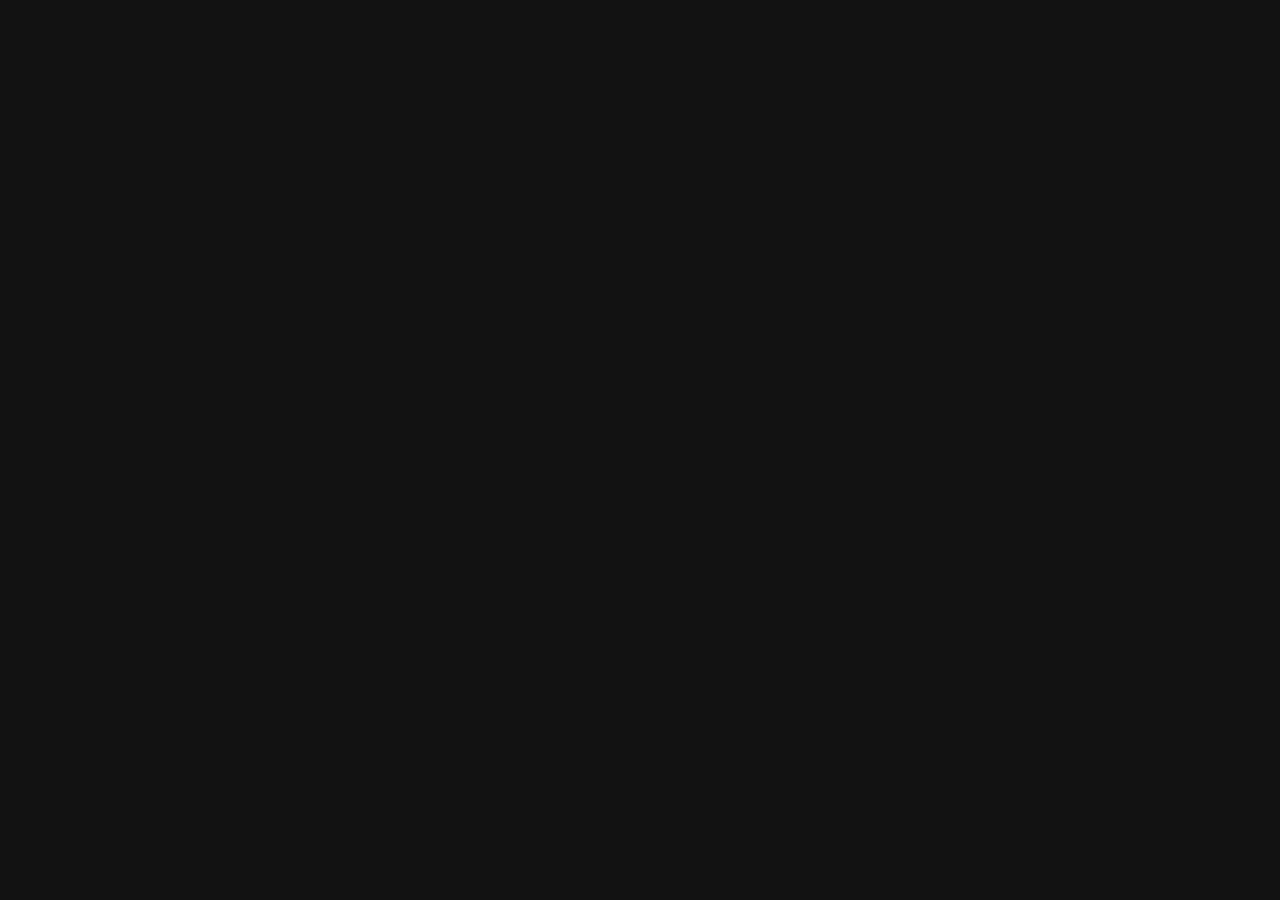
==== index.html @ 19b52271 "Publish Candlelight & Wine proposal website" ====
<!doctype html>
<html lang="en">
  <head>
    <meta charset="UTF-8" />
    <meta name="viewport" content="width=device-width, initial-scale=1, viewport-fit=cover" />
    <meta name="theme-color" content="#161010" />
    <meta name="color-scheme" content="dark" />
    <meta name="robots" content="noindex, nofollow" />
    <meta name="apple-mobile-web-app-capable" content="yes" />
    <meta name="apple-mobile-web-app-status-bar-style" content="black-translucent" />
    <meta
      name="description"
      content="A candlelit love story for Weyni, from April 18, 2023 to forever."
    />
    <meta property="og:type" content="website" />
    <meta property="og:title" content="Mihretab ♥ Weyni — Candlelight & Wine" />
    <meta
      property="og:description"
      content="Every love story is beautiful. Tonight, ours becomes forever."
    />
    <meta property="og:url" content="https://mihretab01.github.io/Wushimay/" />
    <meta
      property="og:image"
      content="https://mihretab01.github.io/Wushimay/og.jpg"
    />
    <meta name="twitter:card" content="summary_large_image" />
    <meta name="twitter:title" content="Mihretab ♥ Weyni — Candlelight & Wine" />
    <meta
      name="twitter:description"
      content="Every love story is beautiful. Tonight, ours becomes forever."
    />
    <meta
      name="twitter:image"
      content="https://mihretab01.github.io/Wushimay/og.jpg"
    />
    <title>Mihretab ♥ Weyni — Candlelight & Wine</title>
    <script type="module" crossorigin src="./assets/index-CdrzxD-j.js"></script>
    <link rel="stylesheet" crossorigin href="./assets/index-Owj97lXI.css">
  </head>
  <body>
    <div id="root"></div>
  </body>
</html>
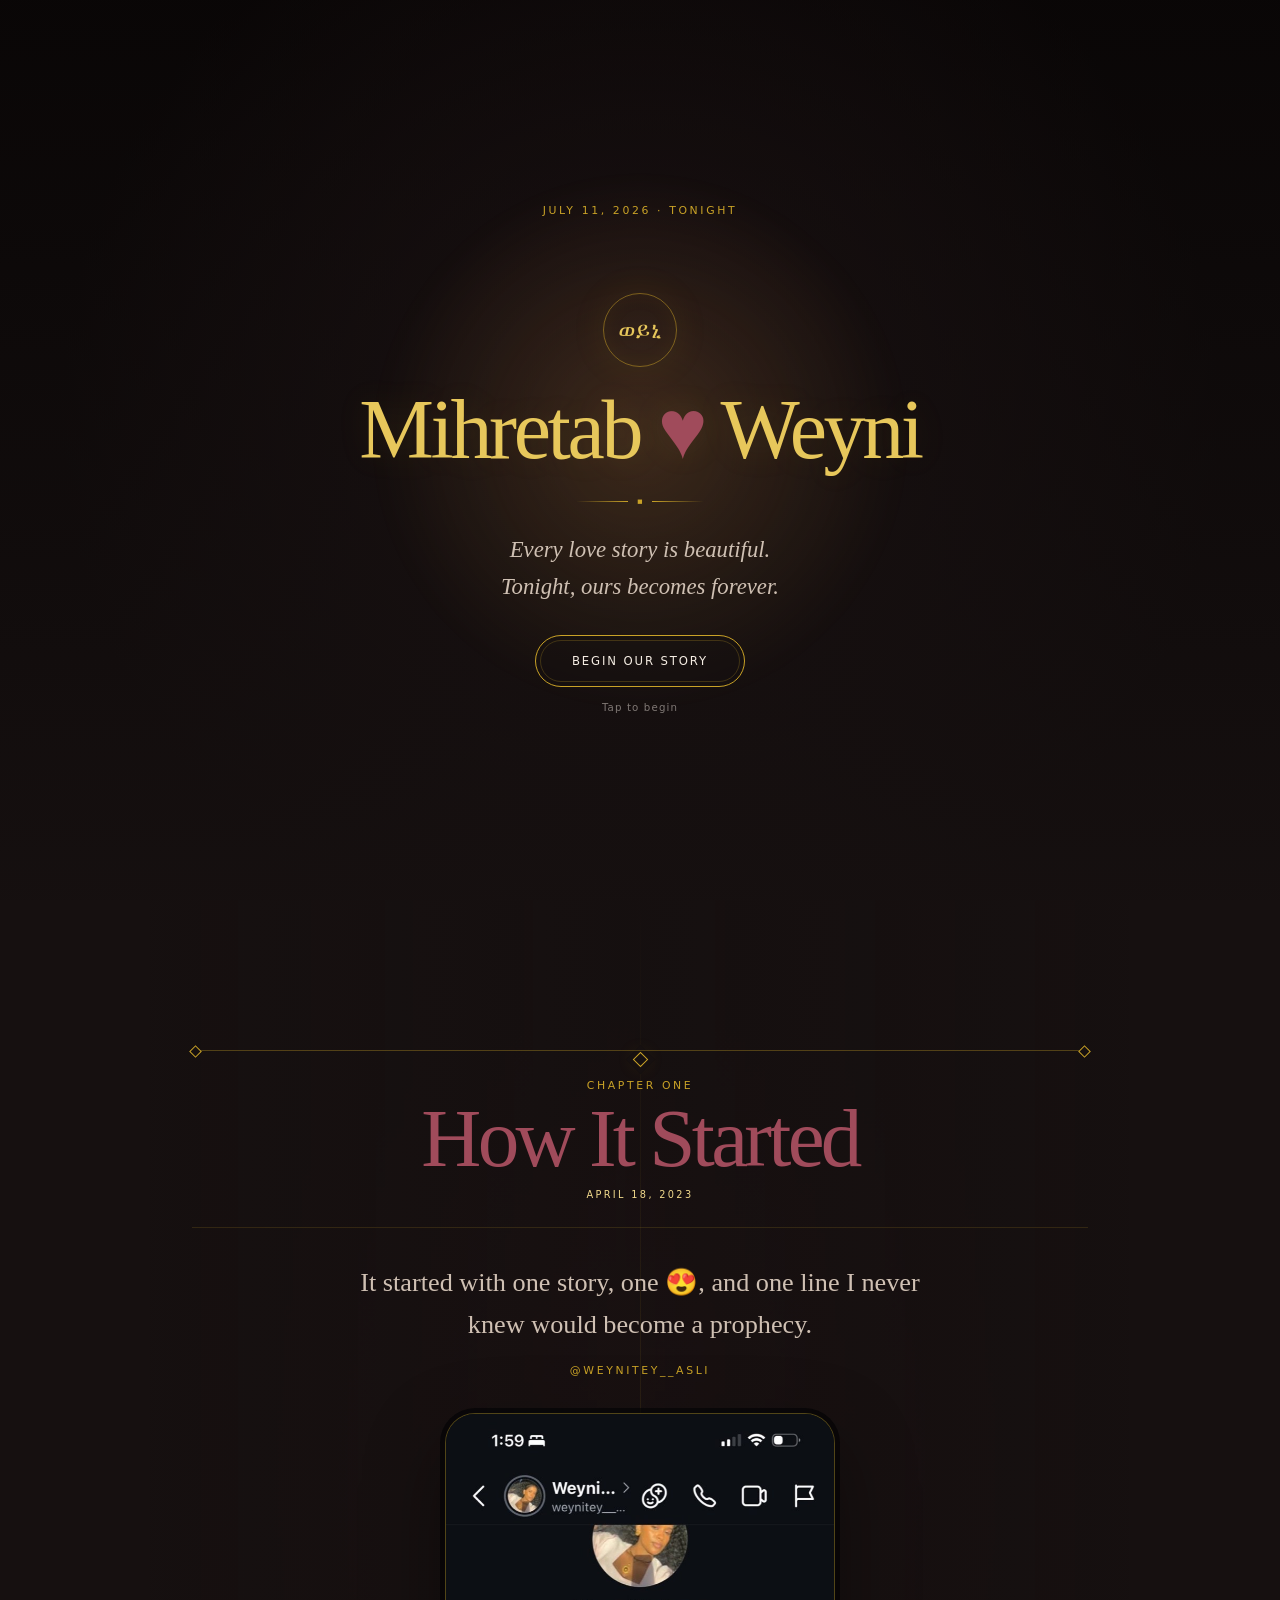
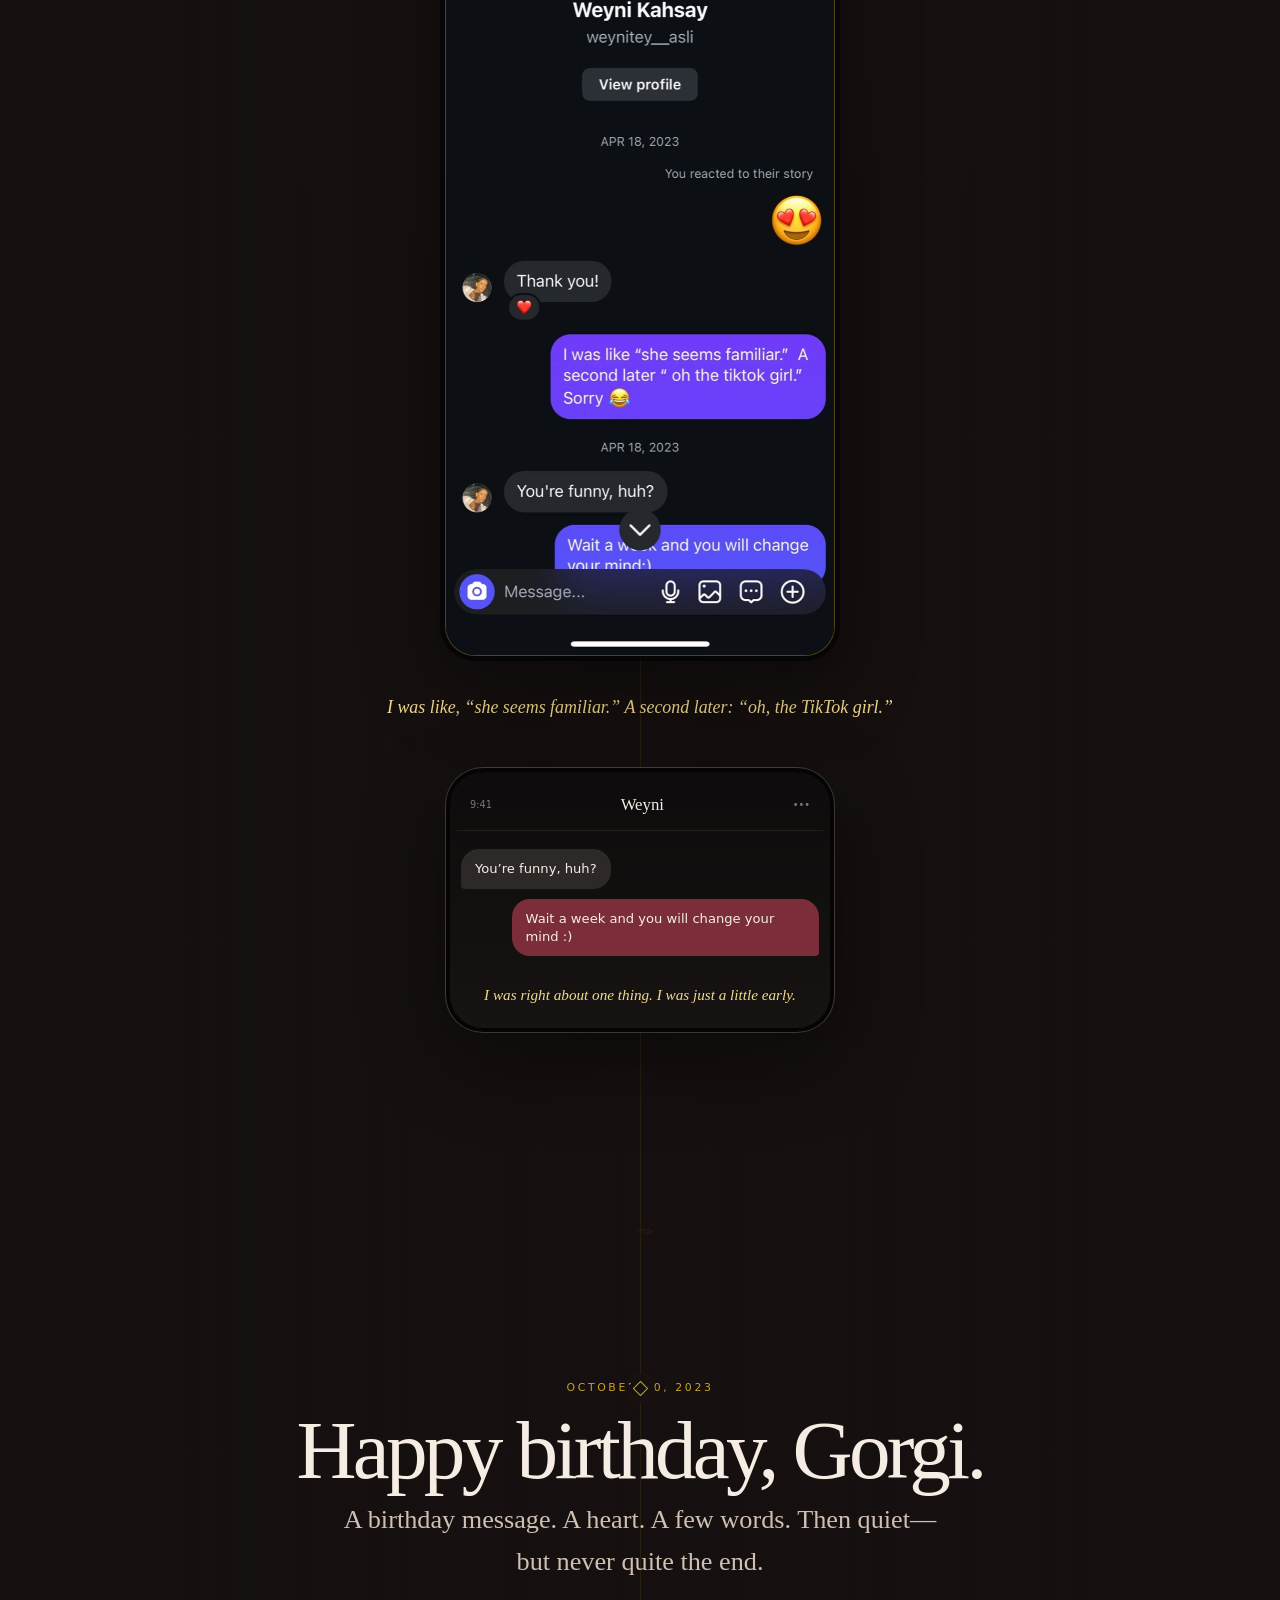
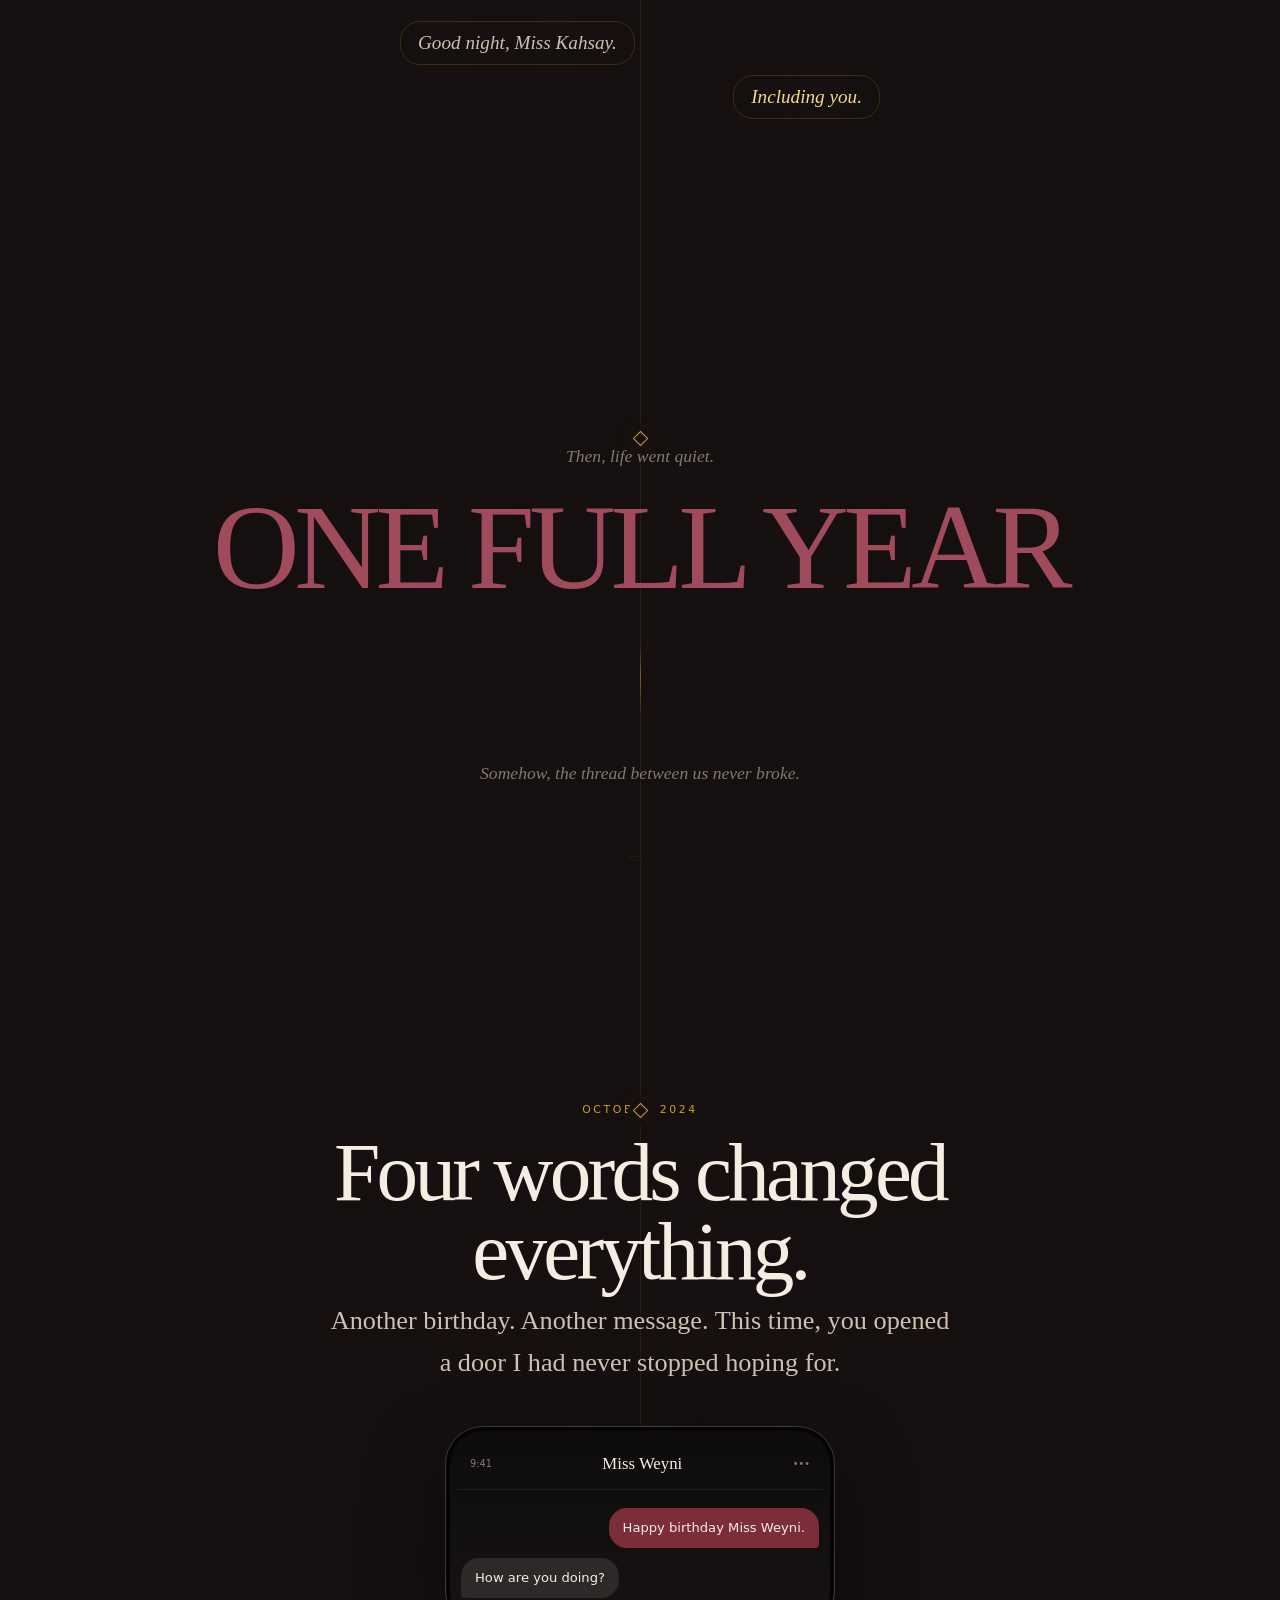
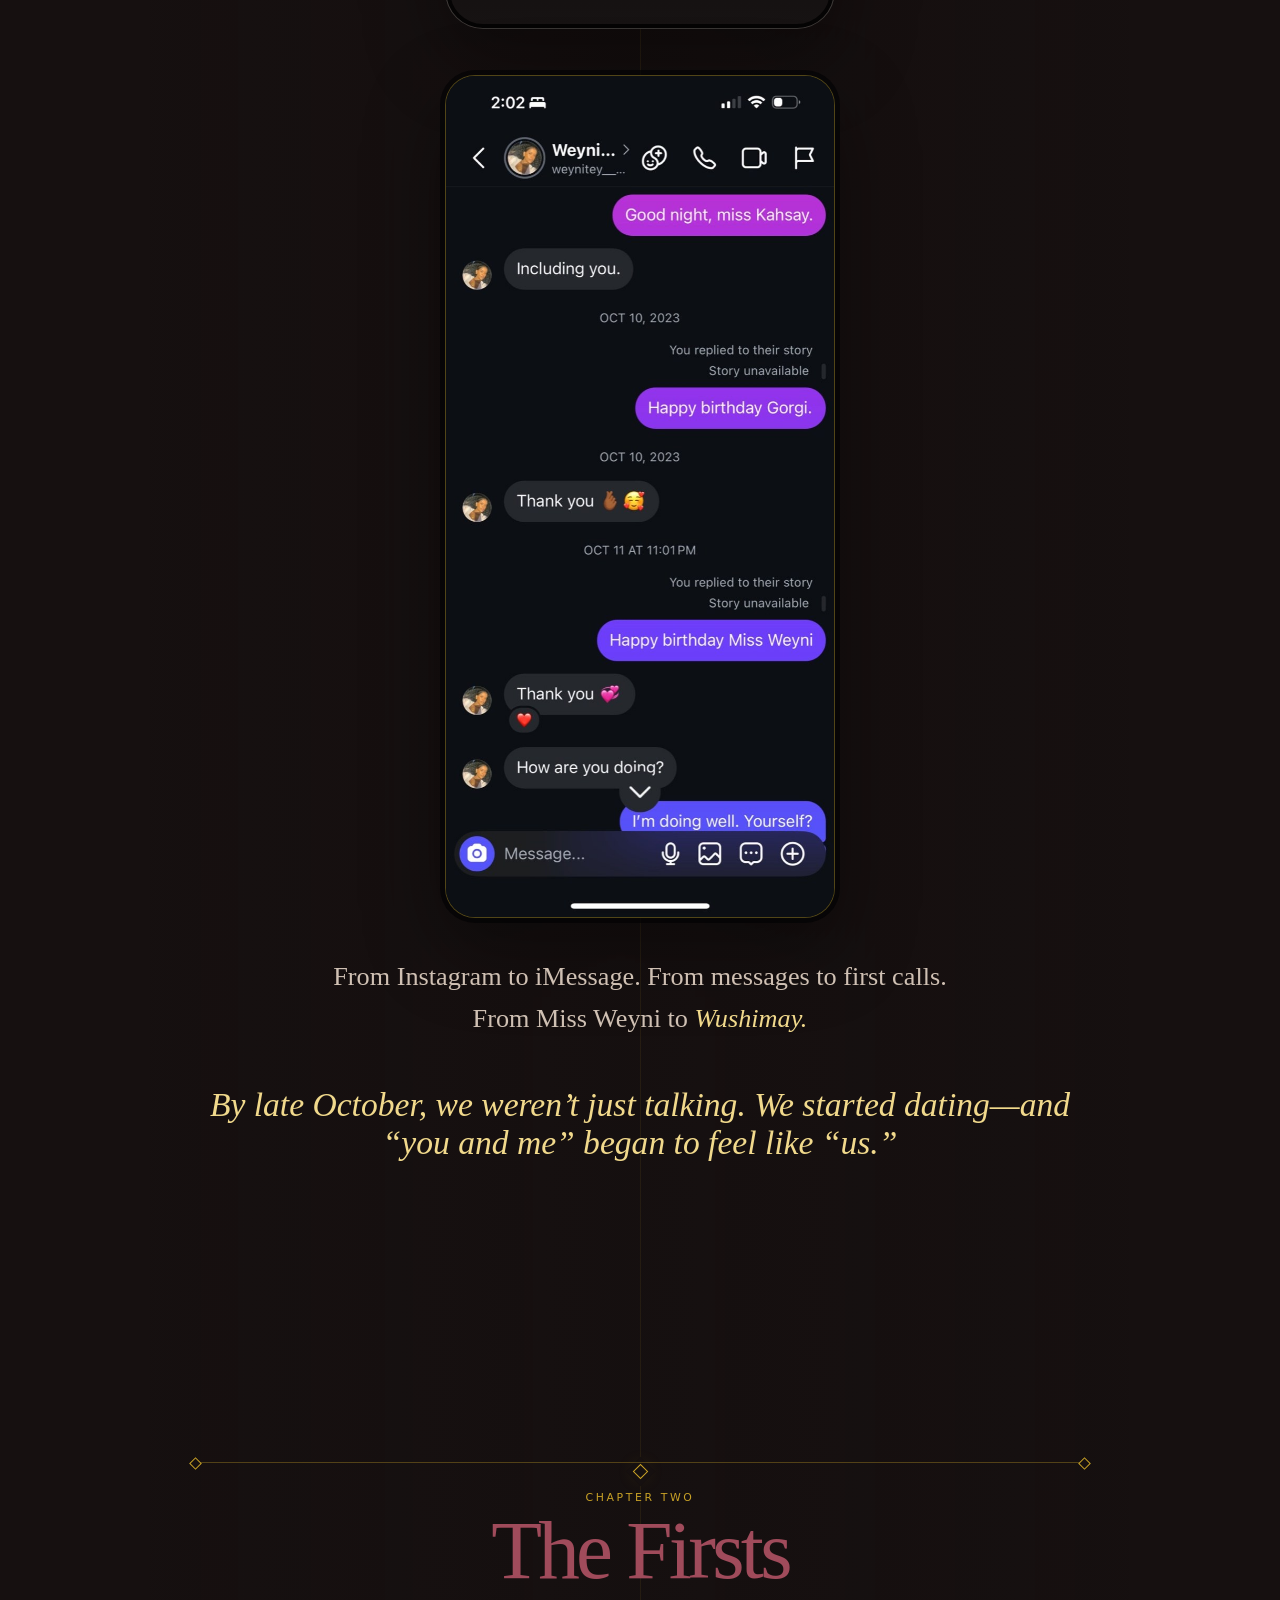
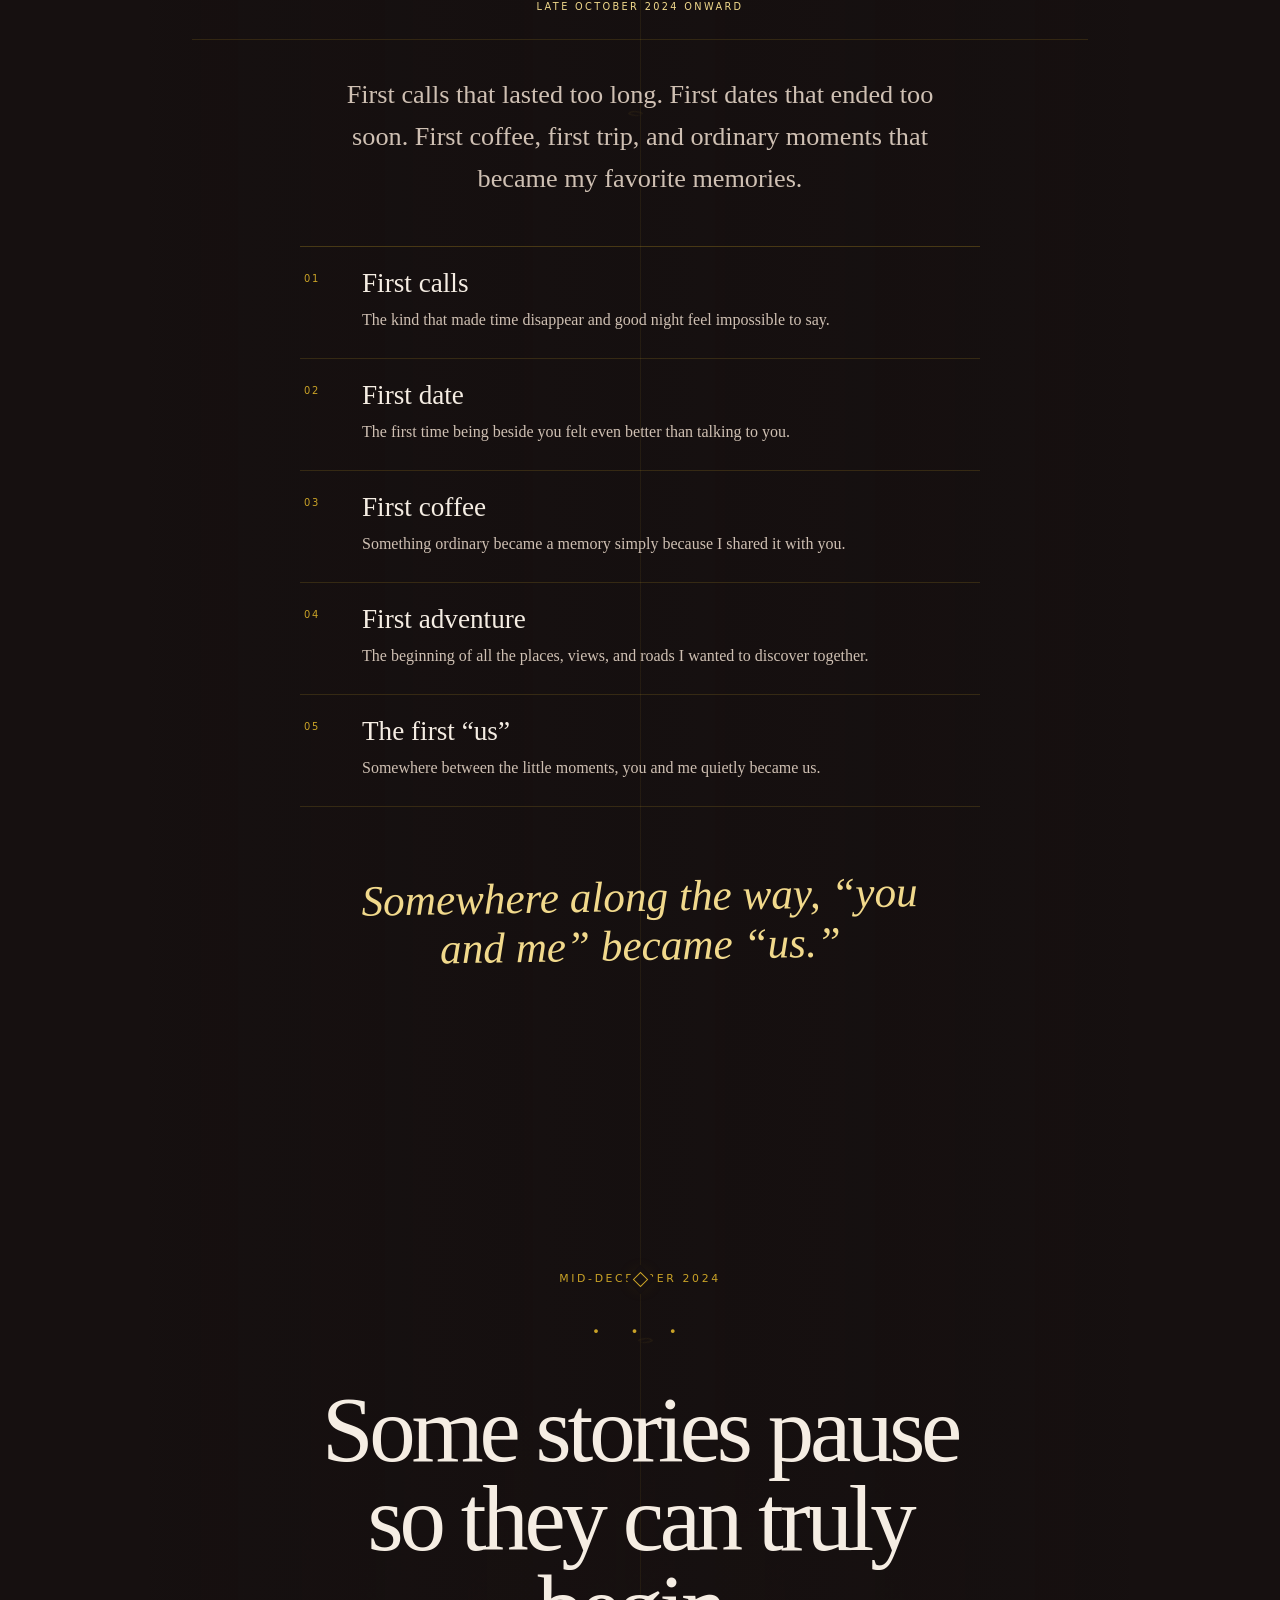
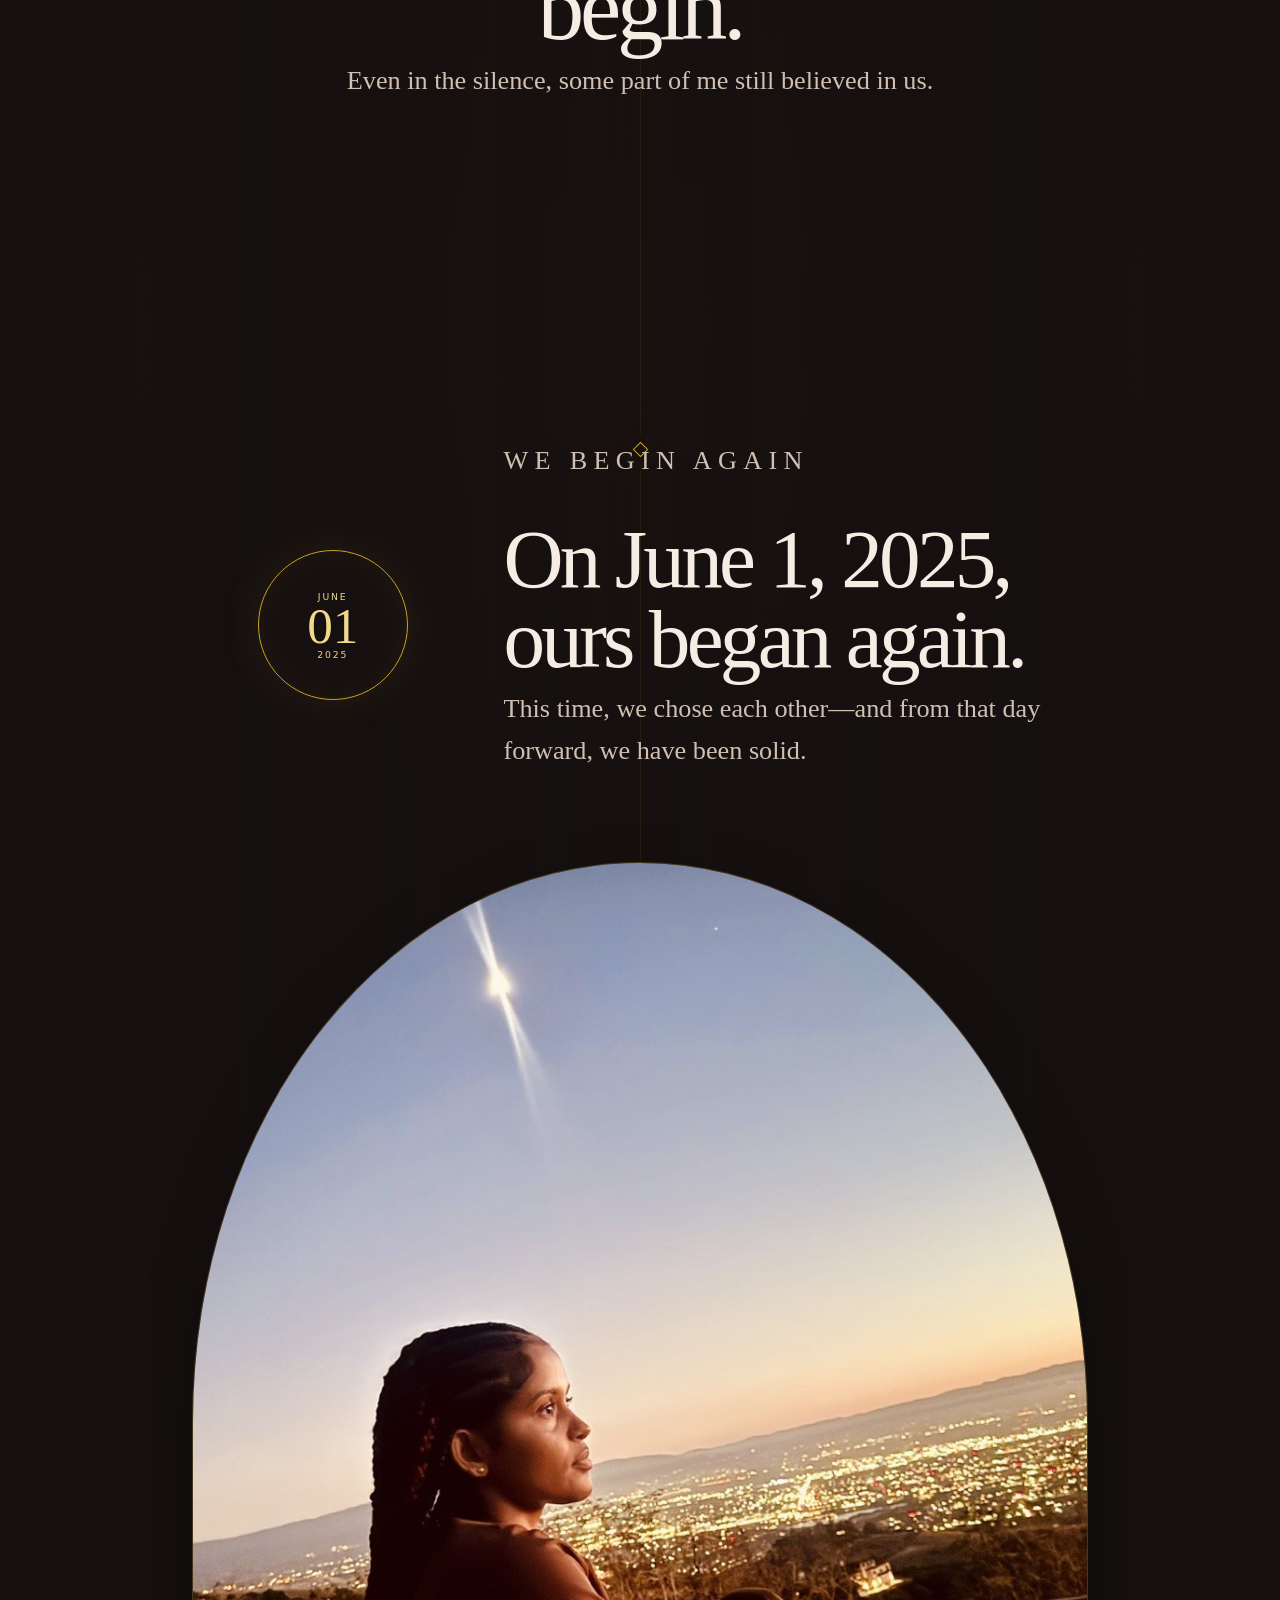
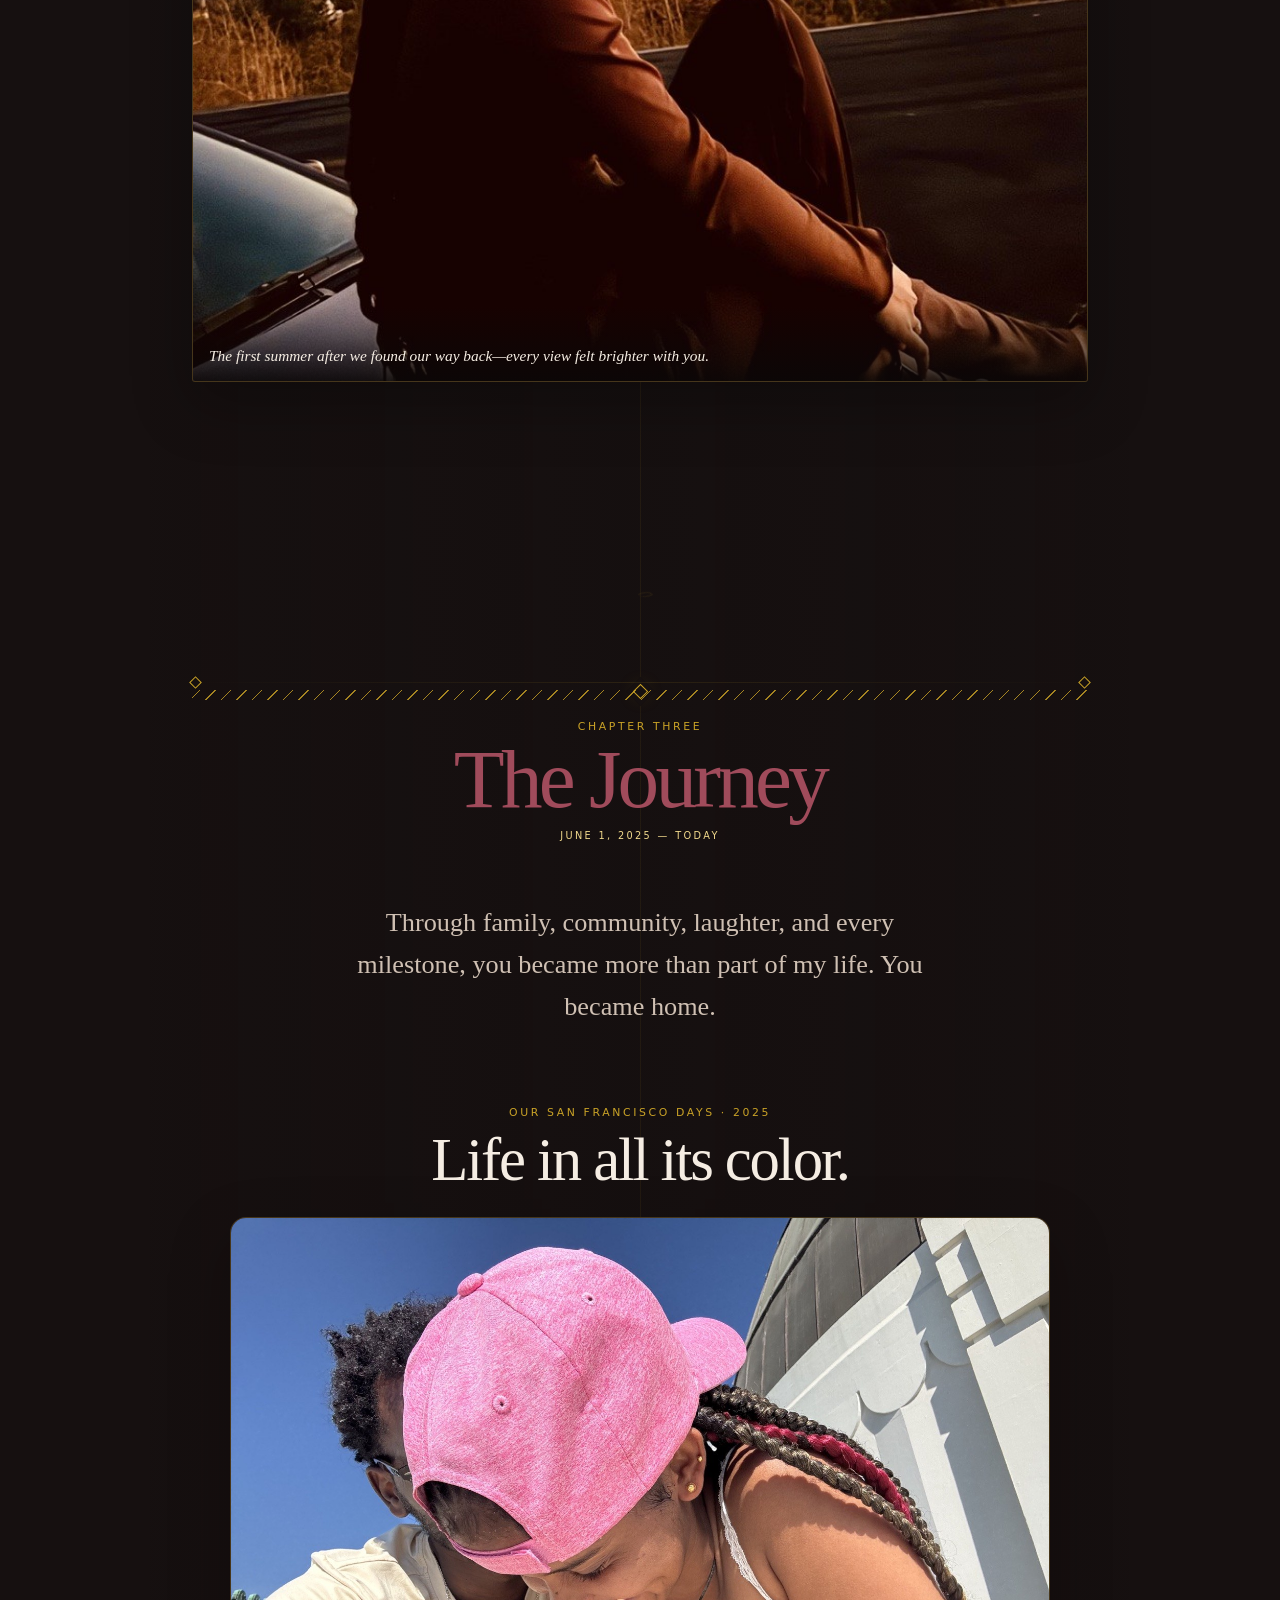
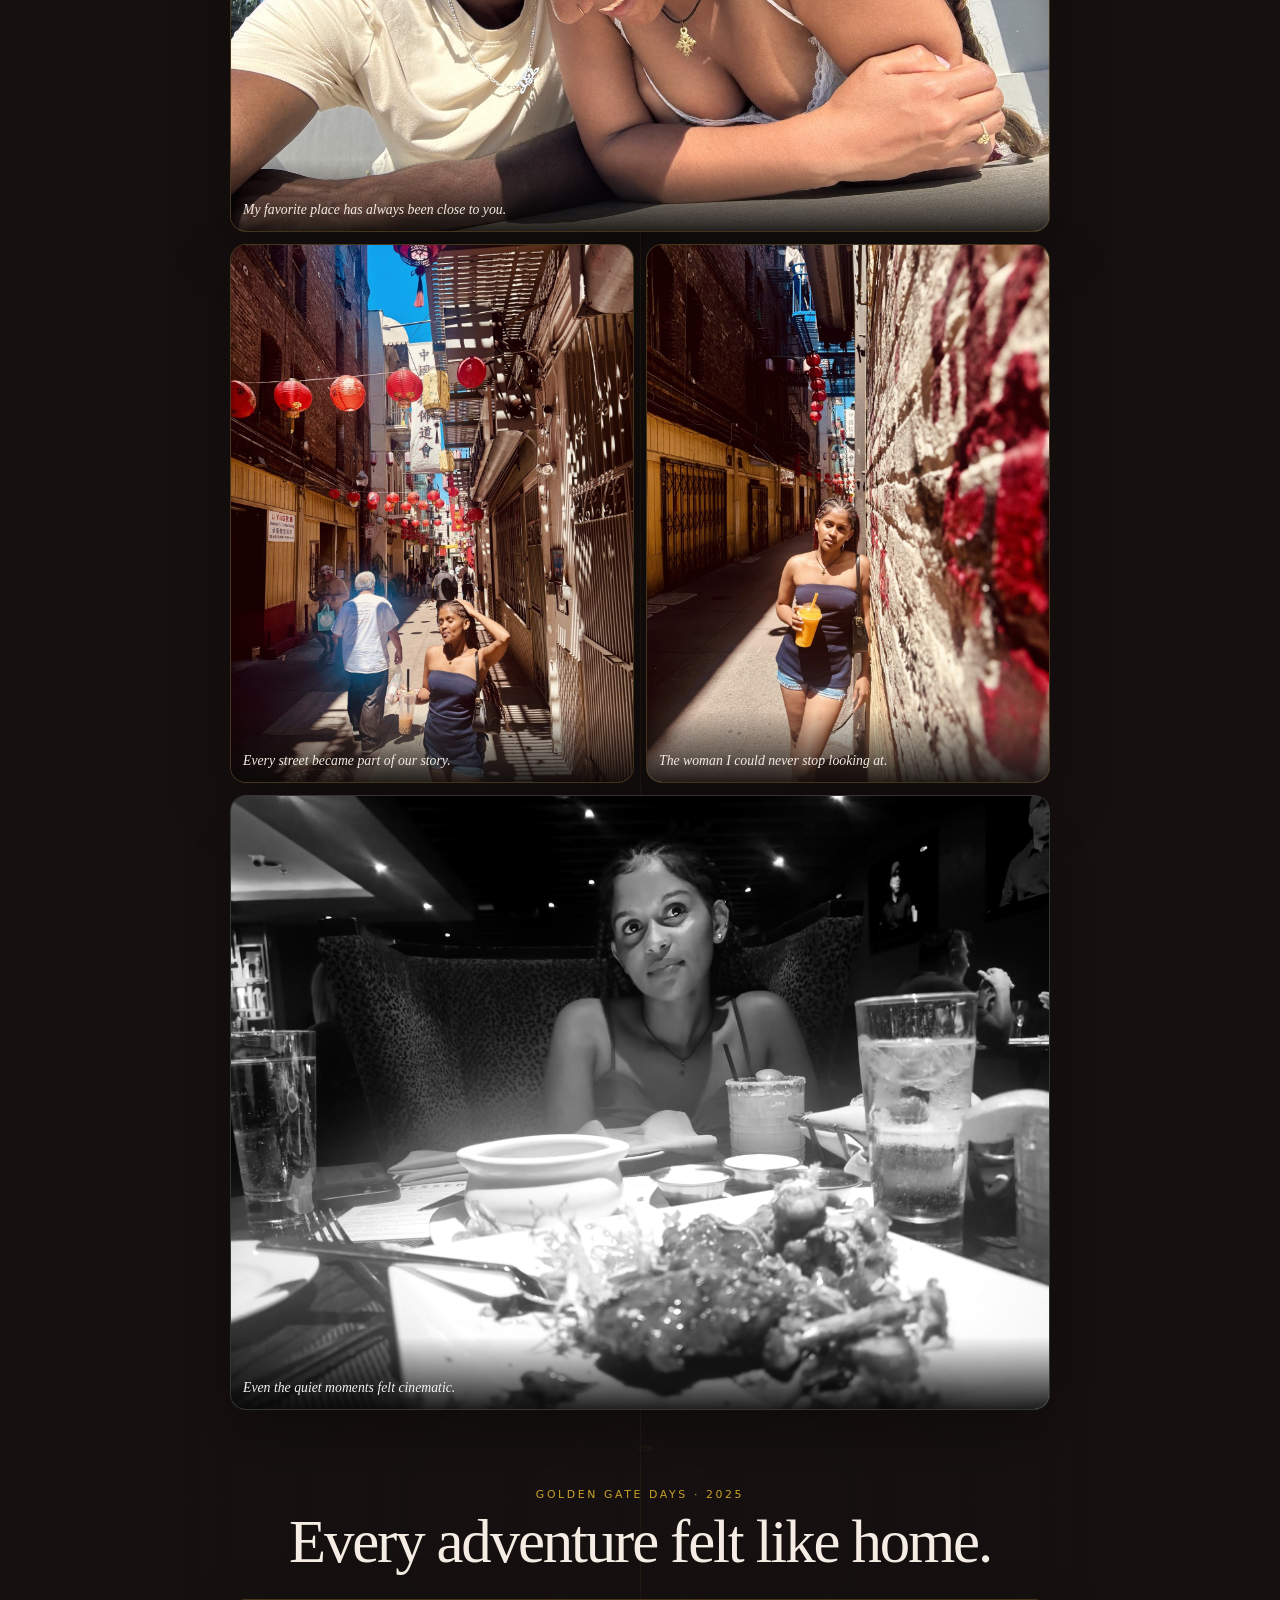
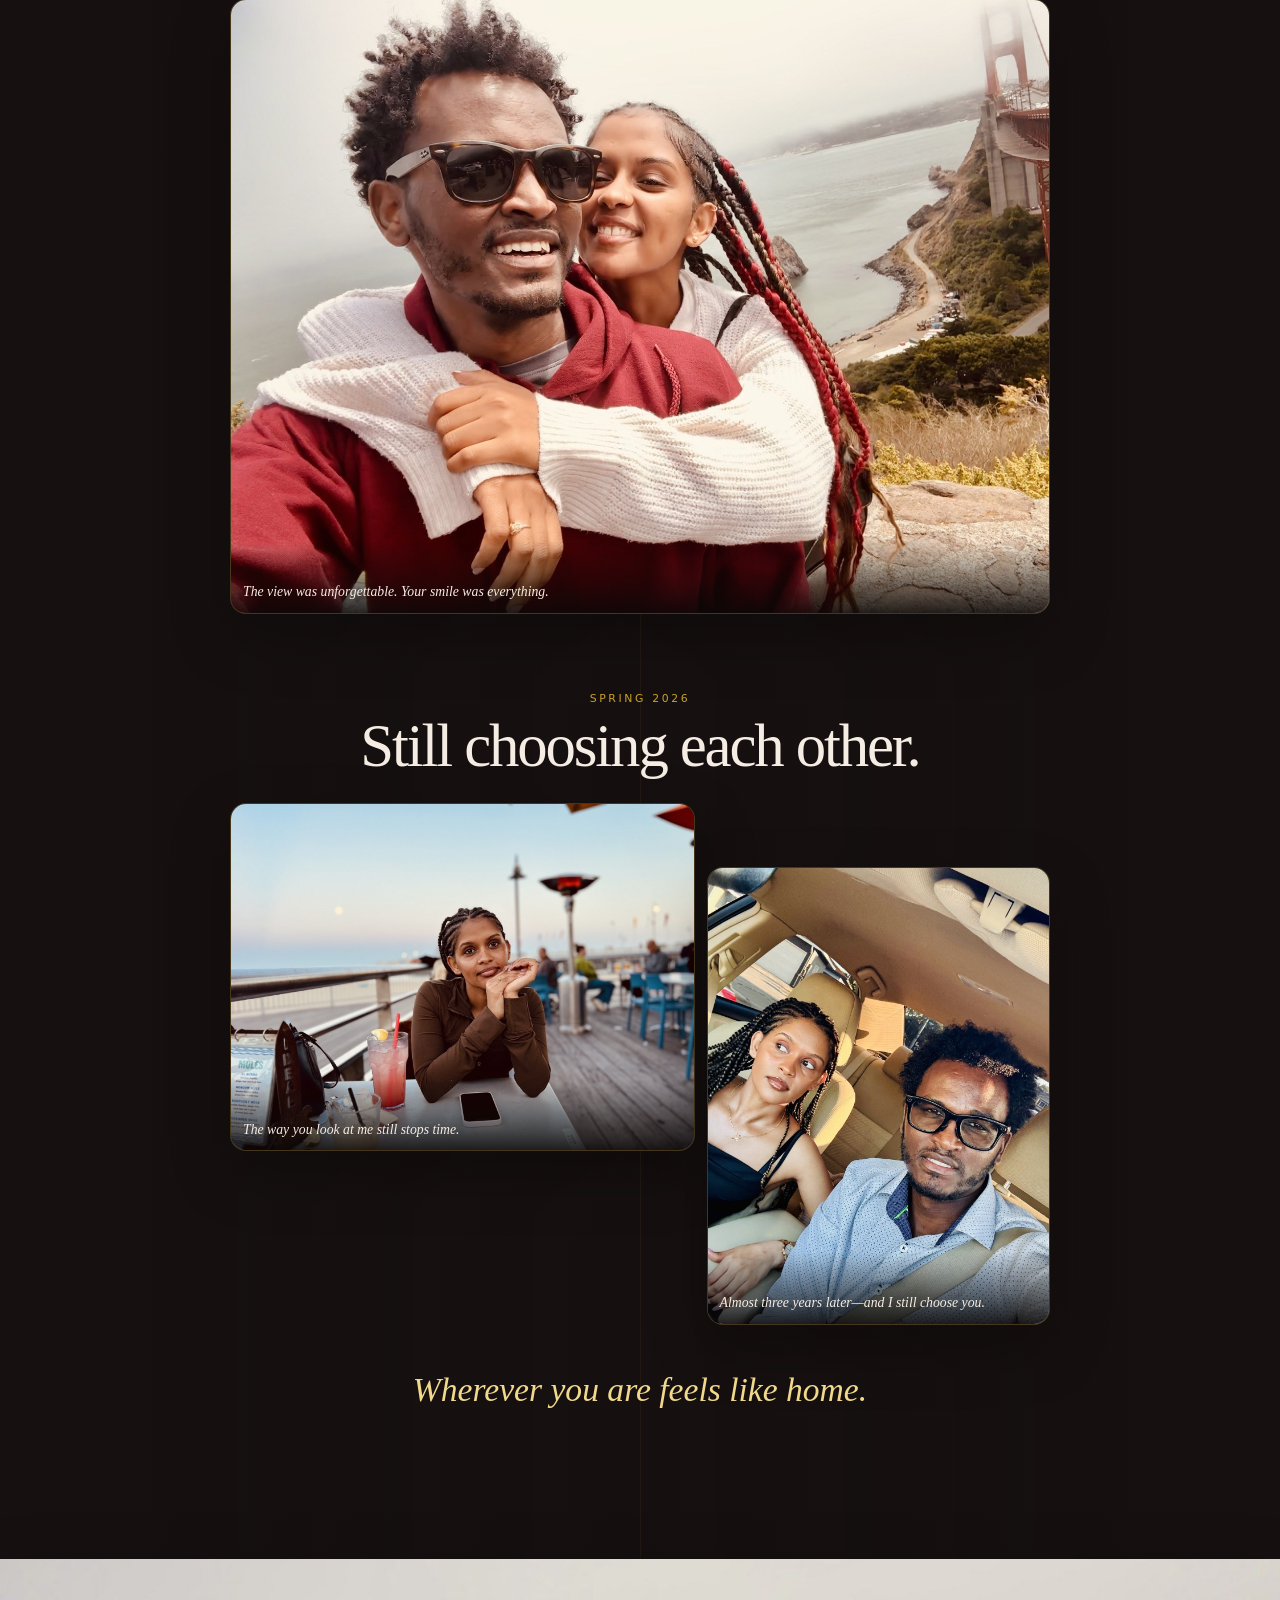
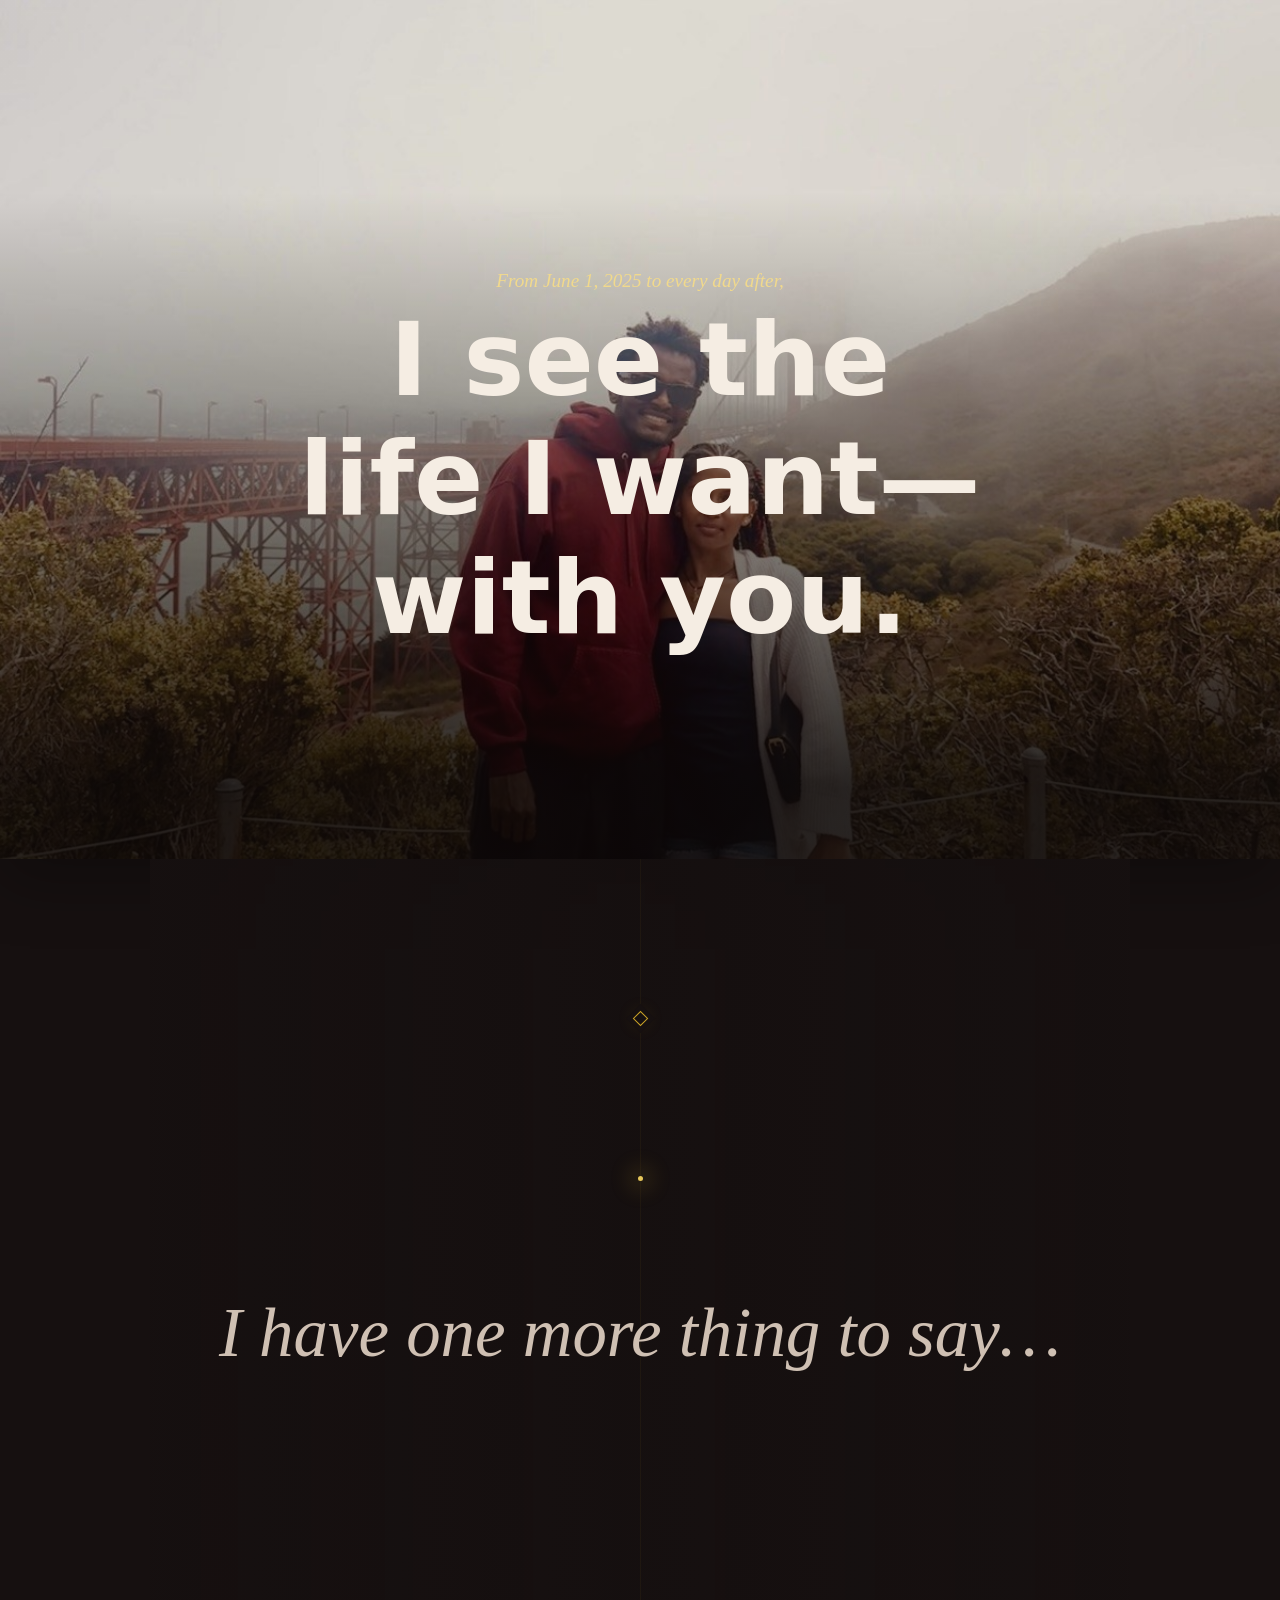
==== commit 78893c24: "Fix proposal page asset references" ====
--- a/index.html
+++ b/index.html
@@ -34,8 +34,8 @@
       content="https://mihretab01.github.io/Wushimay/og.jpg"
     />
     <title>Mihretab ♥ Weyni — Candlelight & Wine</title>
-    <script type="module" crossorigin src="./assets/index-CdrzxD-j.js"></script>
-    <link rel="stylesheet" crossorigin href="./assets/index-Owj97lXI.css">
+    <script type="module" crossorigin src="./assets/index-DMXhHcTO.js"></script>
+    <link rel="stylesheet" crossorigin href="./assets/index-CEvRREK6.css">
   </head>
   <body>
     <div id="root"></div>
--- a/assets/index-CEvRREK6.css
+++ b/assets/index-CEvRREK6.css
@@ -0,0 +1 @@
+:root{--espresso:#161010;--espresso-soft:#211617;--wine:#7b2d3a;--wine-light:#a04b5b;--gold:#c9a227;--gold-bright:#e7c75b;--gold-pale:#f1d98c;--ivory:#f5ede3;--ivory-muted:#cfc0b3;--ink:#090707;--serif:var(--font-cormorant,"Iowan Old Style"), "Palatino Linotype", Georgia, serif;--sans:var(--font-inter,Inter), ui-sans-serif, system-ui, -apple-system, BlinkMacSystemFont, sans-serif}*{box-sizing:border-box}html{background:var(--espresso);color:var(--ivory);scroll-behavior:smooth;scrollbar-color:var(--wine) var(--espresso)}body{background:radial-gradient(circle at 50% 8%, #7b2d3a29, transparent 29rem), radial-gradient(circle at 50% 45%, #c9a2270b, transparent 34rem), var(--espresso);min-width:320px;color:var(--ivory);font-family:var(--sans);text-rendering:optimizelegibility;-webkit-font-smoothing:antialiased;margin:0;font-weight:300;overflow-x:hidden}body.story-locked{overflow:hidden}button,video{font:inherit}button{-webkit-tap-highlight-color:transparent}button:focus-visible,[tabindex="-1"]:focus-visible,video:focus-visible{outline:2px solid var(--gold-bright);outline-offset:5px}.story{isolation:isolate;min-height:100vh;position:relative;overflow:hidden}.story:before{z-index:-3;content:"";opacity:.28;pointer-events:none;background-color:#0000;background-image:linear-gradient(#ffffff03 1px,#0000 1px),linear-gradient(90deg,#ffffff02 1px,#0000 1px);background-position:0 0,0 0;background-repeat:repeat,repeat;background-size:5px 5px;background-attachment:scroll,scroll;background-origin:padding-box,padding-box;background-clip:border-box,border-box;position:fixed;inset:0}.embers{z-index:-1;pointer-events:none;position:fixed;inset:0;overflow:hidden}.embers span{left:var(--x);top:var(--y);width:var(--size);height:var(--size);background:var(--gold-bright);opacity:0;animation:ember-float var(--duration) var(--delay) linear infinite;border-radius:999px;position:absolute;box-shadow:0 0 12px 3px #c9a22752}@keyframes ember-float{0%{opacity:0;transform:translateY(20px)scale(.5)}18%{opacity:.42}70%{opacity:.12}to{opacity:0;transform:translate(18px,-120px)scale(1.2)}}.cover{z-index:100;touch-action:pan-y;overscroll-behavior:contain;background:linear-gradient(#05030373,#161010eb),radial-gradient(circle at 50% 46%,#43242a 0,#1e1415 30%,#0d0909 72%);place-items:center;min-height:100dvh;transition:opacity .9s,visibility .9s;display:grid;position:fixed;inset:0;overflow:hidden auto}.cover:before,.cover:after{content:"";border:1px solid #c9a22724;border-radius:50%;width:56vw;max-width:470px;height:56vw;max-height:470px;position:absolute}.cover:before{top:-36vw;right:-24vw}.cover:after{bottom:-40vw;left:-28vw}.cover--leaving{visibility:hidden;opacity:0}.cover-glow{filter:blur(8px);background:radial-gradient(circle,#e8ae4326,#0000 68%);border-radius:50%;width:min(84vw,560px);height:min(84vw,560px);animation:5s ease-in-out infinite candle-breathe;position:absolute;top:49%;left:50%;transform:translate(-50%,-50%)}@keyframes candle-breathe{50%{opacity:.64;transform:translate(-50%,-50%)scale(1.08)}}.cover-content{z-index:1;width:min(88vw,620px);padding:max(32px, calc(env(safe-area-inset-top,0px) + 14px)) 8px max(28px, calc(env(safe-area-inset-bottom,0px) + 14px));text-align:center;animation:1.6s cubic-bezier(.22,1,.36,1) both cover-arrive;position:relative}@keyframes cover-arrive{0%{opacity:0;transform:translateY(18px)}}.cover-date,.eyebrow,.chapter-date,.handle,.proposal-date{color:var(--gold);font-family:var(--sans);letter-spacing:.24em;text-transform:uppercase;font-size:.68rem;font-weight:500;line-height:1.6}.cover-monogram{width:74px;height:74px;color:var(--ivory-muted);font-family:var(--serif);letter-spacing:.08em;border:1px solid #c9a22785;border-radius:50%;justify-content:center;align-items:center;margin:7vh auto 22px;font-size:1rem;display:inline-flex;box-shadow:0 0 38px #c9a22714,inset 0 0 20px #c9a2270d}.cover-monogram span,.cover h1 span{color:var(--wine-light)}.cover-monogram>span{color:var(--gold-bright);letter-spacing:0;font-family:Kefa,Noto Serif Ethiopic,Abyssinica SIL,serif;font-size:1.45rem;font-weight:400}.cover h1{color:var(--gold-bright);font-family:var(--serif);letter-spacing:-.04em;text-shadow:0 0 34px #c9a2271f;margin:0;font-size:clamp(2.65rem,11vw,5.25rem);font-weight:500;line-height:.98}.vine-flourish{color:var(--gold);justify-content:center;align-items:center;gap:9px;margin:26px auto;display:flex}.vine-flourish i{background:linear-gradient(90deg, transparent, var(--gold));width:52px;height:1px;display:block}.vine-flourish i:last-child{background:linear-gradient(90deg, var(--gold), transparent)}.vine-flourish b{font-size:.5rem;font-weight:400;transform:rotate(45deg)}.cover-copy{color:var(--ivory-muted);font-family:var(--serif);margin:0 auto 30px;font-size:clamp(1.12rem,4.7vw,1.42rem);font-style:italic;line-height:1.6}.gold-button{border:1px solid var(--gold);min-width:210px;min-height:52px;color:var(--ivory);cursor:pointer;font-family:var(--sans);letter-spacing:.16em;text-transform:uppercase;background:#16101073;border-radius:999px;padding:15px 26px;font-size:.73rem;font-weight:500;transition:background .25s,box-shadow .25s,color .25s,transform .25s;position:relative;overflow:hidden}.gold-button:after{border-radius:inherit;content:"";pointer-events:none;border:1px solid #c9a2273d;position:absolute;inset:4px}.gold-button:hover{background:var(--gold);color:var(--ink);transform:translateY(-2px);box-shadow:0 0 28px #c9a22733}.gold-button:active{transform:translateY(0)}.tap-hint{color:#f5ede37a;font-family:var(--sans);letter-spacing:.11em;margin:14px 0 0;font-size:.64rem}.sound-toggle{top:calc(env(safe-area-inset-top,0px) + 10px);right:calc(env(safe-area-inset-right,0px) + 12px);z-index:30;min-height:44px;color:var(--ivory-muted);cursor:pointer;letter-spacing:.08em;-webkit-backdrop-filter:blur(12px);backdrop-filter:blur(12px);background:#0e0909b8;border:1px solid #c9a2274d;border-radius:999px;align-items:center;padding:9px 13px;font-size:.75rem;display:flex;position:fixed}.sound-bars{align-items:end;gap:2px;height:12px;margin-right:7px;display:inline-flex}.sound-bars i{background:var(--gold);width:2px;height:5px;display:block}.sound-bars i:nth-child(2){height:10px}.sound-bars i:nth-child(3){height:7px}.sound-bars.is-playing i{animation:.85s ease-in-out infinite alternate sound-pulse}.sound-bars.is-playing i:nth-child(2){animation-delay:-.28s}.sound-bars.is-playing i:nth-child(3){animation-delay:-.52s}@keyframes sound-pulse{to{height:2px}}.timeline-shell{width:min(100%,980px);margin:0 auto;position:relative}.story-vine{z-index:-1;background:linear-gradient(#0000,#c9a22780 3%,#c9a22738 96%,#0000);width:1px;position:absolute;top:100svh;bottom:4rem;left:24px}.story-vine i{border:1px solid #c9a22773;border-left:0;border-radius:0 100%;width:13px;height:7px;position:absolute;left:-1px;transform:rotate(-25deg)}.story-vine i:nth-child(odd){border-left:1px solid #c9a22773;border-right:0;border-radius:100% 0;left:-11px;transform:rotate(25deg)}.story-vine i:first-child{top:4%}.story-vine i:nth-child(2){top:11%}.story-vine i:nth-child(3){top:18%}.story-vine i:nth-child(4){top:25%}.story-vine i:nth-child(5){top:32%}.story-vine i:nth-child(6){top:39%}.story-vine i:nth-child(7){top:46%}.story-vine i:nth-child(8){top:53%}.story-vine i:nth-child(9){top:60%}.story-vine i:nth-child(10){top:67%}.story-vine i:nth-child(11){top:74%}.story-vine i:nth-child(12){top:81%}.story-vine i:nth-child(13){top:88%}.story-vine i:nth-child(14){top:95%}.opening-quote,.story-section{width:calc(100% - 46px);margin-left:46px;padding-right:20px;position:relative}.opening-quote{text-align:center;flex-direction:column;justify-content:center;align-items:center;min-height:100svh;padding-top:90px;padding-bottom:90px;display:flex}.opening-quote:before{z-index:-1;content:"";filter:blur(18px);background:radial-gradient(circle,#7b2d3a30,#0000 67%);border-radius:50%;position:absolute;inset:18% 0}.opening-quote blockquote,.callback-section blockquote{max-width:740px;color:var(--ivory);font-family:var(--serif);letter-spacing:-.025em;margin:20px auto 16px;font-size:clamp(2.2rem,8vw,4.5rem);font-style:italic;font-weight:500;line-height:1.08}.opening-quote>p:not(.eyebrow){max-width:510px;color:var(--ivory-muted);font-family:var(--serif);font-size:1.15rem;font-style:italic;line-height:1.6}.scroll-cue{bottom:max(28px, env(safe-area-inset-bottom));color:#f5ede361;letter-spacing:.18em;text-transform:uppercase;font-size:.58rem;position:absolute}.scroll-cue:after{background:linear-gradient(var(--gold), transparent);content:"";width:1px;height:32px;margin:12px auto 0;display:block}.story-section{padding-top:clamp(88px,14vw,150px);padding-bottom:clamp(88px,14vw,150px)}.timeline-marker{border:1px solid var(--gold);background:var(--espresso);width:11px;height:11px;box-shadow:0 0 0 5px var(--espresso), 0 0 18px #c9a22738;position:absolute;top:calc(clamp(88px,14vw,150px) + 4px);left:-27px;transform:rotate(45deg)}.reveal-ready [data-reveal]{opacity:0;transition:opacity 1s,transform 1s cubic-bezier(.22,1,.36,1);transform:translateY(30px)}.reveal-ready [data-reveal].is-visible,.reveal-ready [data-reveal]:focus-within{opacity:1;transform:translateY(0)}.chapter-heading{text-align:center;border-top:1px solid #c9a22757;border-bottom:1px solid #c9a22729;margin-bottom:34px;padding:26px 18px 24px;position:relative}.chapter-heading:before,.chapter-heading:after{border:1px solid var(--gold);background:var(--espresso);content:"";width:7px;height:7px;position:absolute;top:-4px;transform:rotate(45deg)}.chapter-heading:before{left:-1px}.chapter-heading:after{right:-1px}.chapter-heading--tilet{background:linear-gradient(90deg,#0000,#c9a2271f,#0000) 0 0/100% 1px no-repeat,repeating-linear-gradient(135deg,#0000 0 5px,#c9a227cc 5px 6px,#0000 6px 11px) 0 8px/100% 10px no-repeat;border:0;padding-top:36px}.chapter-heading h2,.story-section>h2,.again-copy h2,.video-heading h2{color:var(--ivory);font-family:var(--serif);letter-spacing:-.045em;margin:5px 0 8px;font-size:clamp(2.8rem,11vw,5.2rem);font-weight:500;line-height:.96}.chapter-heading h2{color:var(--wine-light)}.chapter-heading .eyebrow,.chapter-heading .chapter-date{margin:0}.chapter-date{color:var(--gold-pale);font-size:.61rem}.chapter-intro,.centered-copy,.again-copy p,.pause-chapter>p:last-child{max-width:620px;color:var(--ivory-muted);font-family:var(--serif);text-align:center;margin:0 auto 38px;font-size:clamp(1.24rem,4.7vw,1.64rem);line-height:1.6}.handle{text-align:center;margin:-22px auto 28px}.memory-image{background:#211718;border:1px solid #c9a22738;margin:0;position:relative;overflow:hidden;box-shadow:0 22px 60px #00000047}.memory-image img{object-fit:cover;width:100%;height:auto;display:block}.screenshot-stage{width:min(100%,390px);margin:34px auto 38px}.story-screenshot{background:#080b0f;border-color:#c9a22761;border-radius:30px;width:100%;box-shadow:0 30px 80px #0000006b,0 0 0 5px #050506b3}.story-screenshot img{object-fit:contain;height:auto}.memory-caption{max-width:520px;color:var(--gold-pale);font-family:var(--serif);text-align:center;margin:0 auto 34px;font-size:1.12rem;font-style:italic;line-height:1.5}.memory-image figcaption{color:var(--ivory);font-family:var(--serif);background:linear-gradient(#0000,#0a0707e0);padding:40px 16px 14px;font-size:.96rem;font-style:italic;line-height:1.35;position:absolute;bottom:0;left:0;right:0}.media-placeholder{text-align:center;background:linear-gradient(145deg,#7b2d3a2b,#0000 50%),radial-gradient(circle,#c9a2270f,#0000 65%),#1d1415;border:1px dashed #c9a22757;flex-direction:column;justify-content:center;align-items:center;min-height:300px;padding:22px;display:flex}.placeholder-ornament{color:var(--wine-light);font-family:var(--serif);margin-bottom:18px;font-size:1.3rem}.placeholder-label{color:var(--ivory);font-family:var(--serif);font-size:1.2rem;font-style:italic;line-height:1.25}.placeholder-file{color:var(--gold);letter-spacing:.14em;text-transform:uppercase;margin-top:9px;font-size:.58rem;font-weight:500}.placeholder-caption{max-width:240px;color:var(--ivory-muted);font-family:var(--serif);margin-top:18px;font-size:.9rem;font-style:italic}.phone-chat{background:linear-gradient(#0d0b0b,#171313);border:1px solid #f5ede330;border-radius:38px;width:min(100%,390px);margin:46px auto;padding:11px 11px 20px;box-shadow:0 28px 80px #00000061,inset 0 0 0 4px #050404}.phone-top{color:#f5ede37a;border-bottom:1px solid #ffffff12;justify-content:space-between;align-items:center;min-height:52px;margin-bottom:18px;padding:0 13px;font-size:.61rem;display:flex}.phone-top b{color:var(--ivory);font-family:var(--serif);font-size:1.05rem;font-weight:500}.bubble{border-radius:18px;width:fit-content;max-width:84%;margin:10px 4px;padding:11px 14px;font-size:.82rem;line-height:1.35}.bubble--her{color:var(--ivory);background:#2d2929;border-bottom-left-radius:4px}.bubble--him{background:var(--wine);color:var(--ivory);border-bottom-right-radius:4px;margin-left:auto}.chat-note{color:var(--gold-pale);font-family:var(--serif);text-align:center;margin:30px 12px 8px;font-size:.95rem;font-style:italic}.birthday-beat,.changes-beat{text-align:center}.birthday-beat>.eyebrow,.changes-beat>.eyebrow,.pause-chapter>.eyebrow,.video-heading .eyebrow{margin:0 0 14px}.mini-chat{width:min(100%,480px);color:var(--ivory-muted);font-family:var(--serif);margin:32px auto 0;font-size:1.2rem;font-style:italic}.mini-chat p{border:1px solid #c9a22733;border-radius:20px;width:fit-content;margin:10px 0;padding:10px 17px}.mini-chat__her{color:var(--gold-pale);margin-left:auto!important}.silence-beat{text-align:center;flex-direction:column;justify-content:center;align-items:center;min-height:72svh;display:flex}.silence-beat>p{color:#f5ede37a;font-family:var(--serif);font-size:1.1rem;font-style:italic}.silence-beat h2{color:var(--wine-light);text-transform:uppercase;font-size:clamp(3.5rem,15vw,7.5rem)}.silence-line{background:linear-gradient(#0000,#c9a22785,#0000);width:1px;height:76px;margin:28px auto}.phone-chat--return{margin-top:42px}.return-copy em{color:var(--gold-pale)}.gold-closing{color:var(--gold-pale);font-family:var(--serif);text-align:center;margin:46px auto 0;font-size:clamp(1.5rem,5vw,2.1rem);font-style:italic}.firsts-list{border-top:1px solid #c9a22747;width:min(100%,680px);margin:46px auto 0}.first-moment{text-align:left;border-bottom:1px solid #c9a2272e;grid-template-columns:46px minmax(0,1fr);grid-template-areas:"number title""number copy";column-gap:12px;min-height:112px;padding:22px 4px;display:grid}.first-moment>span{color:var(--gold);font-family:var(--sans);letter-spacing:.16em;grid-area:number;padding-top:4px;font-size:.62rem}.first-moment h3{color:var(--ivory);font-family:var(--serif);grid-area:title;margin:0;font-size:1.7rem;font-weight:500;line-height:1.05}.first-moment p{color:var(--ivory-muted);font-family:var(--serif);grid-area:copy;margin:7px 0 0;font-size:1rem;line-height:1.45}.handwritten{max-width:620px;color:var(--gold-pale);font-family:var(--serif);text-align:center;margin:65px auto 0;font-size:clamp(1.7rem,6vw,2.7rem);font-style:italic;transform:rotate(-1deg)}.pause-chapter{text-align:center;flex-direction:column;justify-content:center;align-items:center;min-height:80svh;display:flex}.pause-mark{color:var(--gold);font-family:var(--serif);letter-spacing:.35em;margin:12px 0 30px;font-size:2rem}.pause-chapter h2{max-width:720px;font-size:clamp(3rem,10vw,5.8rem)}.again-chapter{grid-template-columns:.65fr 1.35fr;align-items:center;gap:30px;display:grid}.date-medallion{border:1px solid var(--gold);width:150px;height:150px;color:var(--gold-pale);text-transform:uppercase;border-radius:50%;flex-direction:column;justify-content:center;align-items:center;margin:auto;display:flex;box-shadow:0 0 45px #c9a22717,inset 0 0 35px #c9a2270f}.date-medallion span{letter-spacing:.2em;font-size:.58rem}.date-medallion strong{font-family:var(--serif);font-size:3.2rem;font-weight:500;line-height:.92}.again-copy{text-align:left}.again-copy .eyebrow,.again-copy h2,.again-copy p{text-align:left;margin-left:0;margin-right:0}.reunion-photo{aspect-ratio:4/5;border-radius:50% 50% 3px 3px;grid-column:1/-1;margin-top:22px}.reunion-photo img,.era-photo img,.cinematic-photo img{height:100%}.reunion-photo img{object-position:58% center}.memory-era{width:min(100%,820px);margin:76px auto 0}.era-heading{text-align:center;margin-bottom:26px}.era-heading .eyebrow{margin:0 0 9px}.era-heading h3{color:var(--ivory);font-family:var(--serif);letter-spacing:-.035em;margin:0;font-size:clamp(2rem,8vw,3.8rem);font-weight:500;line-height:1}.sf-gallery,.latest-gallery{gap:12px;display:grid}.sf-gallery{grid-template-columns:repeat(2,minmax(0,1fr))}.era-photo{border-radius:16px}.era-photo--us,.era-photo--wide{aspect-ratio:4/3;grid-column:1/-1}.era-photo--portrait{aspect-ratio:3/4}.era-photo--panorama,.era-photo--date{aspect-ratio:4/3}.era-photo--latest{aspect-ratio:3/4}.era-photo--bw{filter:grayscale()contrast(1.04)}.era-photo figcaption{padding:42px 12px 11px;font-size:.86rem}.latest-gallery{grid-template-columns:1fr}.memory-era--latest{margin-bottom:12px}.cinematic-moment{width:100vw;min-height:100svh;margin-left:calc(50% - 50vw);padding:0;position:relative}.cinematic-photo{border:0;width:100%;height:100svh;min-height:100svh}.cinematic-photo img{object-position:center center;height:100%}.cinematic-overlay{text-align:center;background:linear-gradient(#0a070705 26%,#0a0707e0 92%);flex-direction:column;justify-content:end;align-items:center;padding:18vh 32px 13vh;display:flex;position:absolute;inset:0}.cinematic-overlay p{color:var(--gold-pale);font-family:var(--serif);margin:0;font-size:1.2rem;font-style:italic}.cinematic-overlay h2{max-width:720px;margin-top:8px;font-size:clamp(3rem,10vw,6.4rem)}.interlude{text-align:center;flex-direction:column;justify-content:center;align-items:center;min-height:100svh;display:flex}.single-ember{background:var(--gold-bright);border-radius:50%;width:5px;height:5px;margin-bottom:44px;animation:3s ease-in-out infinite candle-breathe;box-shadow:0 0 22px 8px #c9a2272e}.interlude p{color:var(--ivory-muted);font-family:var(--serif);font-size:clamp(2.1rem,8vw,4.3rem);font-style:italic}.callback-section{text-align:center;flex-direction:column;justify-content:center;align-items:center;min-height:100svh;display:flex}.callback-section blockquote{color:var(--gold-pale)}.callback-section>p:not(.eyebrow,.tap-hint){color:var(--ivory-muted);font-family:var(--serif);margin:5px auto;font-size:clamp(1.2rem,4.5vw,1.55rem)}.callback-section .callback-final{font-style:italic;color:var(--ivory)!important;margin-top:4px!important}.gold-button--video{margin-top:36px}.video-section{text-align:center;min-height:100svh}.video-heading{margin-bottom:30px}.video-frame{aspect-ratio:9/16;background:#080606;border:1px solid #c9a22773;border-radius:26px;width:min(100%,430px);margin:0 auto;position:relative;overflow:hidden;box-shadow:0 32px 90px #0000007a,0 0 70px #7b2d3a1f}.video-frame:before{z-index:2;content:"";pointer-events:none;border:1px solid #c9a22721;border-radius:20px;position:absolute;inset:7px}.video-frame video{object-fit:contain;background:#080606;width:100%;height:100%;display:block}.video-fallback{background:radial-gradient(circle,#7b2d3a38,#0000 65%);flex-direction:column;justify-content:center;align-items:center;height:100%;padding:32px;display:flex}.video-fallback>span{color:var(--wine-light);font-size:1.5rem}.video-fallback h3{font-family:var(--serif);margin:18px 0 8px;font-size:2rem;font-weight:500}.video-fallback p{color:var(--ivory-muted);font-size:.82rem;line-height:1.6}.text-button,.continue-fallback{min-height:44px;color:var(--gold-pale);cursor:pointer;letter-spacing:.08em;background:0 0;border:0;border-bottom:1px solid #c9a22780;font-size:.7rem}.continue-fallback{color:#f5ede375;margin:22px auto 0}.story-footer{color:#f5ede361;text-align:center;flex-direction:column;justify-content:center;align-items:center;min-height:230px;display:flex}.story-footer span{color:var(--gold);font-family:var(--serif);font-size:1.4rem}.story-footer p{letter-spacing:.2em;text-transform:uppercase;font-size:.58rem}.proposal-reveal{z-index:200;min-height:100dvh;padding:max(32px, calc(env(safe-area-inset-top,0px) + 14px)) 24px max(28px, calc(env(safe-area-inset-bottom,0px) + 14px));text-align:center;overscroll-behavior:contain;background:radial-gradient(circle at 50% 48%,#7b2d3a61,#0000 42%),radial-gradient(circle at 50% 52%,#c9a22714,#0000 62%),#0d0909;flex-direction:column;justify-content:center;align-items:center;animation:1.3s both proposal-arrive;display:flex;position:fixed;inset:0;overflow:hidden auto}.proposal-reveal:before,.proposal-reveal:after{aspect-ratio:1;content:"";border:1px solid #c9a22726;border-radius:50%;width:min(90vw,720px);animation:2.6s ease-out .5s both proposal-ring;position:absolute;top:50%;left:50%;transform:translate(-50%,-50%)}.proposal-reveal:after{width:min(68vw,520px);animation-delay:.8s}@keyframes proposal-arrive{0%{opacity:0}}@keyframes proposal-ring{0%{opacity:0;transform:translate(-50%,-50%)scale(.82)}to{opacity:1;transform:translate(-50%,-50%)scale(1)}}.proposal-rings{z-index:1;width:94px;height:58px;margin-bottom:28px;position:relative}.proposal-rings i{border:2px solid var(--gold);border-radius:50%;width:44px;height:44px;position:absolute;top:7px;left:24px;box-shadow:0 0 22px #c9a22729}.proposal-rings i:last-child{left:43px}.proposal-date,.proposal-reveal h2,.look-up,.proposal-actions{z-index:2;position:relative}.proposal-reveal h2{max-width:900px;color:var(--gold-bright);font-family:var(--serif);letter-spacing:-.055em;text-shadow:0 0 45px #c9a22724;margin:12px 0 24px;font-size:clamp(3.5rem,13vw,8.5rem);font-weight:500;line-height:.88}.proposal-reveal h2 span{color:var(--ivory);margin-bottom:.14em;font-size:.62em;font-style:italic;display:block}.proposal-reveal h2 .proposal-geez{color:var(--gold-bright);letter-spacing:.05em;margin-bottom:.26em;font-family:Kefa,Noto Serif Ethiopic,Abyssinica SIL,serif;font-size:.36em;font-style:normal}.look-up{color:var(--ivory);font-family:var(--serif);margin:0;font-size:clamp(1.55rem,6vw,2.6rem);font-style:italic;animation:2.2s ease-in-out 1.8s infinite look-up-pulse}@keyframes look-up-pulse{50%{color:var(--gold-pale);transform:translateY(-3px)}}.proposal-actions{opacity:0;visibility:hidden;gap:18px;margin-top:9vh;animation:1s 7s forwards actions-arrive;display:flex}@keyframes actions-arrive{0%{opacity:0;visibility:visible}to{opacity:.55;visibility:visible}}.proposal-actions button{min-height:44px;color:var(--ivory-muted);cursor:pointer;letter-spacing:.07em;background:0 0;border:0;border-bottom:1px solid #c9a2275c;font-size:.62rem}.test-dock{right:12px;bottom:calc(env(safe-area-inset-bottom,0px) + 12px);z-index:300;width:min(310px,100vw - 24px);color:var(--ivory-muted);-webkit-backdrop-filter:blur(14px);backdrop-filter:blur(14px);background:#080606f0;border:1px solid #c9a22761;border-radius:14px;gap:7px;padding:12px;font-size:.68rem;display:grid;position:fixed;box-shadow:0 18px 60px #00000080}.test-dock strong{color:var(--gold-pale)}.test-dock div{gap:7px;display:flex}.test-dock button{min-height:44px;color:var(--ivory);cursor:pointer;background:0 0;border:1px solid #c9a2273d;border-radius:7px;padding:6px 10px}.test-dock small{max-height:72px;line-height:1.45;overflow:auto}@media (width>=760px){.story-vine{left:50%}.opening-quote,.story-section{width:100%;margin-left:0;padding-left:42px;padding-right:42px}.timeline-marker{left:calc(50% - 5px)}.chapter,.birthday-beat,.silence-beat,.changes-beat,.pause-chapter,.again-chapter,.interlude,.callback-section,.video-section{background:linear-gradient(90deg,#161010fa,#161010c7 48%,#161010fa)}.chapter-heading,.chapter-intro,.screenshot-stage,.phone-chat,.mini-chat,.centered-copy,.firsts-list,.handwritten,.date-medallion,.again-copy,.reunion-photo,.memory-era,.gold-closing,.video-heading,.video-frame,.continue-fallback{z-index:2;position:relative}.latest-gallery{grid-template-columns:1.15fr .85fr;align-items:start}.era-photo--latest{margin-top:64px}}@media (width<=560px){.opening-quote,.story-section{width:100%;margin-left:0;padding-left:32px;padding-right:18px}.story-vine{left:12px}.timeline-marker{left:7px}.video-section{width:100%;margin-left:0;padding-left:12px;padding-right:12px}.video-section .timeline-marker{display:none}.video-frame{width:100%;max-width:406px}.cover-monogram{margin-top:5vh}.again-chapter{grid-template-columns:1fr}.again-copy,.again-copy .eyebrow,.again-copy h2,.again-copy p{text-align:center}.proposal-actions{flex-direction:column;gap:0}}@media (height<=680px){.cover{place-items:start center}.cover-content{padding-top:18px;padding-bottom:20px}.cover-monogram{width:60px;height:60px;margin-top:18px;margin-bottom:14px}.vine-flourish{margin-top:17px;margin-bottom:17px}.cover-copy{margin-bottom:18px}.proposal-reveal{justify-content:flex-start}.proposal-rings{margin-top:10px;margin-bottom:12px}.proposal-actions{margin-top:28px}}@media (prefers-reduced-motion:reduce){html{scroll-behavior:auto}*,:before,:after{scroll-behavior:auto!important;transition-duration:.01ms!important;animation-duration:.01ms!important;animation-iteration-count:1!important}.embers,.single-ember{display:none}.reveal-ready [data-reveal]{opacity:1;transform:none}.proposal-actions{opacity:.55;visibility:visible}}
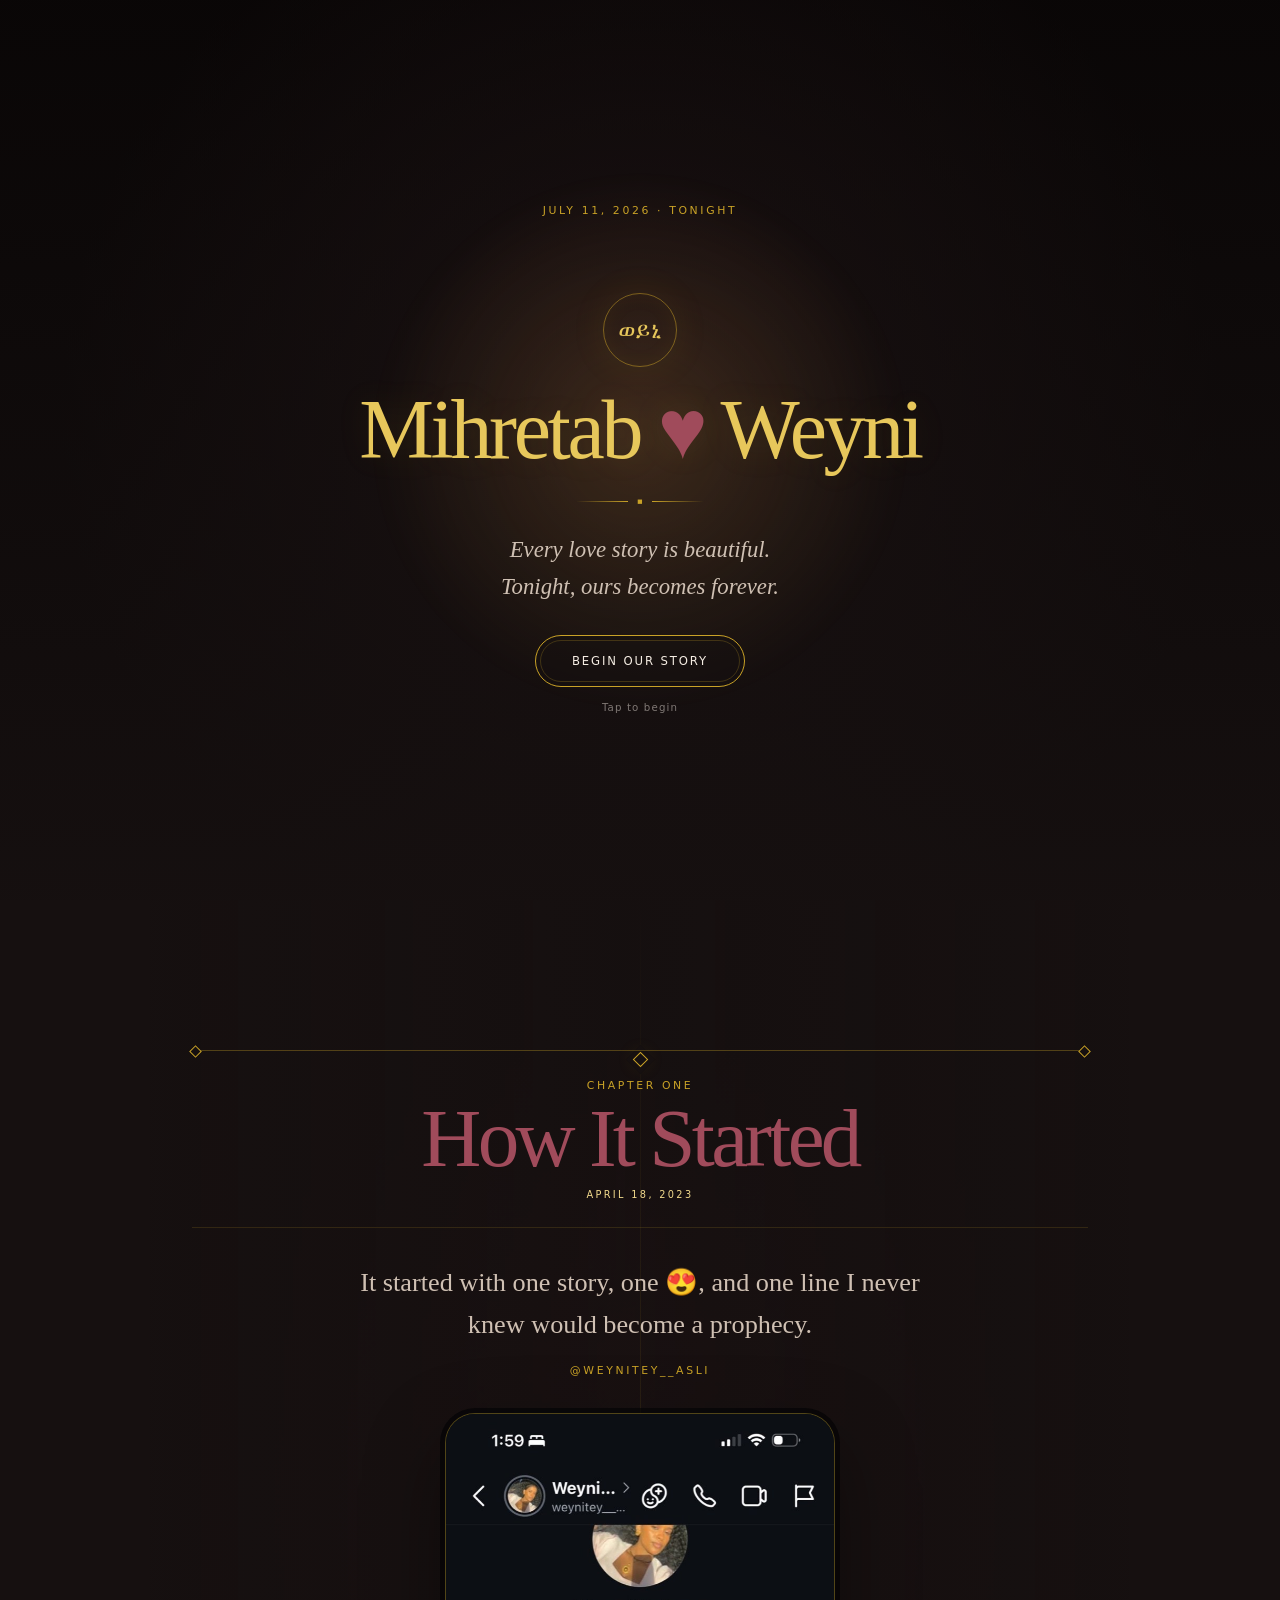
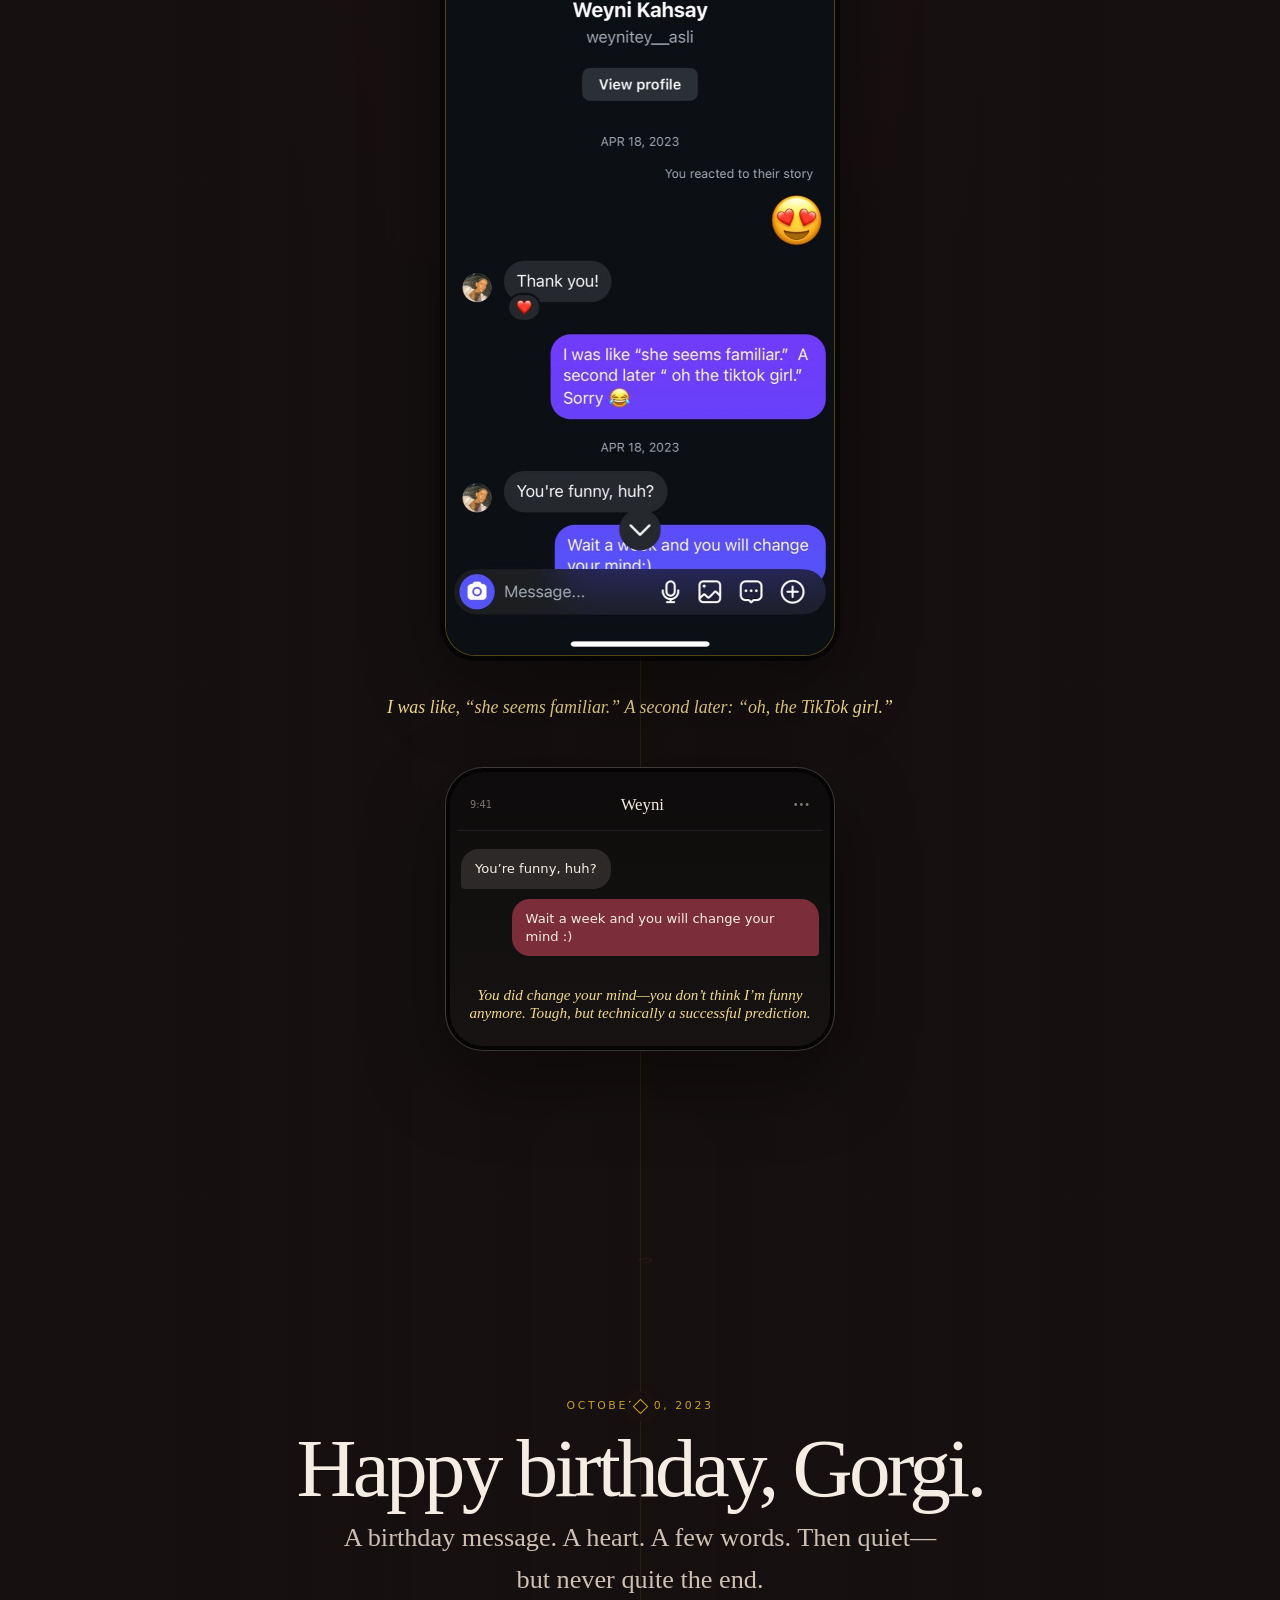
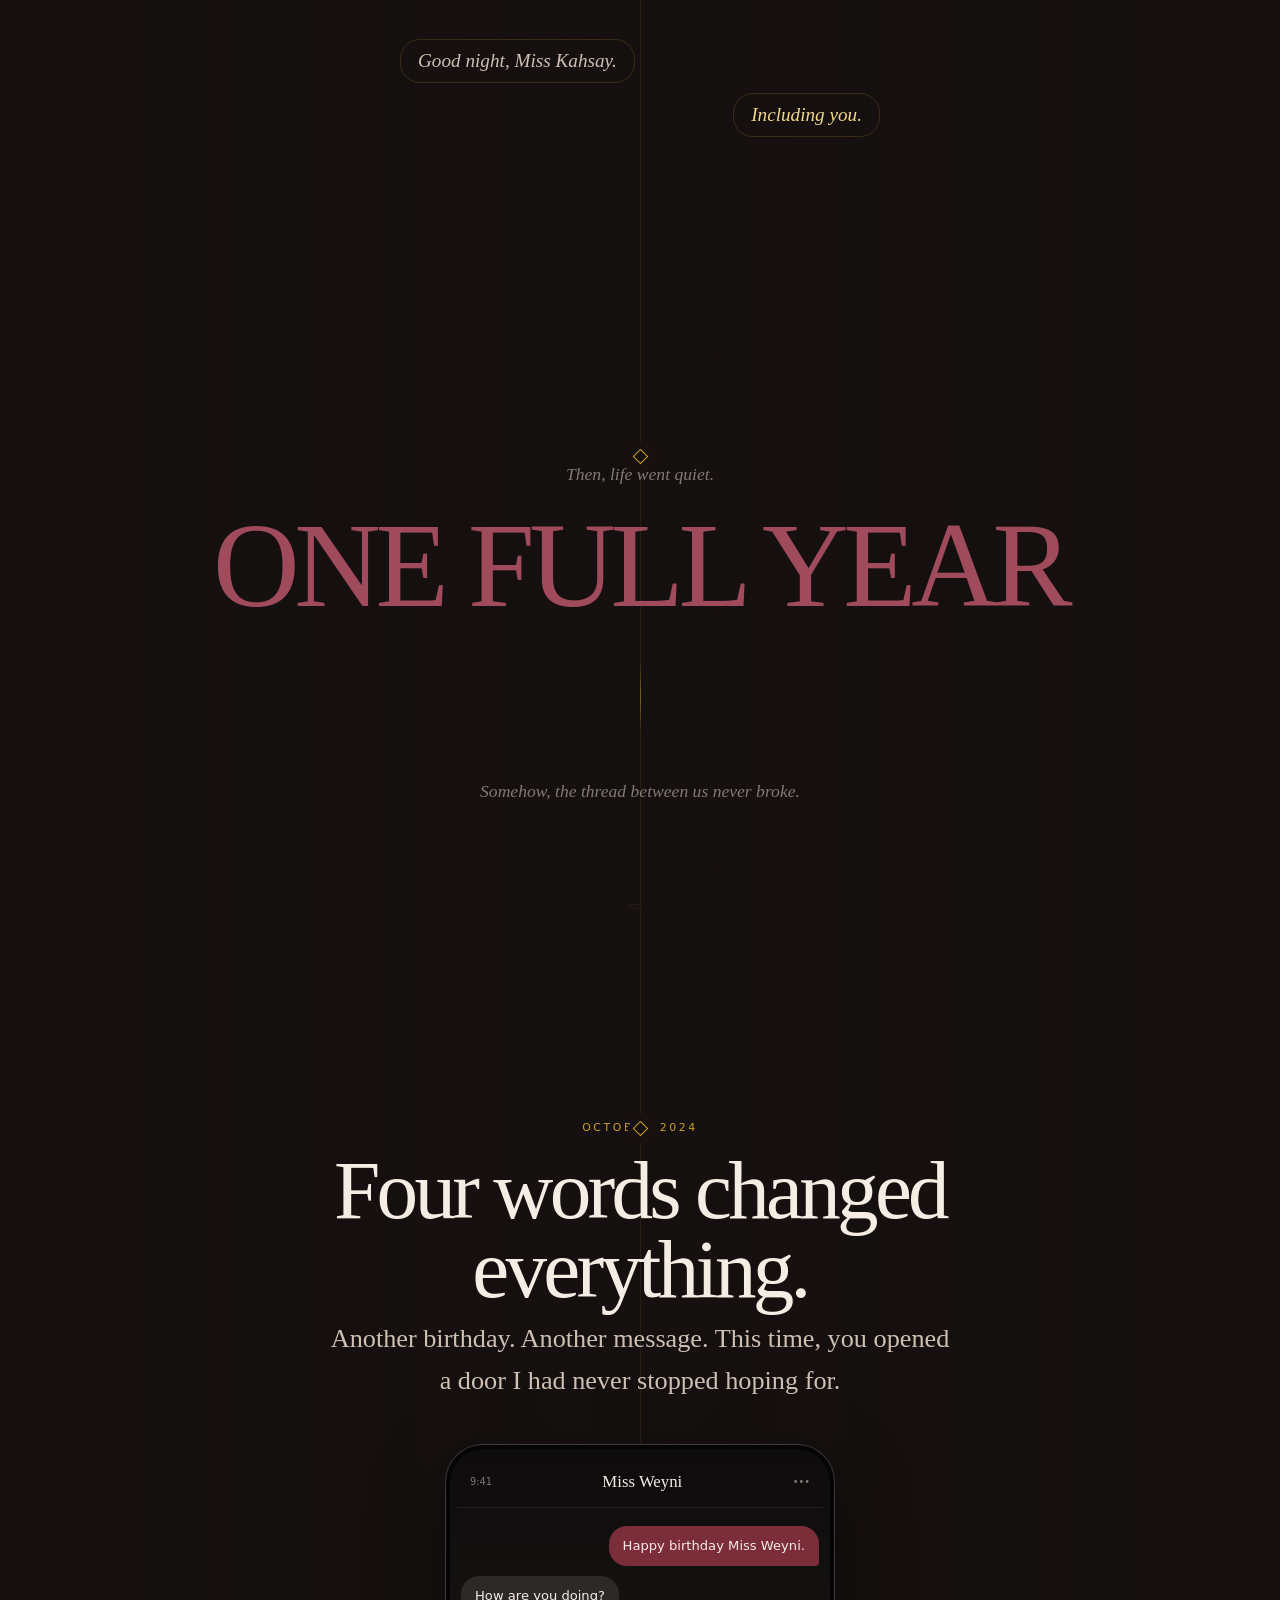
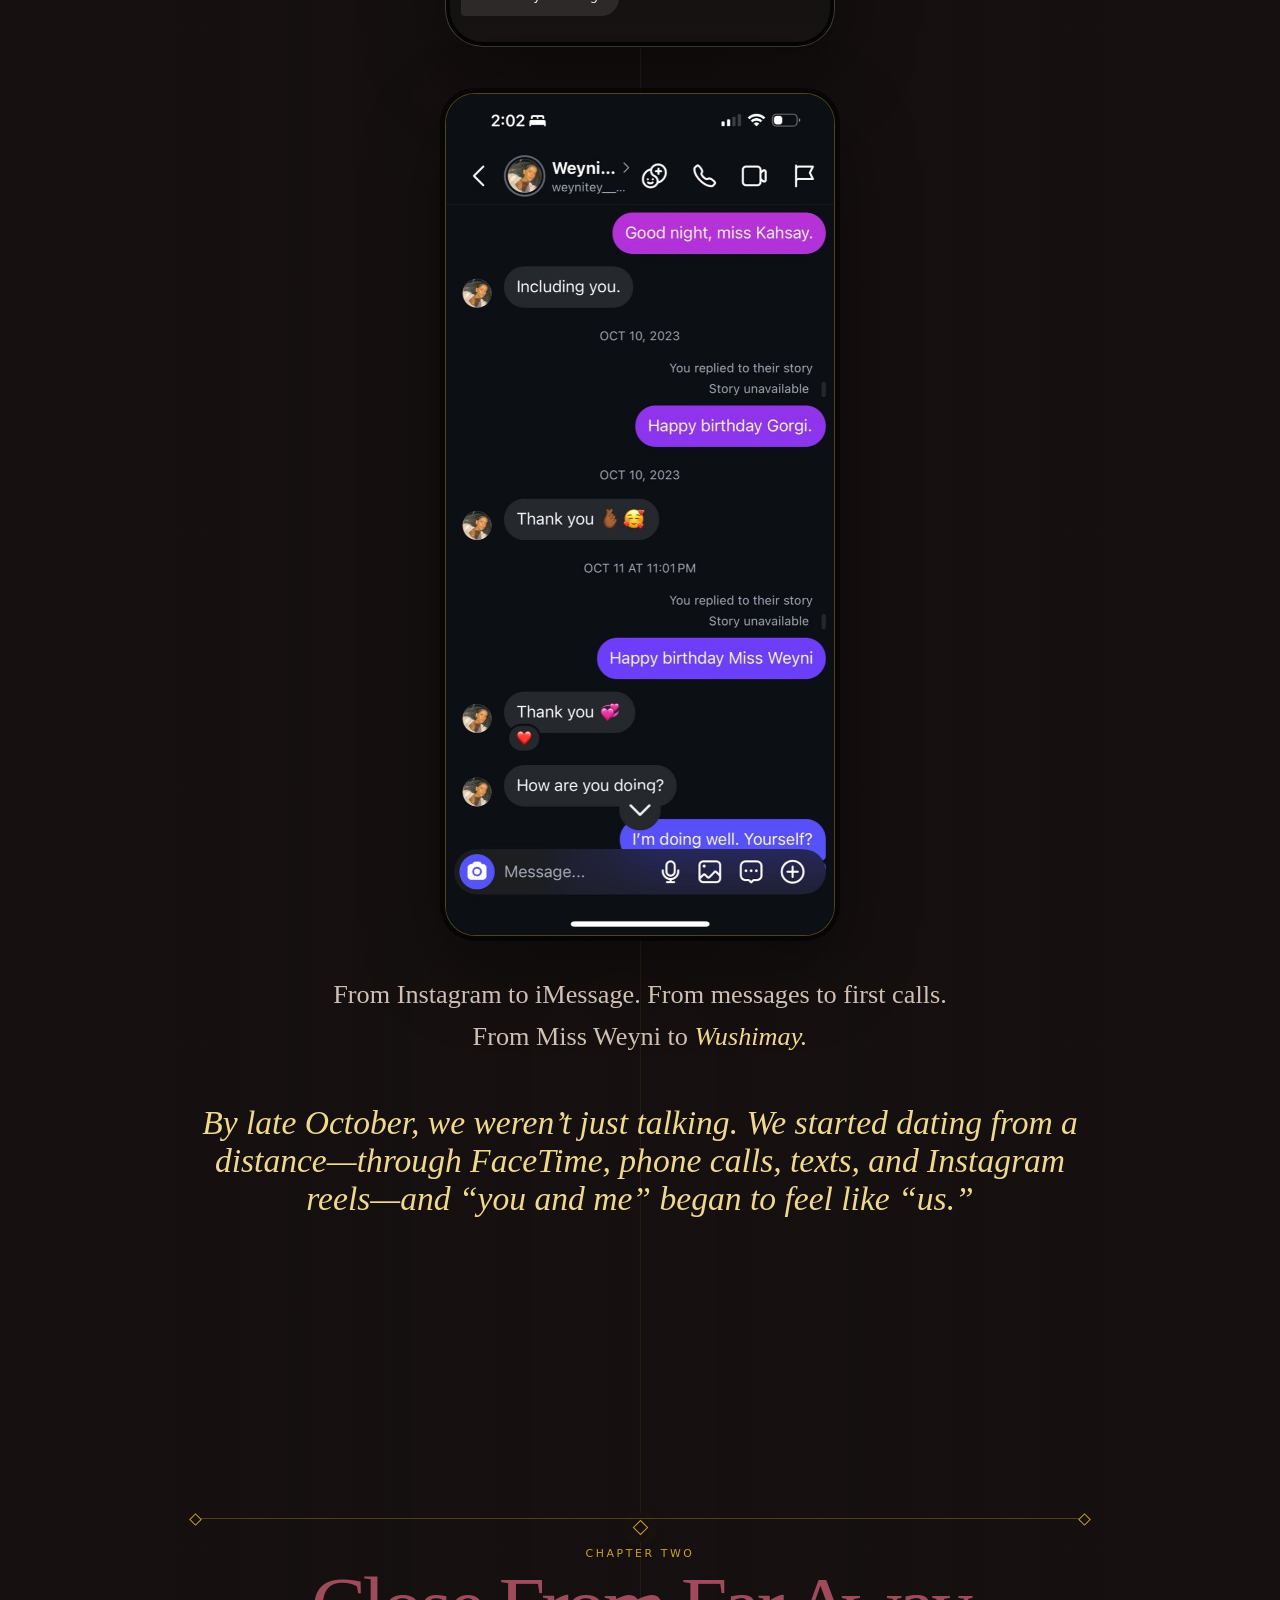
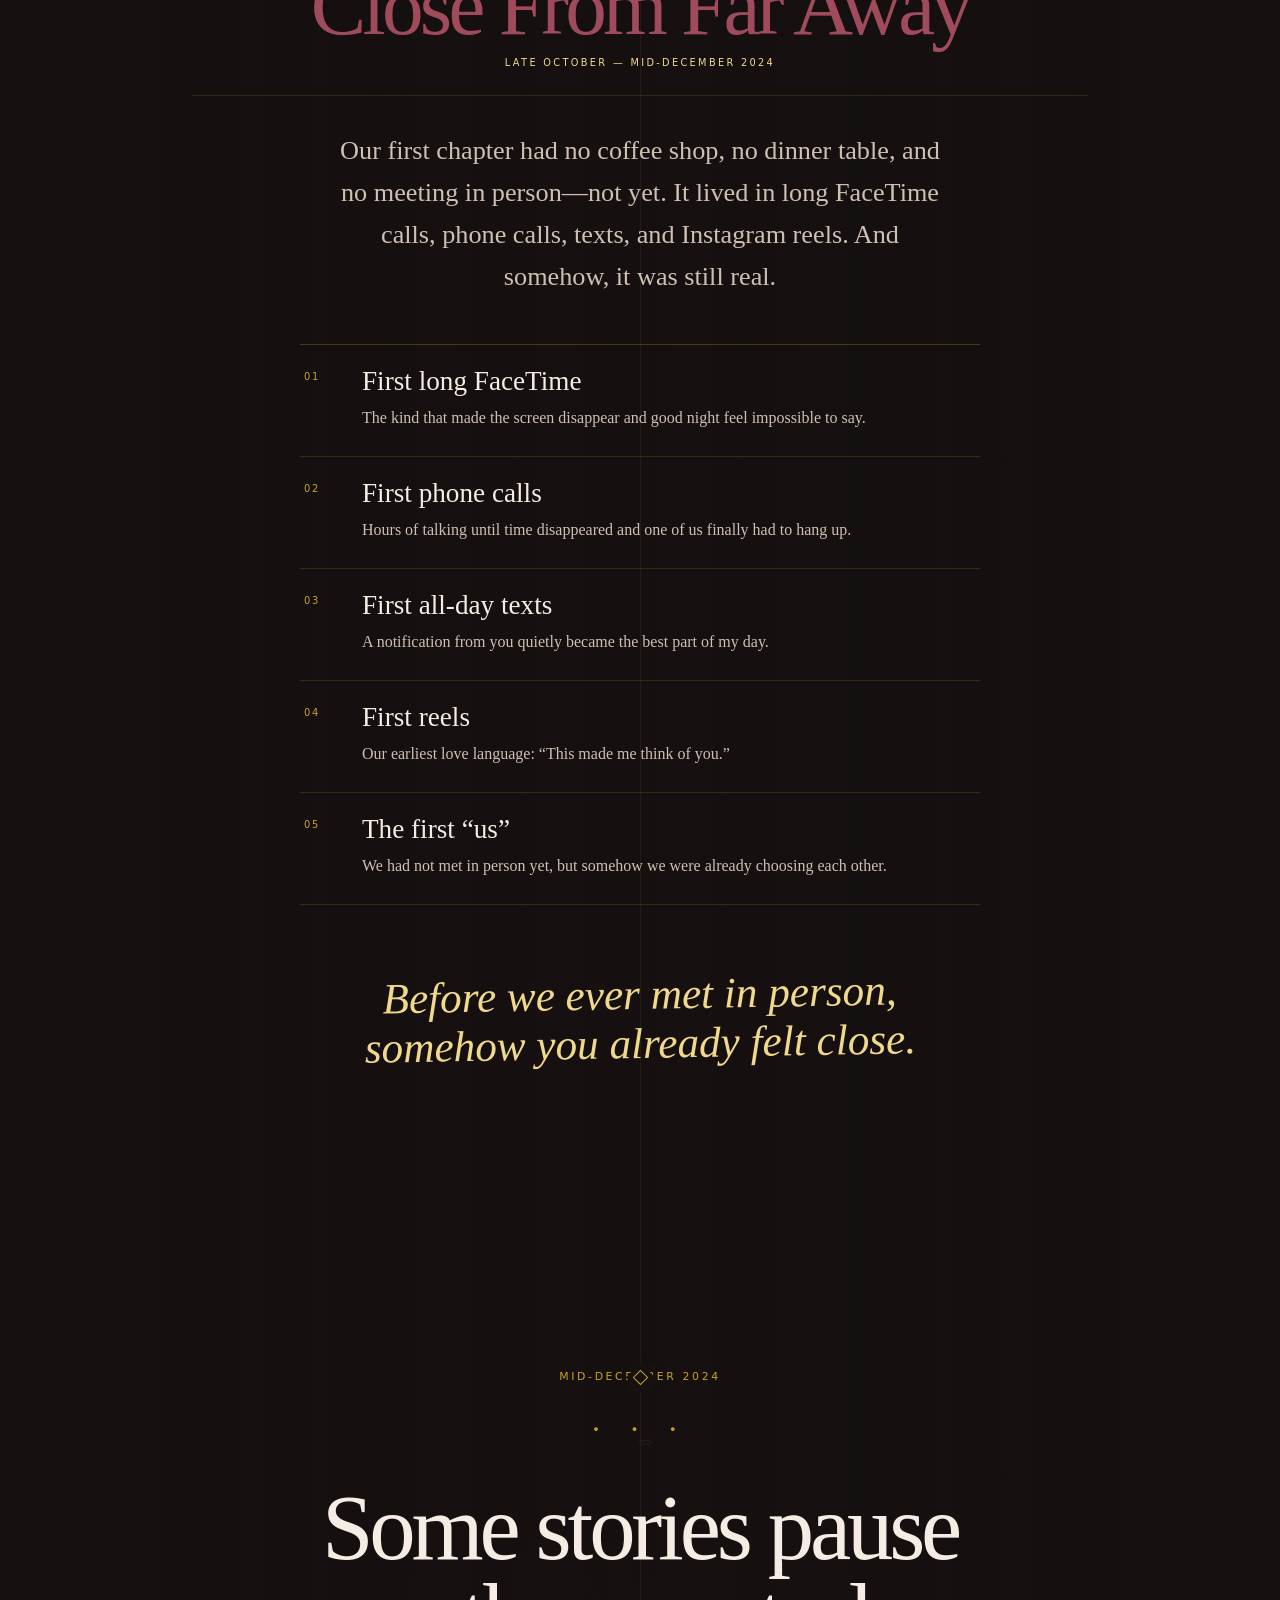
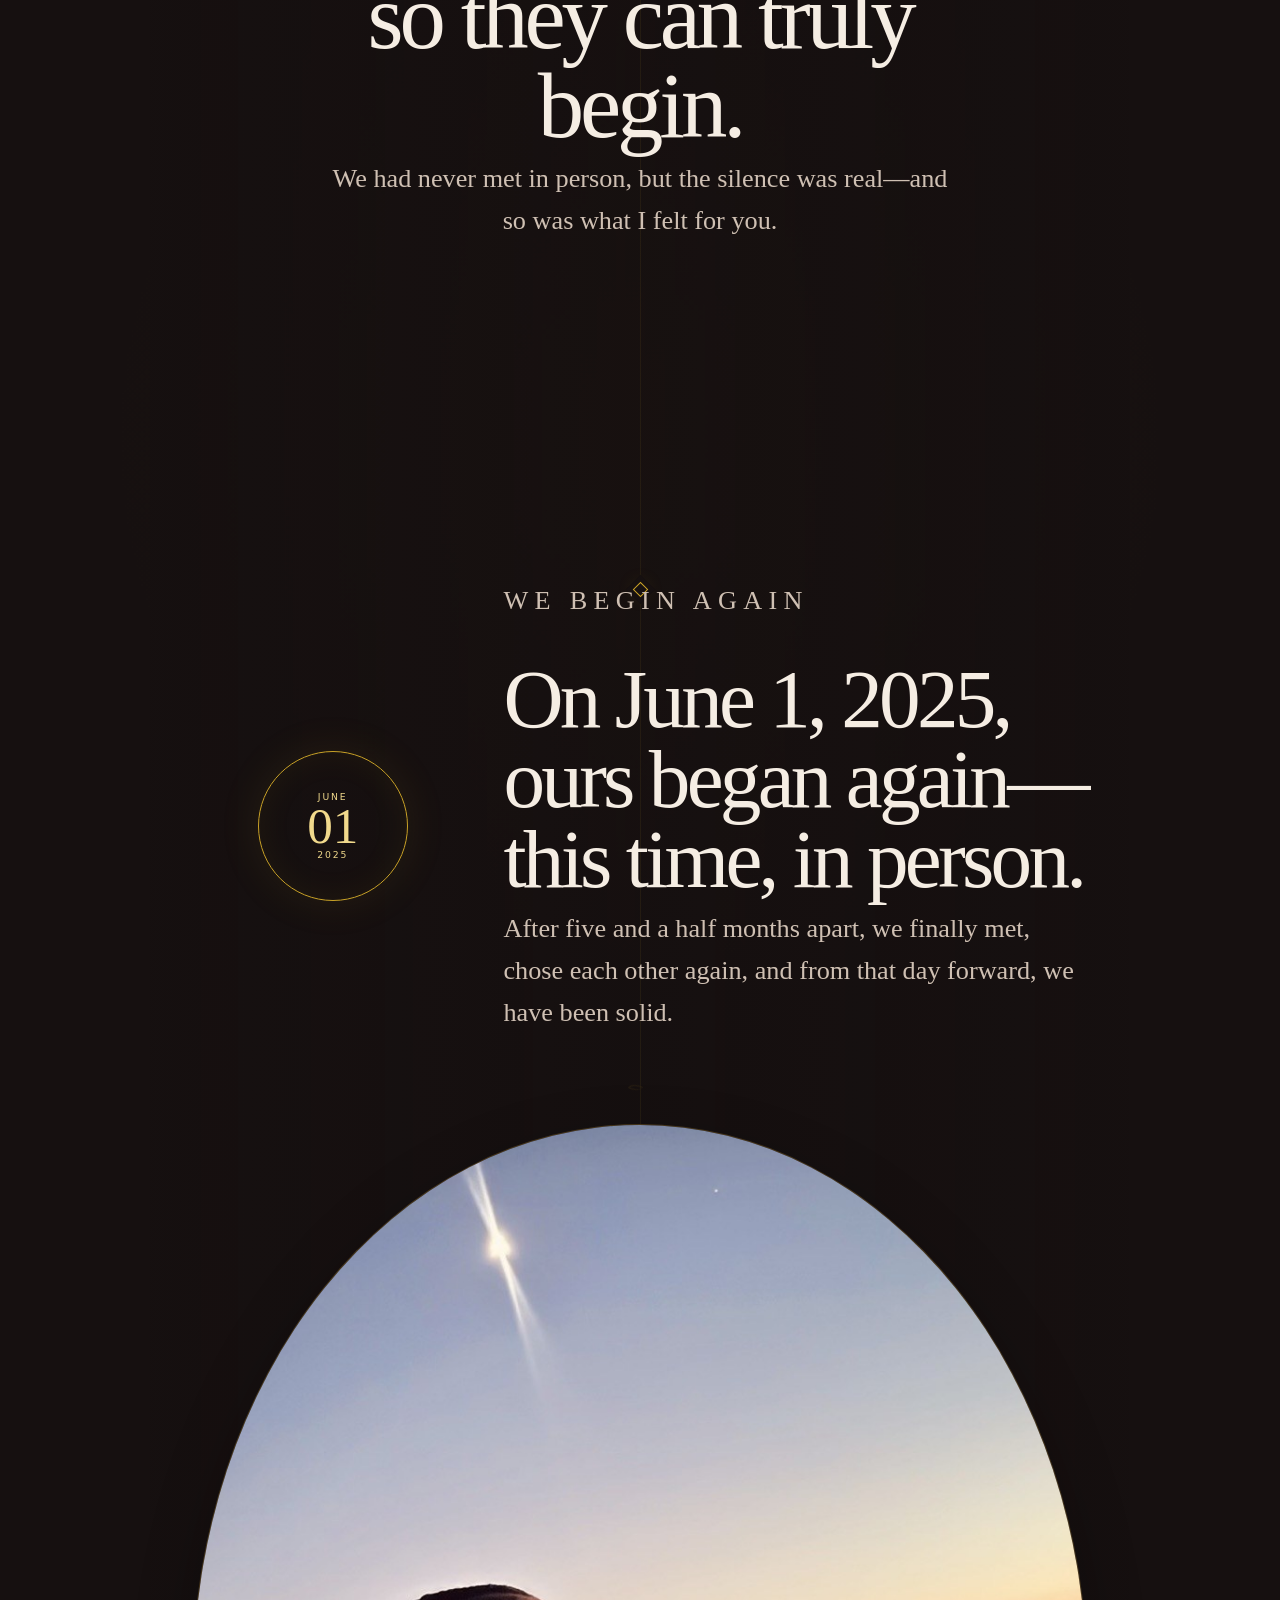
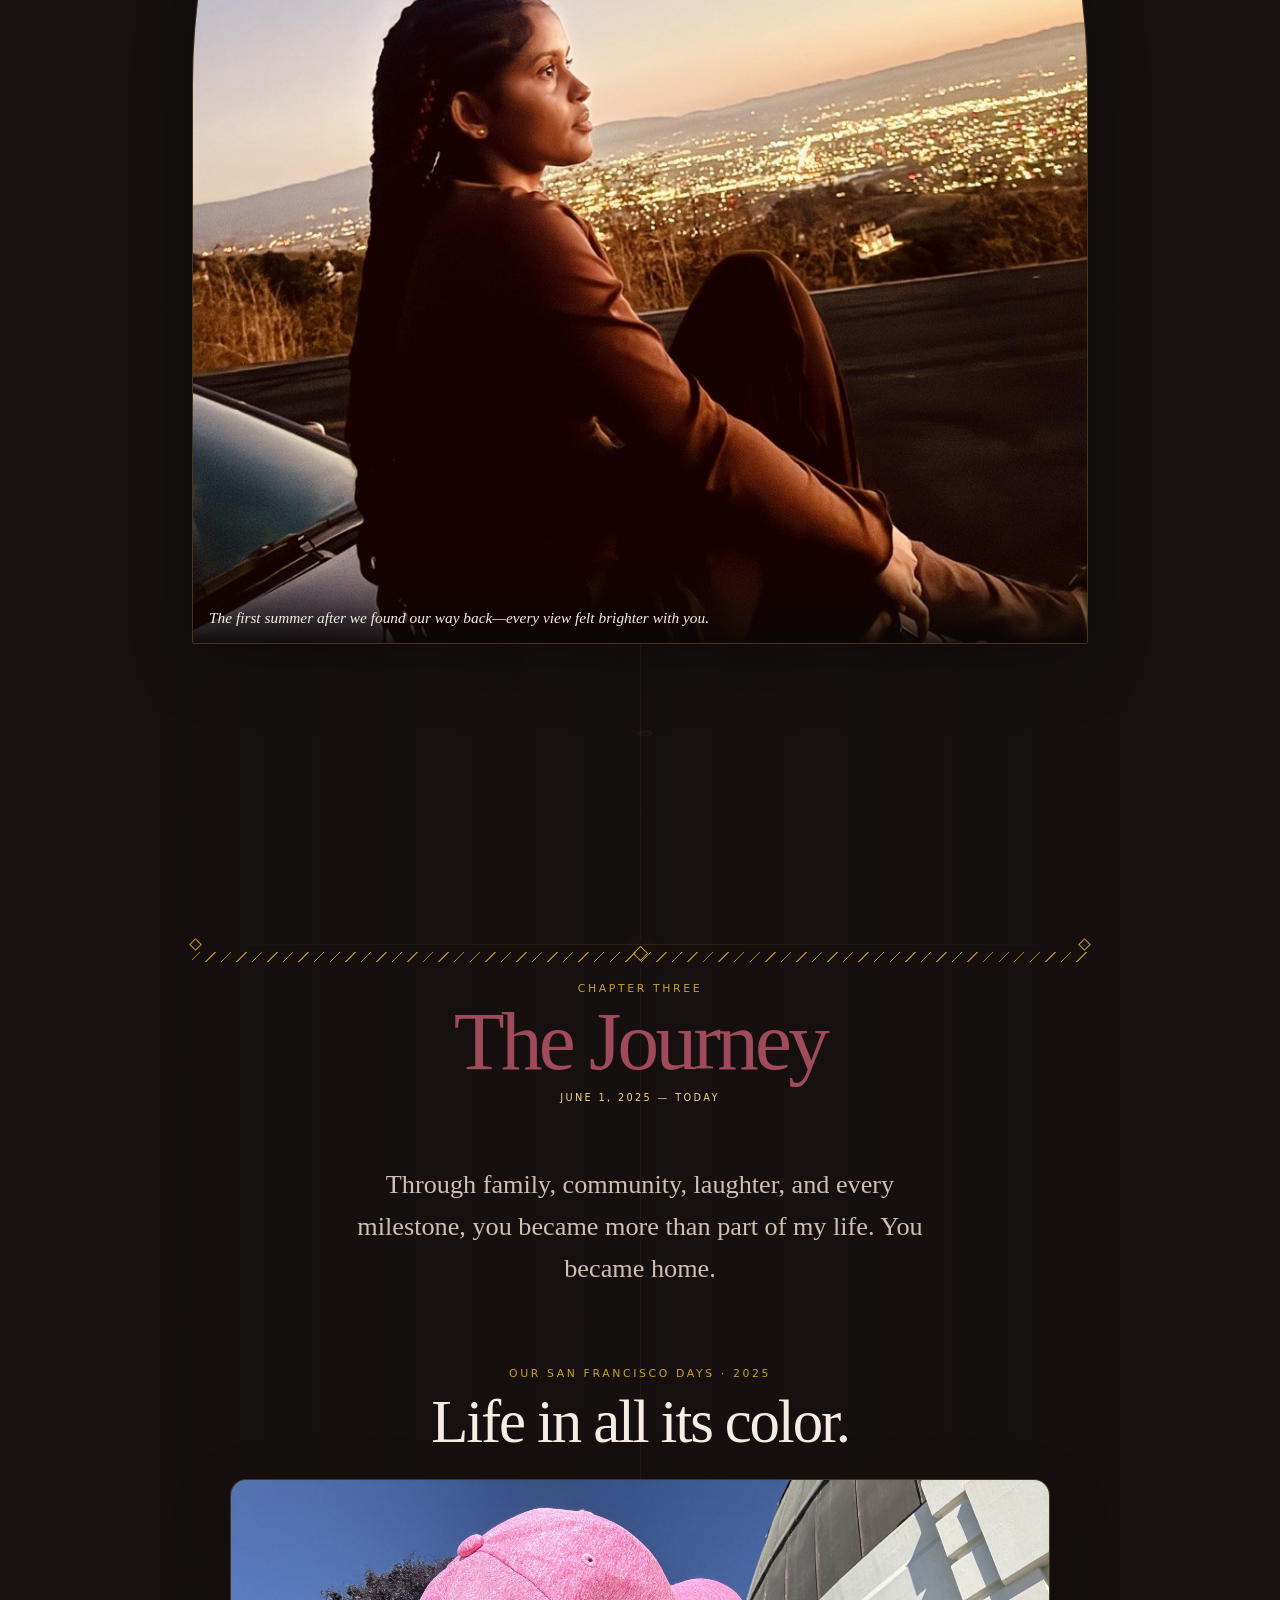
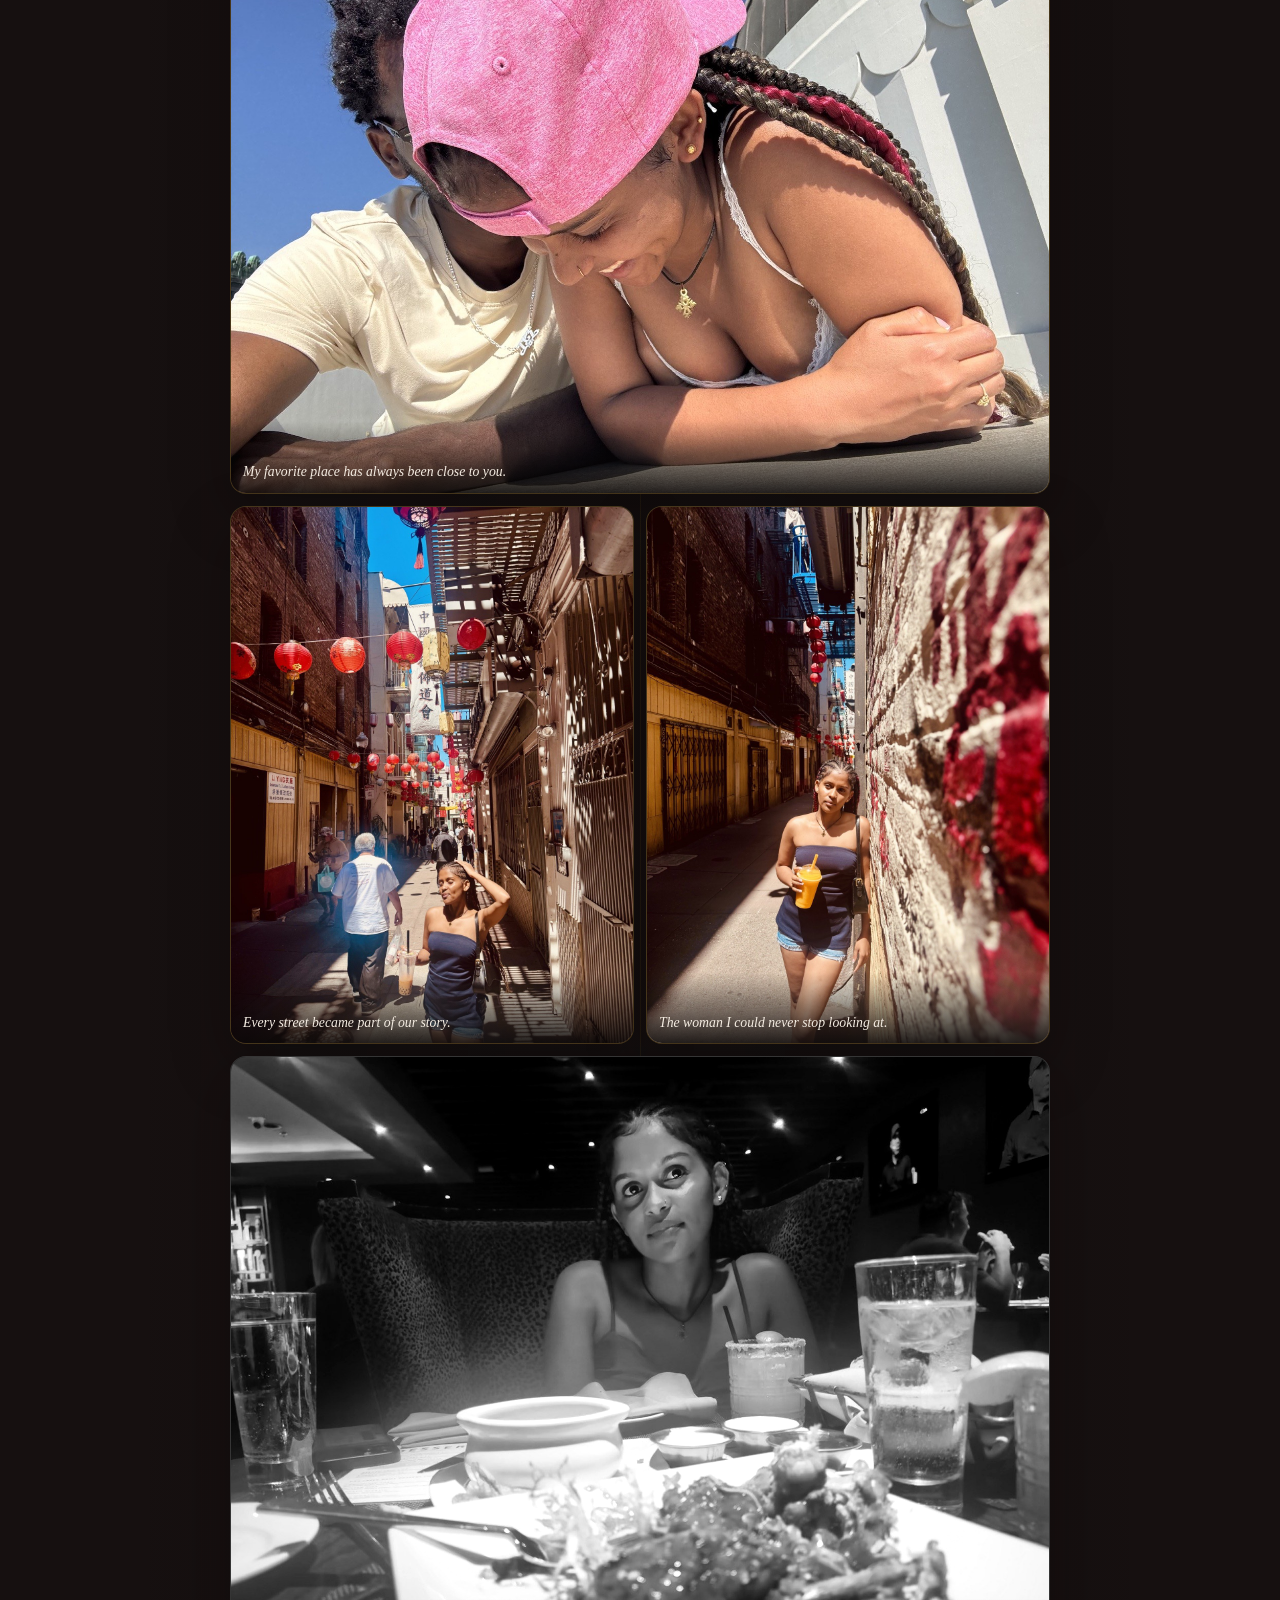
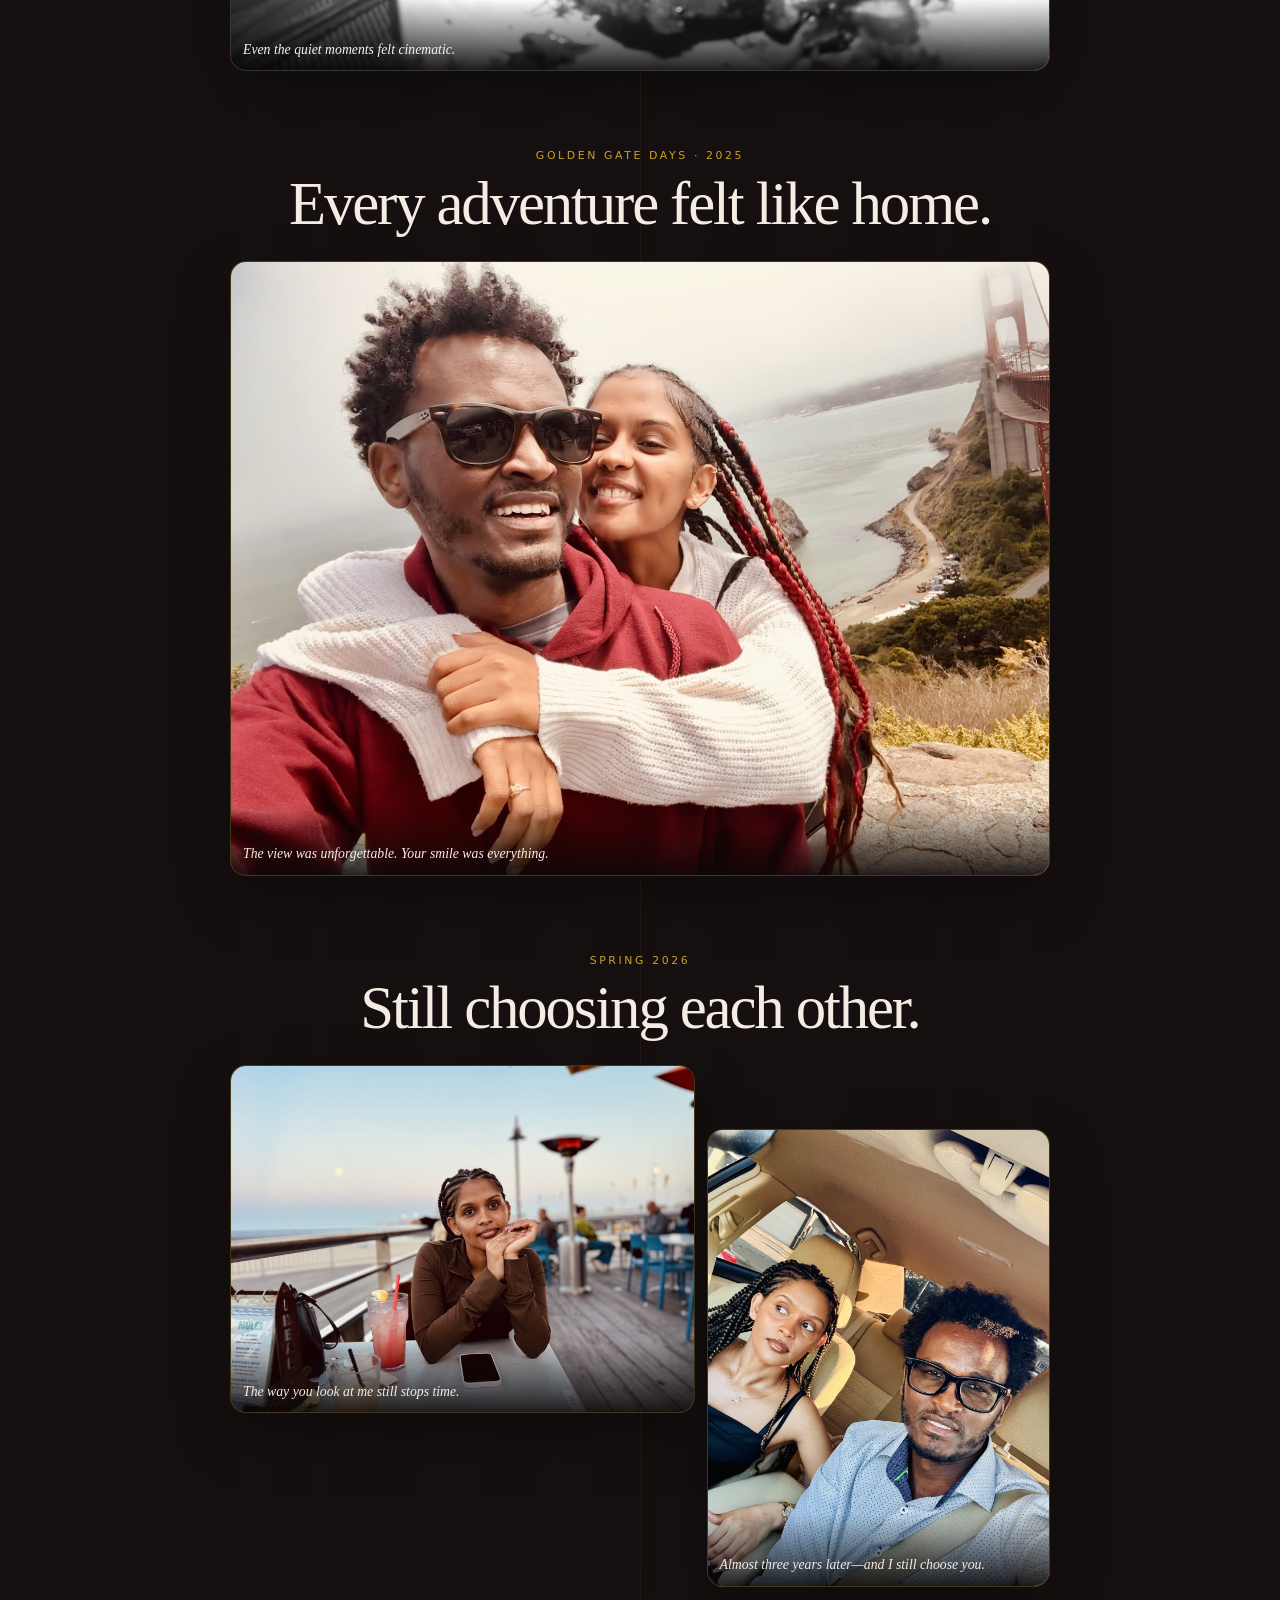
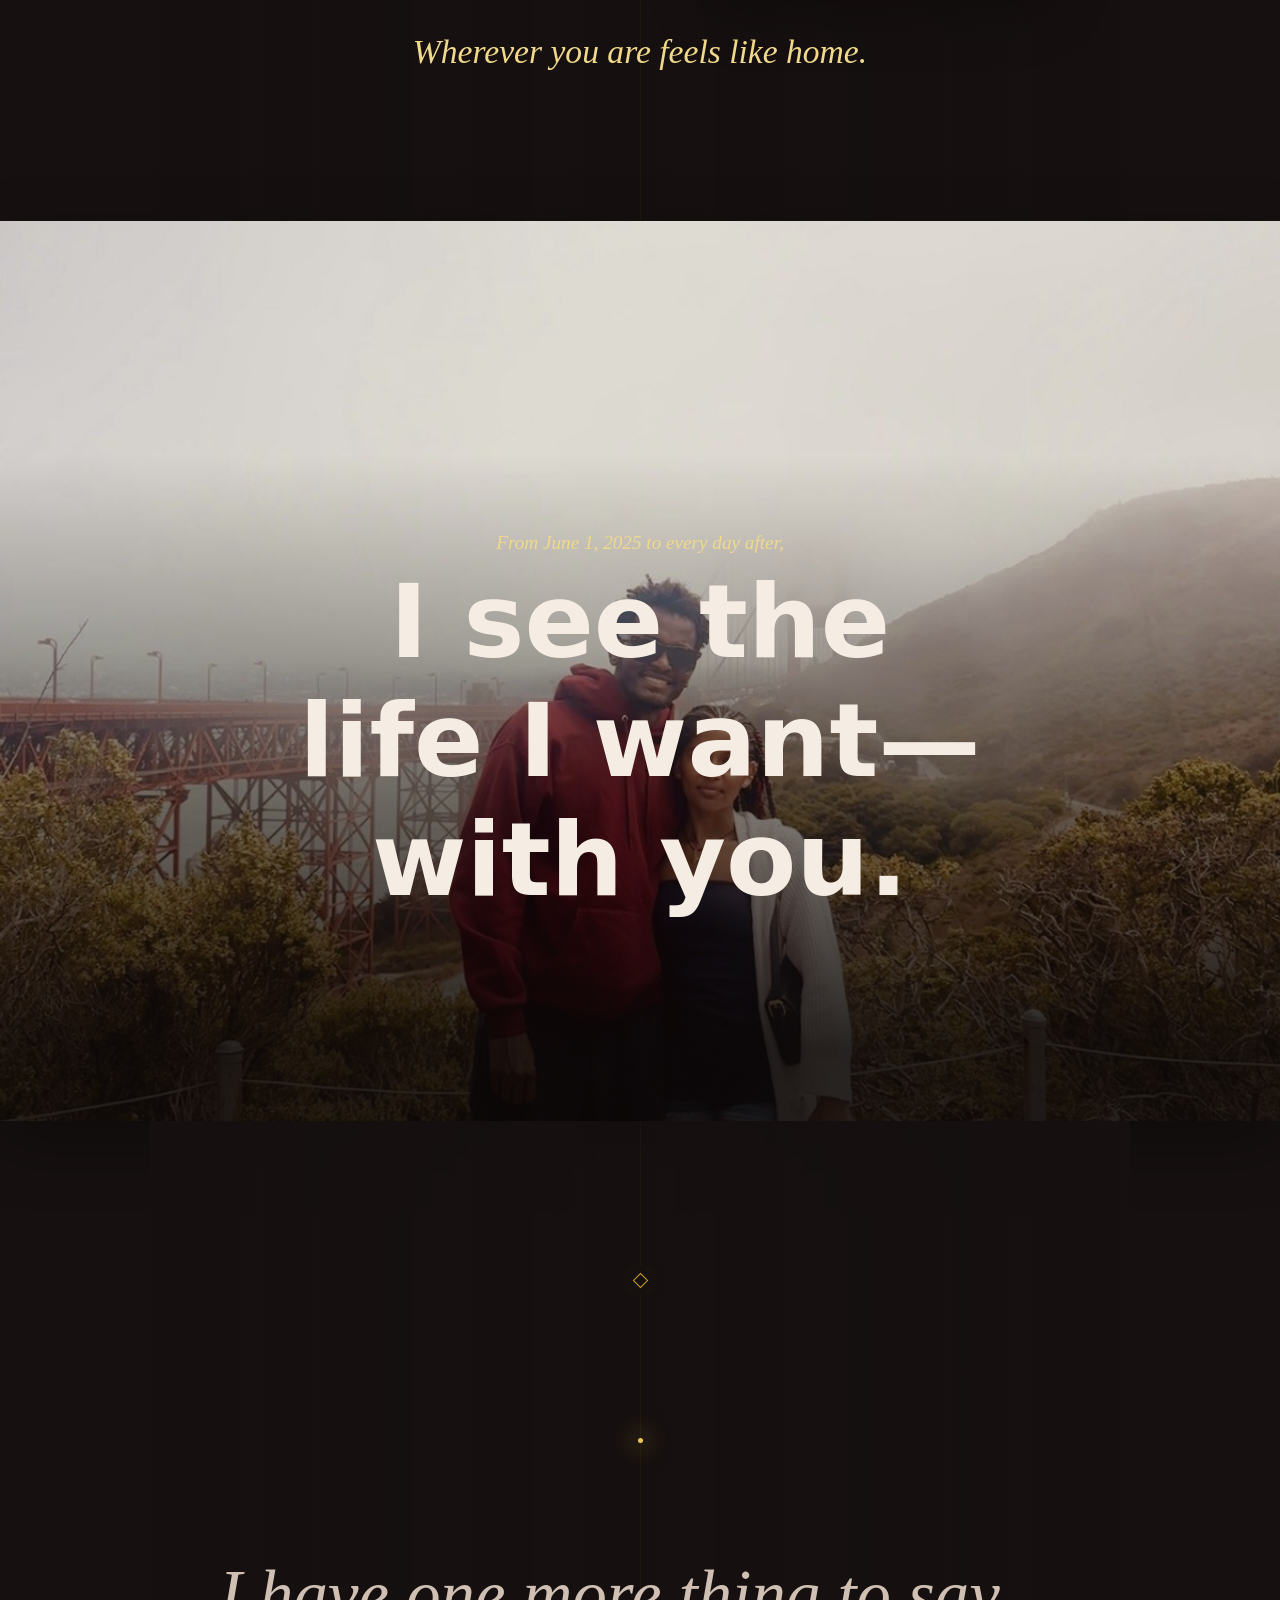
==== commit 70de8d3c: "Correct the early timeline and add the running joke" ====
--- a/index.html
+++ b/index.html
@@ -34,7 +34,7 @@
       content="https://mihretab01.github.io/Wushimay/og.jpg"
     />
     <title>Mihretab ♥ Weyni — Candlelight & Wine</title>
-    <script type="module" crossorigin src="./assets/index-DMXhHcTO.js"></script>
+    <script type="module" crossorigin src="./assets/index-BwV_PHpN.js"></script>
     <link rel="stylesheet" crossorigin href="./assets/index-CEvRREK6.css">
   </head>
   <body>
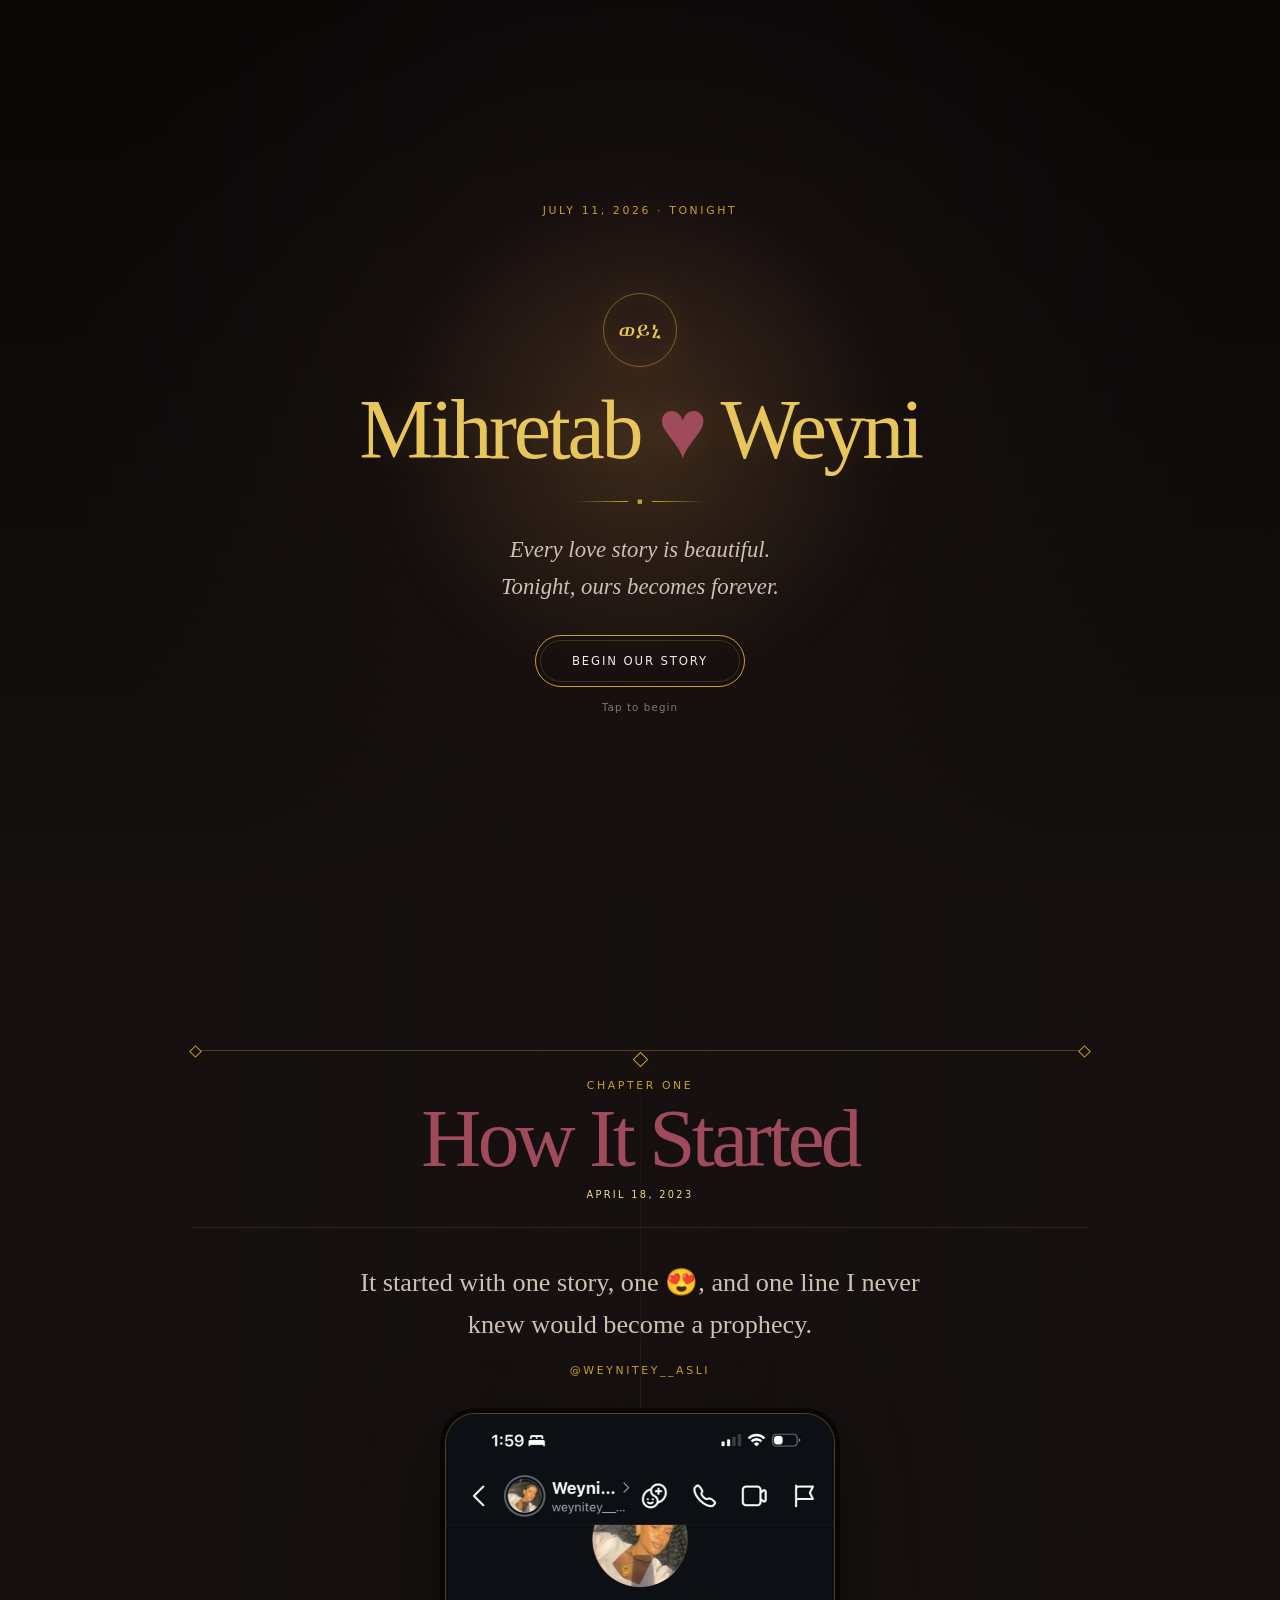
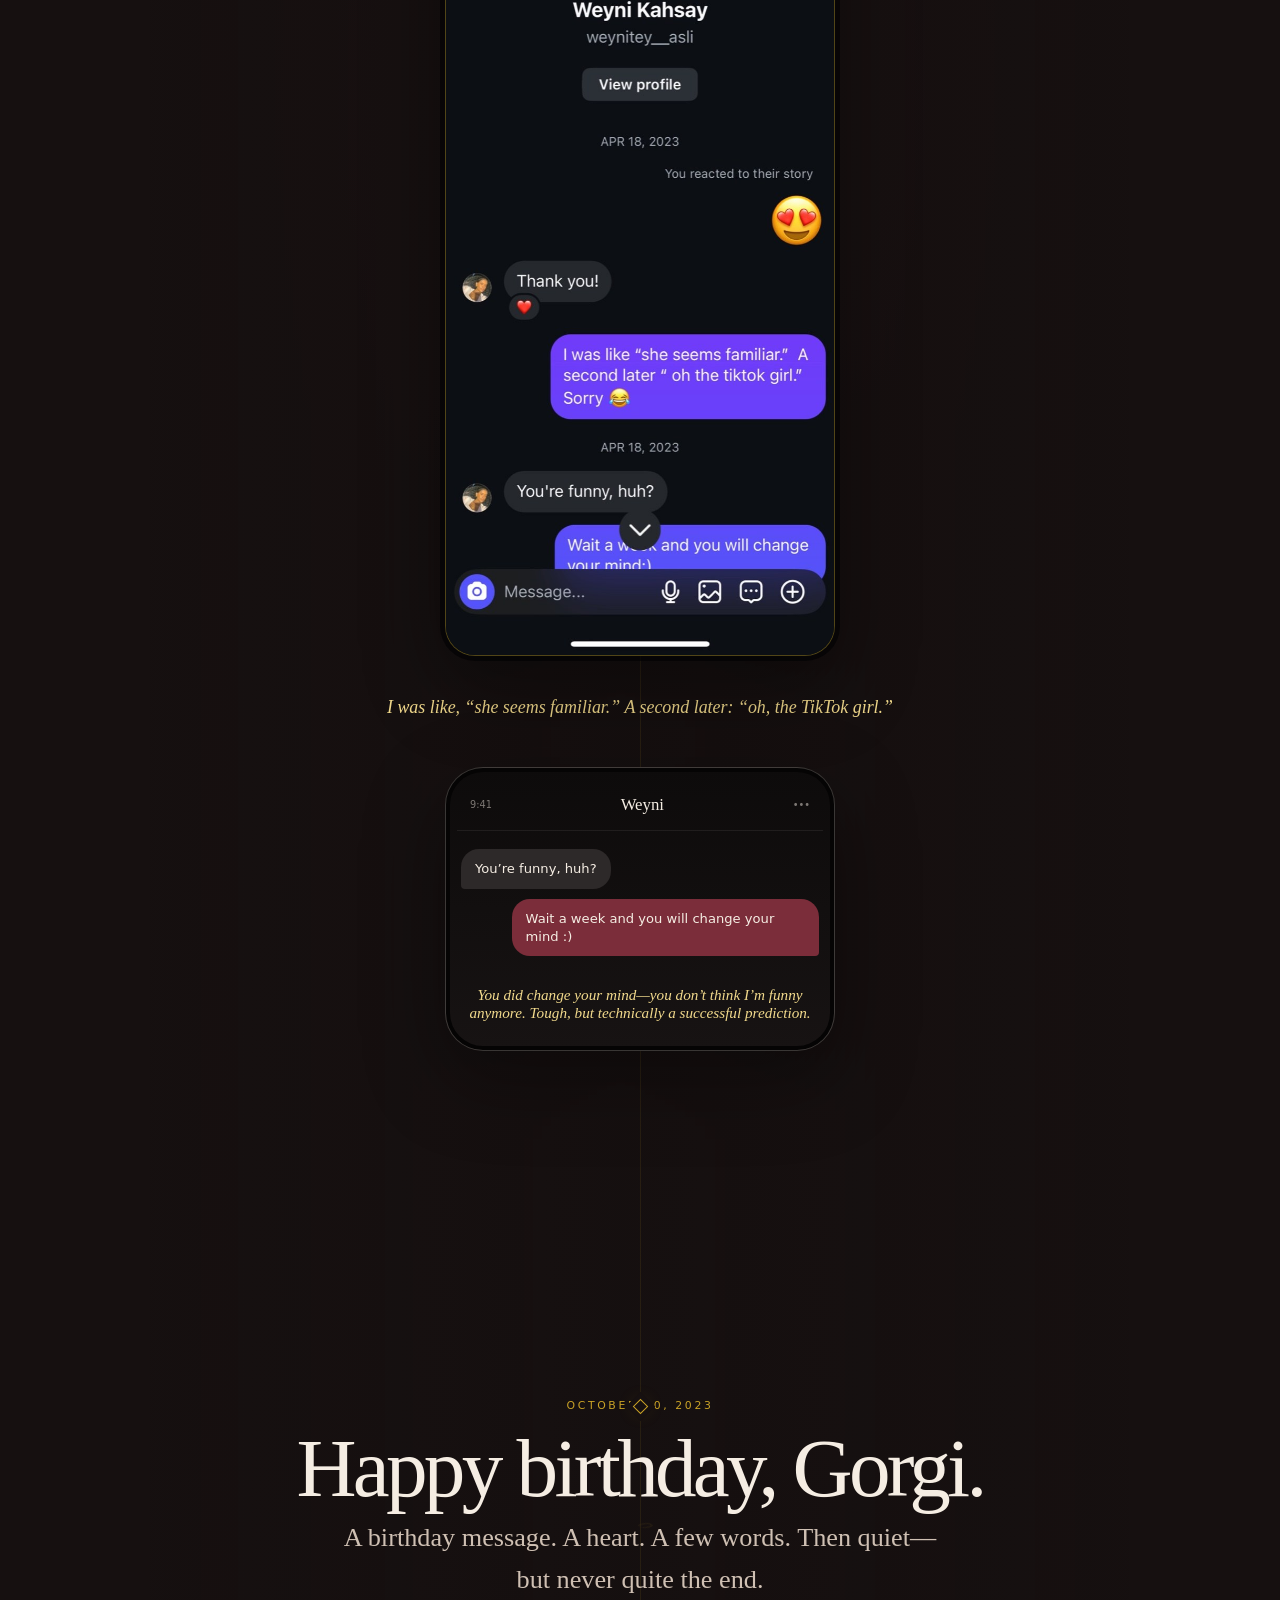
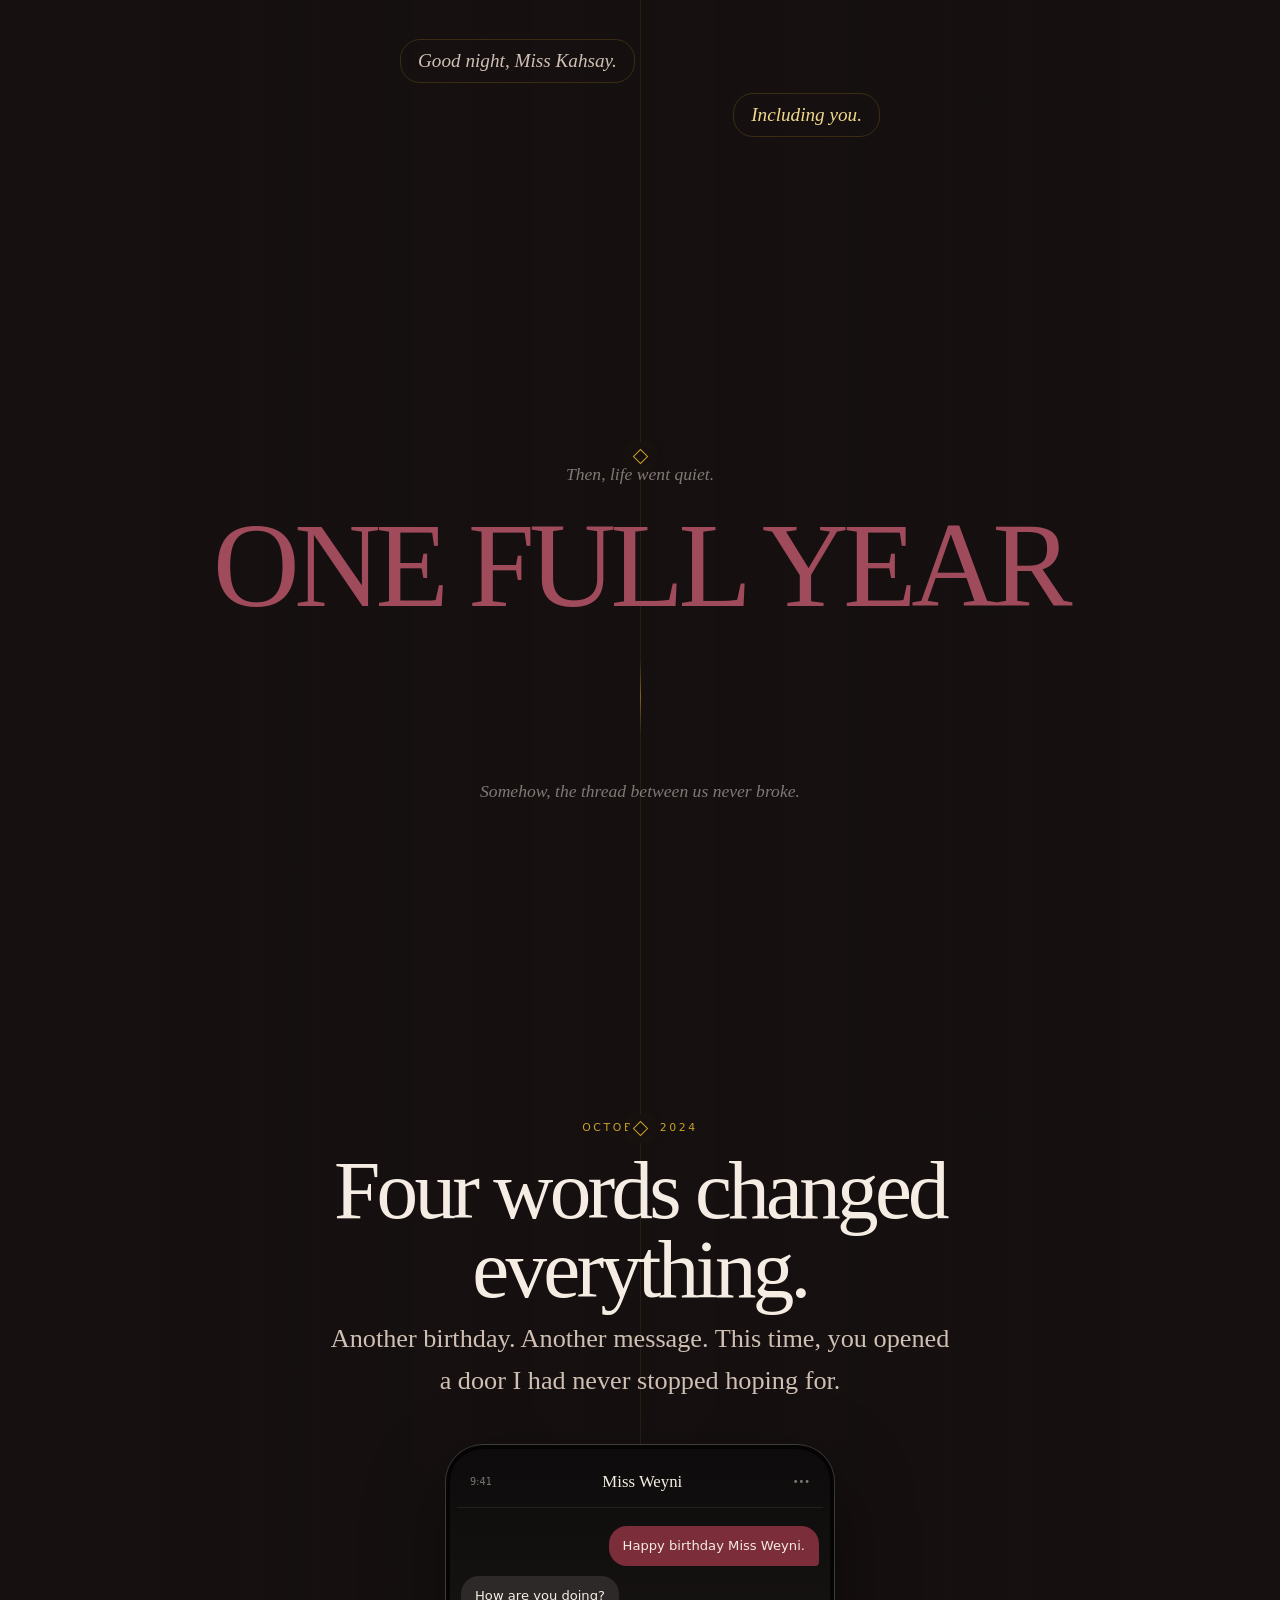
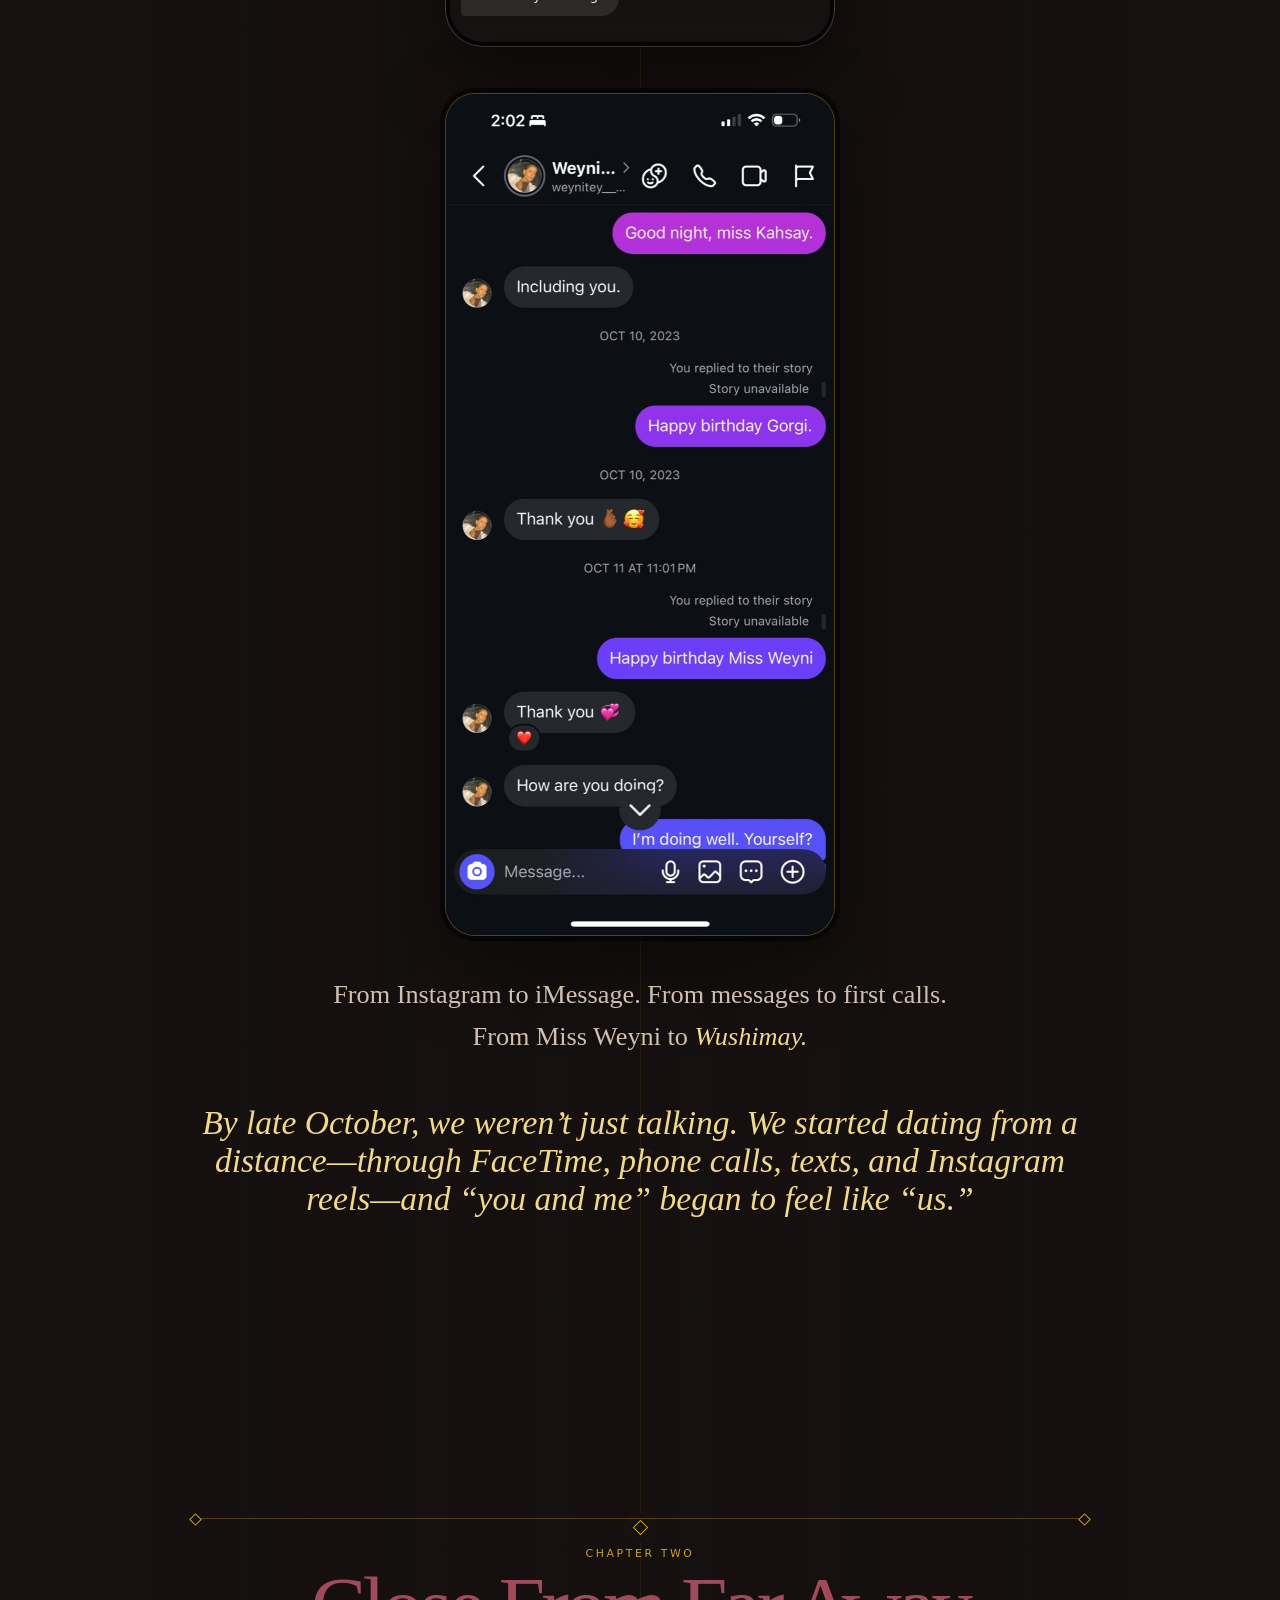
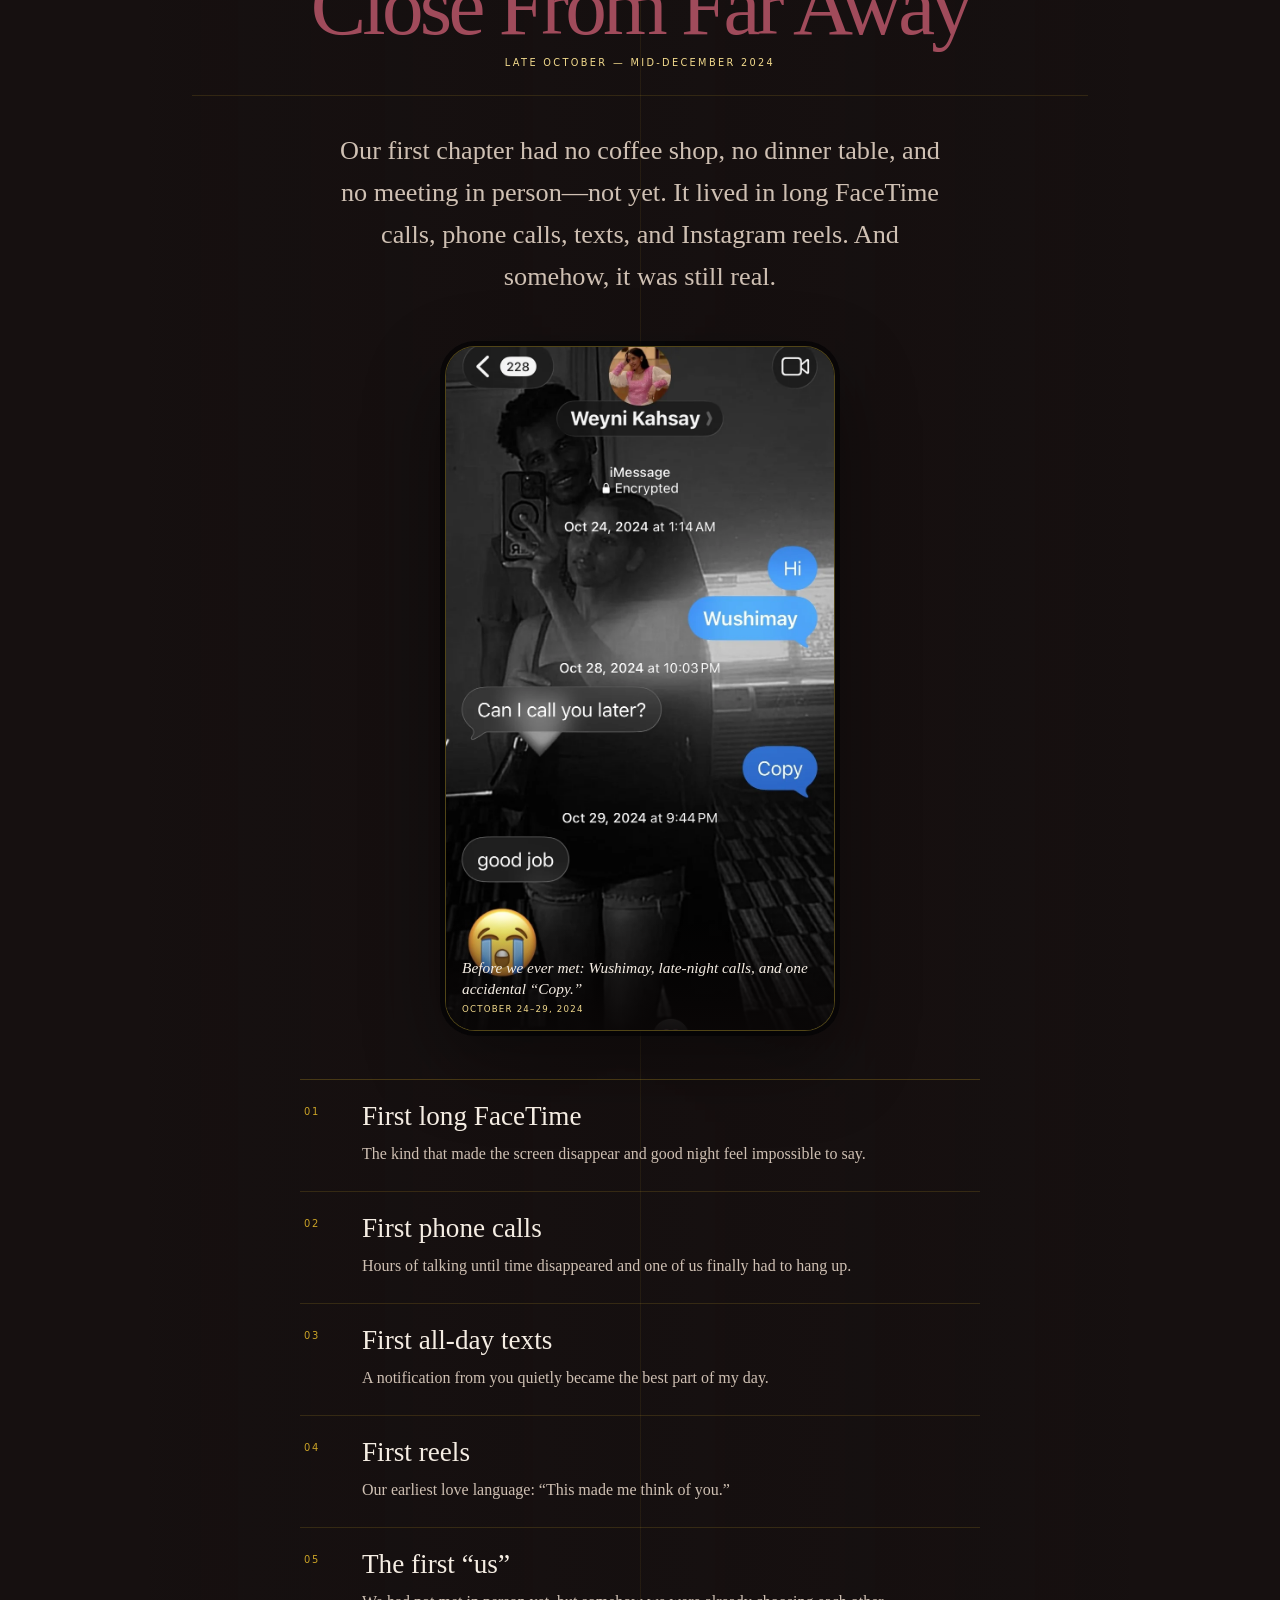
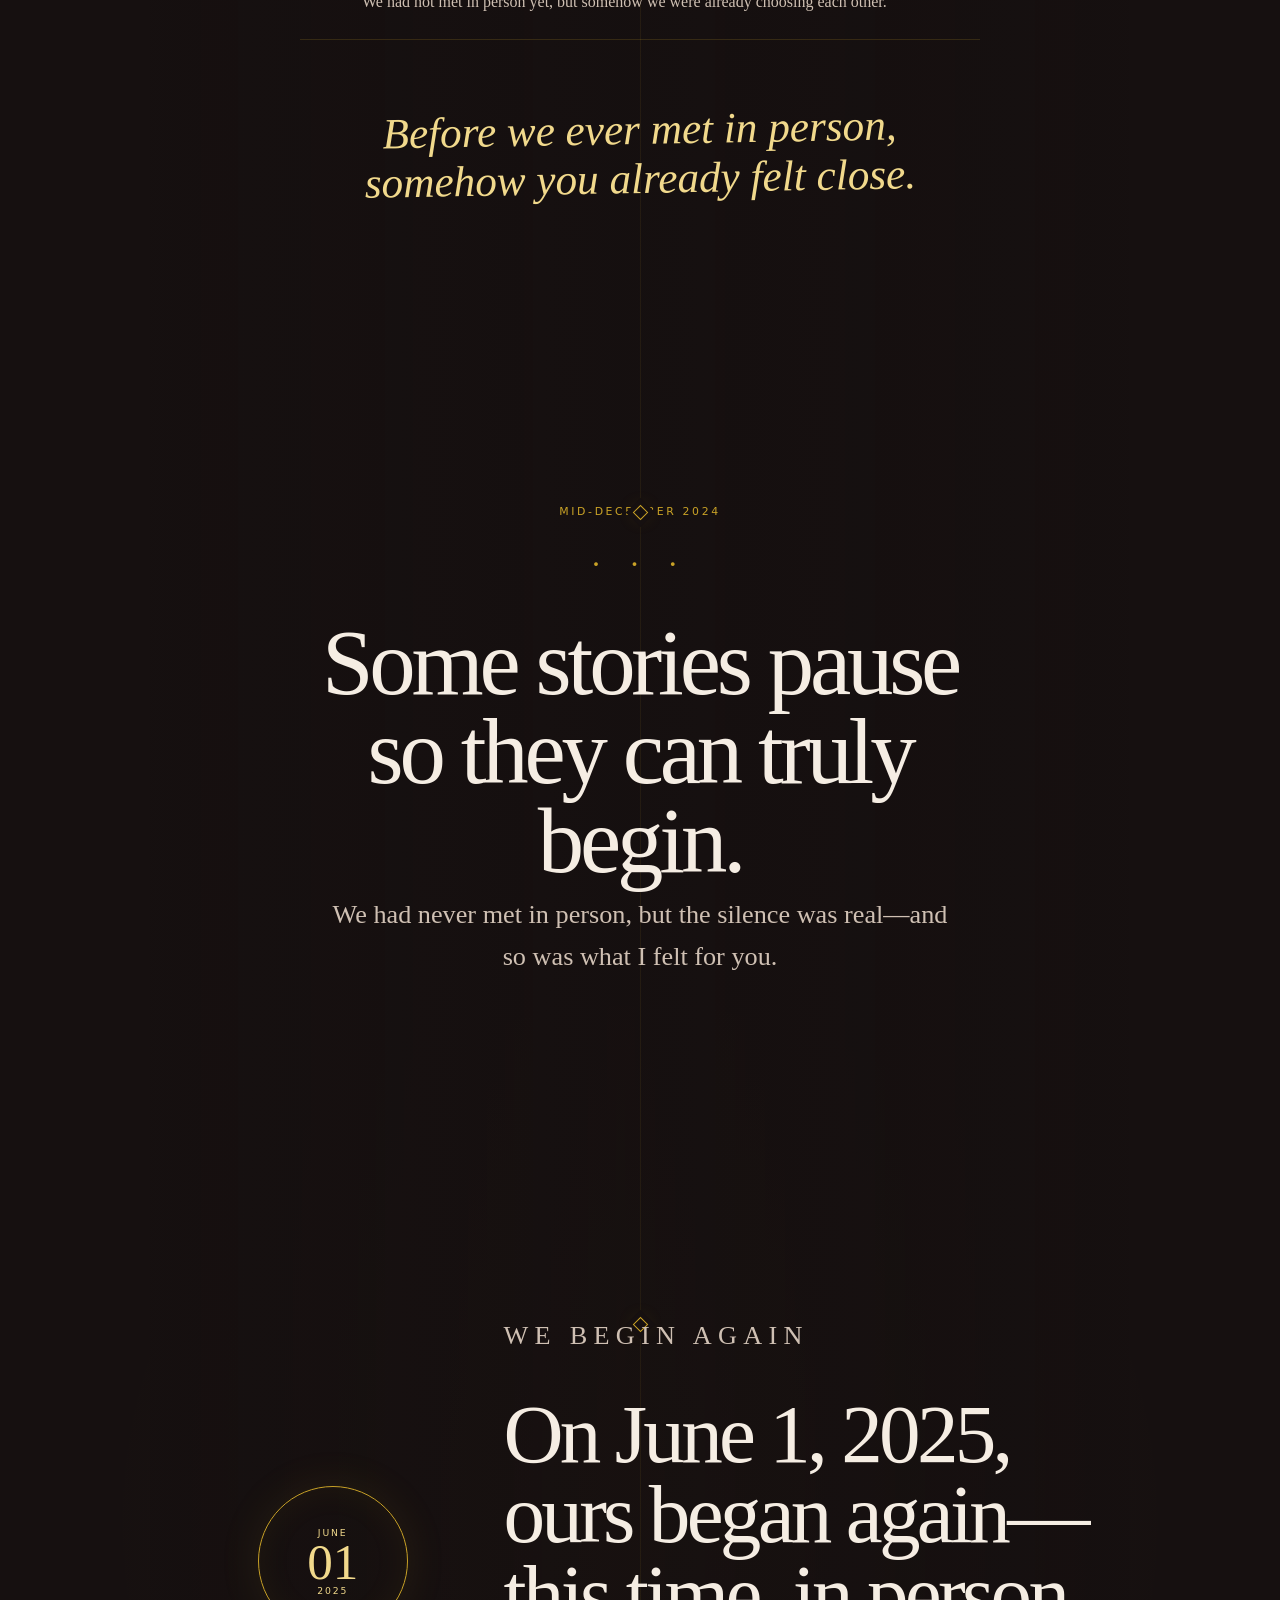
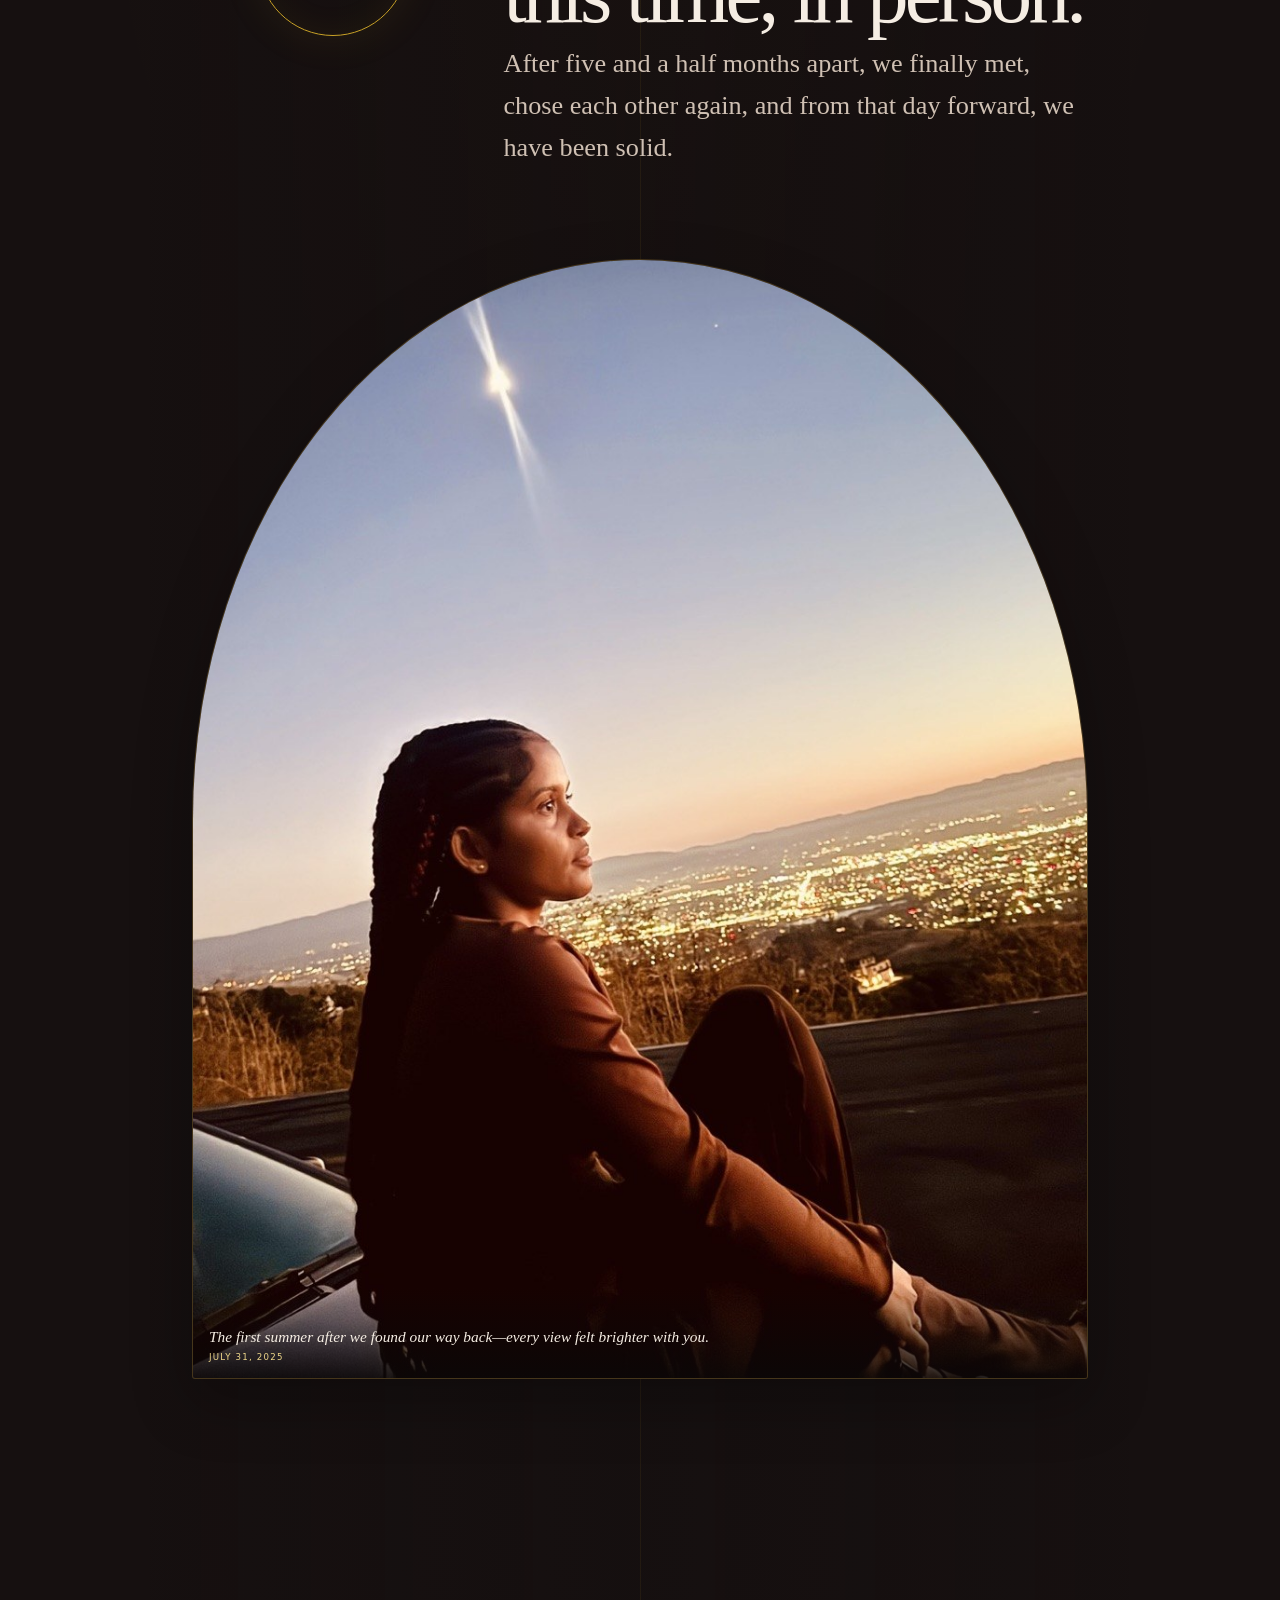
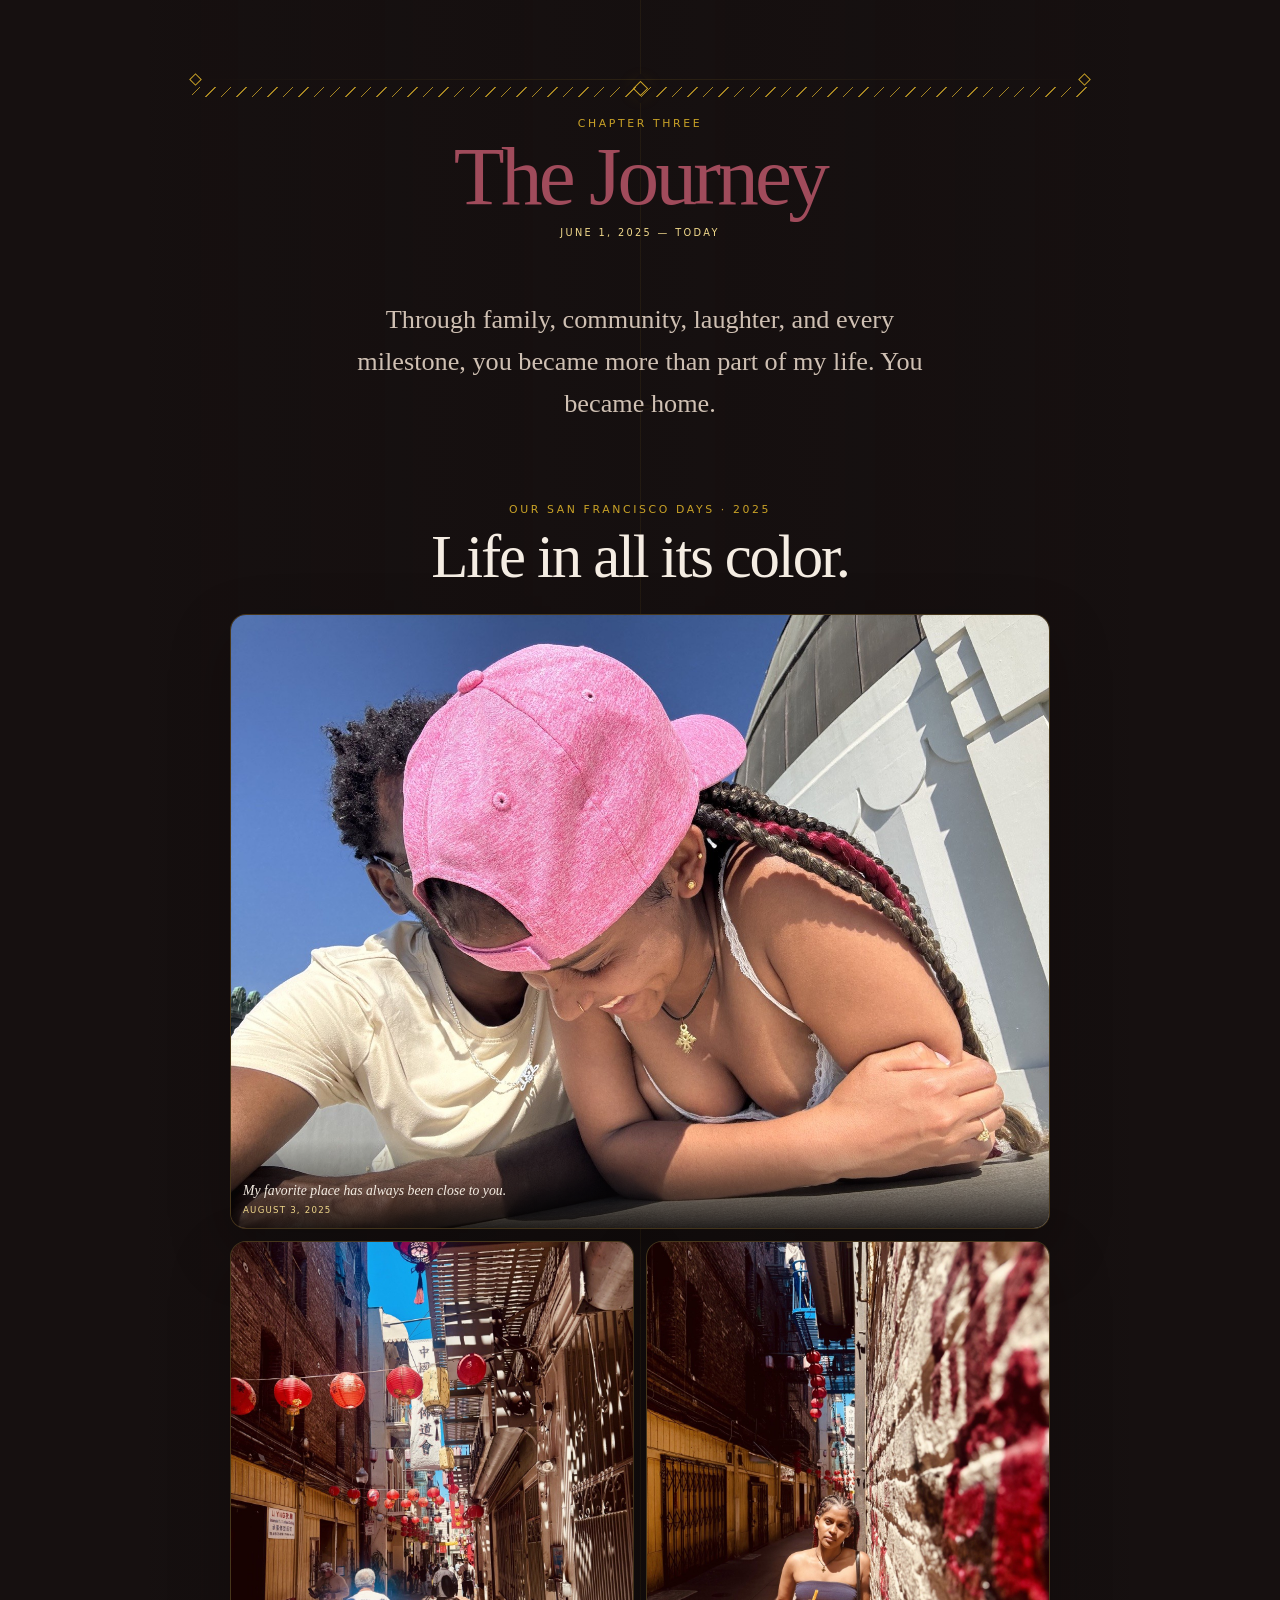
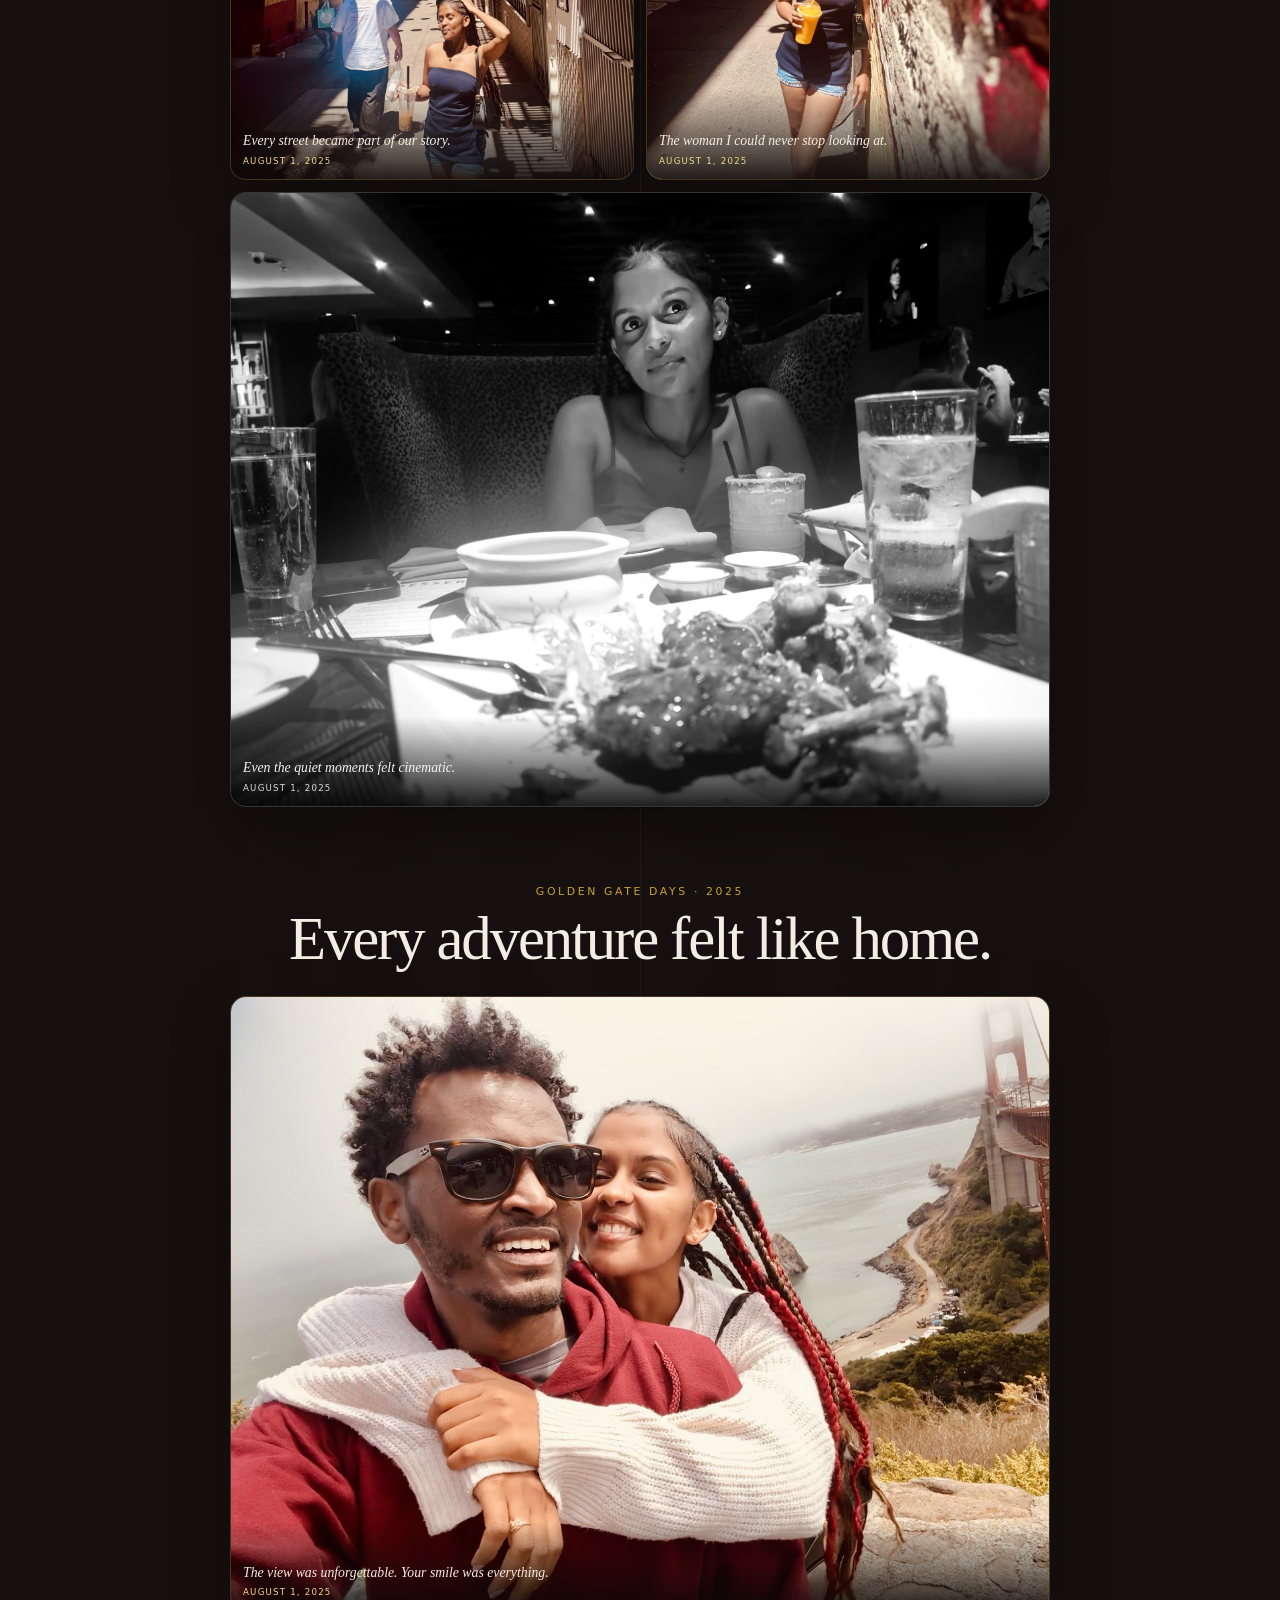
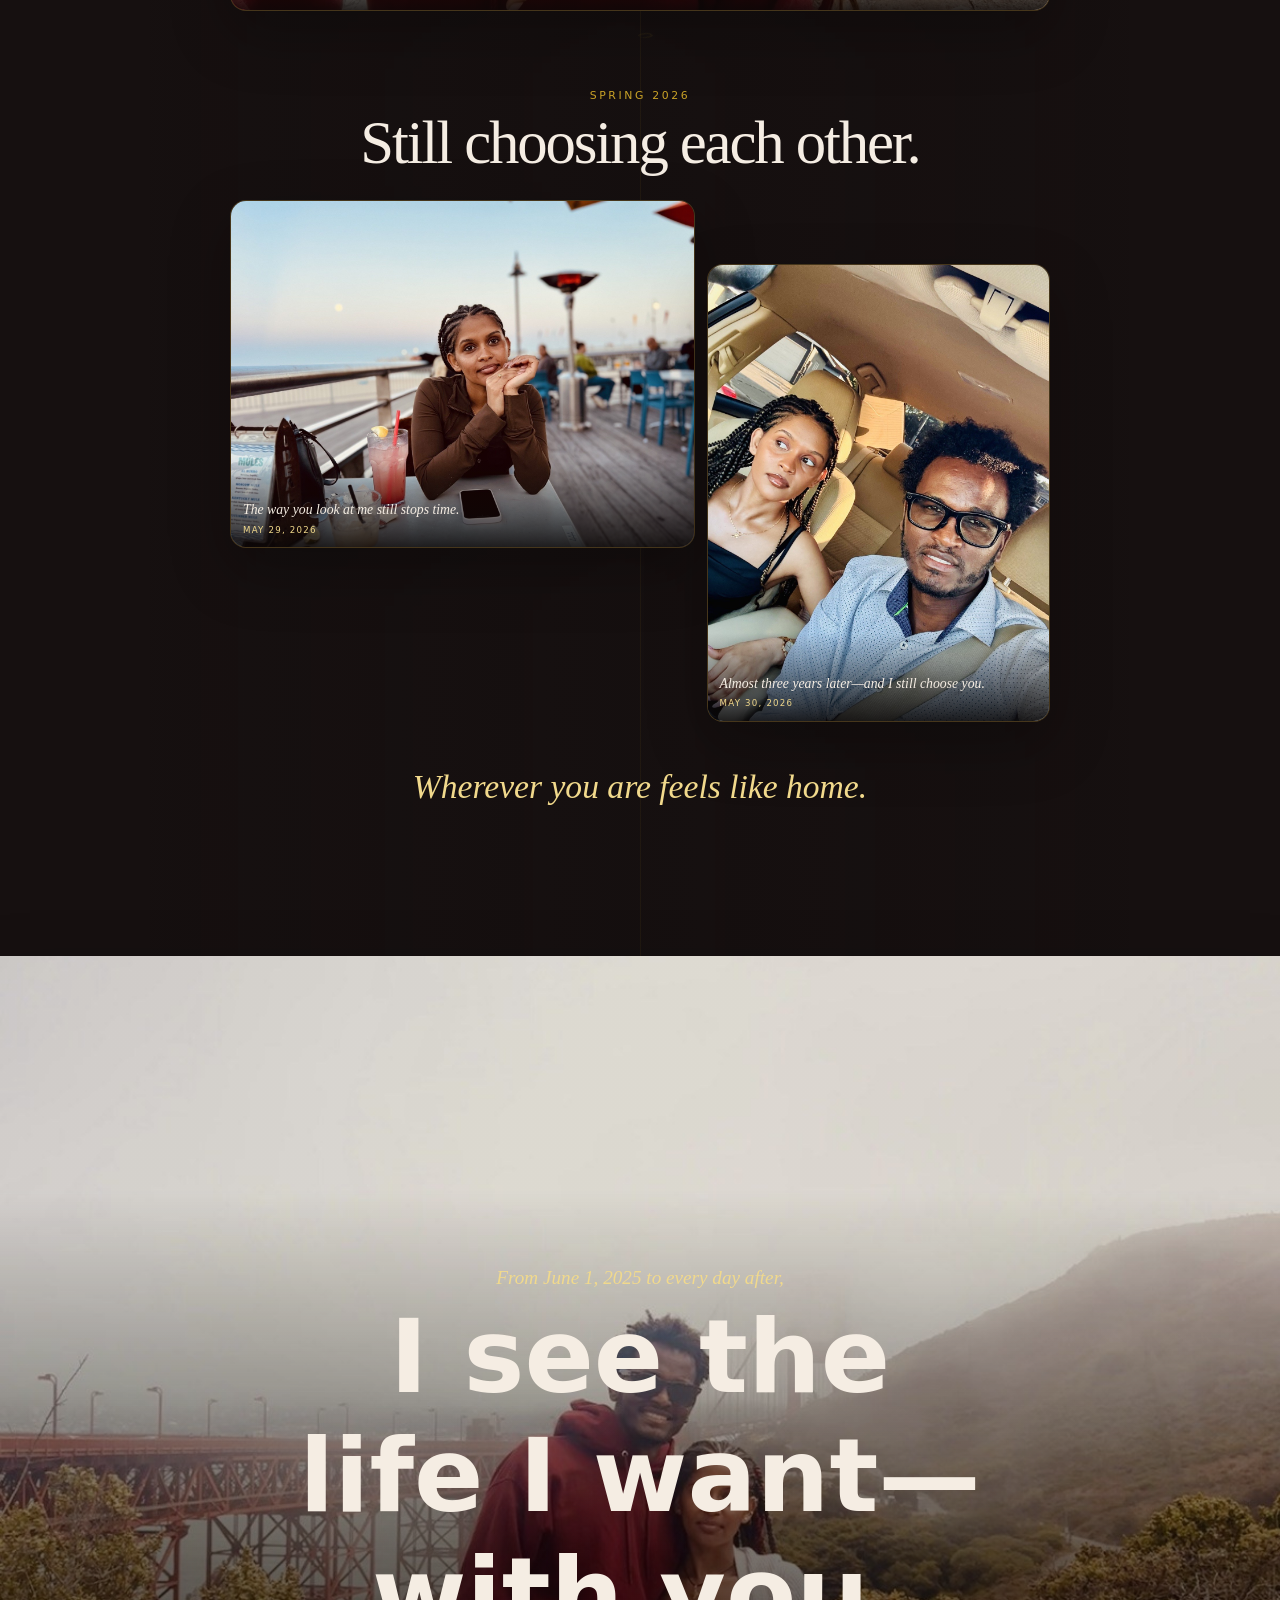
==== commit d4b1f0c6: "Add iMessage memory letter dated photos and yes celebration" ====
--- a/index.html
+++ b/index.html
@@ -34,8 +34,8 @@
       content="https://mihretab01.github.io/Wushimay/og.jpg"
     />
     <title>Mihretab ♥ Weyni — Candlelight & Wine</title>
-    <script type="module" crossorigin src="./assets/index-BwV_PHpN.js"></script>
-    <link rel="stylesheet" crossorigin href="./assets/index-CEvRREK6.css">
+    <script type="module" crossorigin src="./assets/index-DOE1QhDh.js"></script>
+    <link rel="stylesheet" crossorigin href="./assets/index-Du_NX_yC.css">
   </head>
   <body>
     <div id="root"></div>
--- a/assets/index-Du_NX_yC.css
+++ b/assets/index-Du_NX_yC.css
@@ -0,0 +1 @@
+:root{--espresso:#161010;--espresso-soft:#211617;--wine:#7b2d3a;--wine-light:#a04b5b;--gold:#c9a227;--gold-bright:#e7c75b;--gold-pale:#f1d98c;--ivory:#f5ede3;--ivory-muted:#cfc0b3;--ink:#090707;--serif:var(--font-cormorant,"Iowan Old Style"), "Palatino Linotype", Georgia, serif;--sans:var(--font-inter,Inter), ui-sans-serif, system-ui, -apple-system, BlinkMacSystemFont, sans-serif}*{box-sizing:border-box}.sr-only{clip:rect(0, 0, 0, 0);white-space:nowrap;border:0;width:1px;height:1px;padding:0;position:absolute;overflow:hidden}html{background:var(--espresso);color:var(--ivory);scroll-behavior:smooth;scrollbar-color:var(--wine) var(--espresso)}body{background:radial-gradient(circle at 50% 8%, #7b2d3a29, transparent 29rem), radial-gradient(circle at 50% 45%, #c9a2270b, transparent 34rem), var(--espresso);min-width:320px;color:var(--ivory);font-family:var(--sans);text-rendering:optimizelegibility;-webkit-font-smoothing:antialiased;margin:0;font-weight:300;overflow-x:hidden}body.story-locked{overflow:hidden}button,video{font:inherit}button{-webkit-tap-highlight-color:transparent}button:focus-visible,[tabindex="-1"]:focus-visible,video:focus-visible{outline:2px solid var(--gold-bright);outline-offset:5px}.story{isolation:isolate;min-height:100vh;position:relative;overflow:hidden}.story:before{z-index:-3;content:"";opacity:.28;pointer-events:none;background-color:#0000;background-image:linear-gradient(#ffffff03 1px,#0000 1px),linear-gradient(90deg,#ffffff02 1px,#0000 1px);background-position:0 0,0 0;background-repeat:repeat,repeat;background-size:5px 5px;background-attachment:scroll,scroll;background-origin:padding-box,padding-box;background-clip:border-box,border-box;position:fixed;inset:0}.embers{z-index:-1;pointer-events:none;position:fixed;inset:0;overflow:hidden}.embers span{left:var(--x);top:var(--y);width:var(--size);height:var(--size);background:var(--gold-bright);opacity:0;animation:ember-float var(--duration) var(--delay) linear infinite;border-radius:999px;position:absolute;box-shadow:0 0 12px 3px #c9a22752}@keyframes ember-float{0%{opacity:0;transform:translateY(20px)scale(.5)}18%{opacity:.42}70%{opacity:.12}to{opacity:0;transform:translate(18px,-120px)scale(1.2)}}.cover{z-index:100;touch-action:pan-y;overscroll-behavior:contain;background:linear-gradient(#05030373,#161010eb),radial-gradient(circle at 50% 46%,#43242a 0,#1e1415 30%,#0d0909 72%);place-items:center;min-height:100dvh;transition:opacity .9s,visibility .9s;display:grid;position:fixed;inset:0;overflow:hidden auto}.cover:before,.cover:after{content:"";border:1px solid #c9a22724;border-radius:50%;width:56vw;max-width:470px;height:56vw;max-height:470px;position:absolute}.cover:before{top:-36vw;right:-24vw}.cover:after{bottom:-40vw;left:-28vw}.cover--leaving{visibility:hidden;opacity:0}.cover-glow{filter:blur(8px);background:radial-gradient(circle,#e8ae4326,#0000 68%);border-radius:50%;width:min(84vw,560px);height:min(84vw,560px);animation:5s ease-in-out infinite candle-breathe;position:absolute;top:49%;left:50%;transform:translate(-50%,-50%)}@keyframes candle-breathe{50%{opacity:.64;transform:translate(-50%,-50%)scale(1.08)}}.cover-content{z-index:1;width:min(88vw,620px);padding:max(32px, calc(env(safe-area-inset-top,0px) + 14px)) 8px max(28px, calc(env(safe-area-inset-bottom,0px) + 14px));text-align:center;animation:1.6s cubic-bezier(.22,1,.36,1) both cover-arrive;position:relative}@keyframes cover-arrive{0%{opacity:0;transform:translateY(18px)}}.cover-date,.eyebrow,.chapter-date,.handle,.proposal-date{color:var(--gold);font-family:var(--sans);letter-spacing:.24em;text-transform:uppercase;font-size:.68rem;font-weight:500;line-height:1.6}.cover-monogram{width:74px;height:74px;color:var(--ivory-muted);font-family:var(--serif);letter-spacing:.08em;border:1px solid #c9a22785;border-radius:50%;justify-content:center;align-items:center;margin:7vh auto 22px;font-size:1rem;display:inline-flex;box-shadow:0 0 38px #c9a22714,inset 0 0 20px #c9a2270d}.cover-monogram span,.cover h1 span{color:var(--wine-light)}.cover-monogram>span{color:var(--gold-bright);letter-spacing:0;font-family:Kefa,Noto Serif Ethiopic,Abyssinica SIL,serif;font-size:1.45rem;font-weight:400}.cover h1{color:var(--gold-bright);font-family:var(--serif);letter-spacing:-.04em;text-shadow:0 0 34px #c9a2271f;margin:0;font-size:clamp(2.65rem,11vw,5.25rem);font-weight:500;line-height:.98}.vine-flourish{color:var(--gold);justify-content:center;align-items:center;gap:9px;margin:26px auto;display:flex}.vine-flourish i{background:linear-gradient(90deg, transparent, var(--gold));width:52px;height:1px;display:block}.vine-flourish i:last-child{background:linear-gradient(90deg, var(--gold), transparent)}.vine-flourish b{font-size:.5rem;font-weight:400;transform:rotate(45deg)}.cover-copy{color:var(--ivory-muted);font-family:var(--serif);margin:0 auto 30px;font-size:clamp(1.12rem,4.7vw,1.42rem);font-style:italic;line-height:1.6}.gold-button{border:1px solid var(--gold);min-width:210px;min-height:52px;color:var(--ivory);cursor:pointer;font-family:var(--sans);letter-spacing:.16em;text-transform:uppercase;background:#16101073;border-radius:999px;padding:15px 26px;font-size:.73rem;font-weight:500;transition:background .25s,box-shadow .25s,color .25s,transform .25s;position:relative;overflow:hidden}.gold-button:after{border-radius:inherit;content:"";pointer-events:none;border:1px solid #c9a2273d;position:absolute;inset:4px}.gold-button:hover{background:var(--gold);color:var(--ink);transform:translateY(-2px);box-shadow:0 0 28px #c9a22733}.gold-button:active{transform:translateY(0)}.tap-hint{color:#f5ede37a;font-family:var(--sans);letter-spacing:.11em;margin:14px 0 0;font-size:.64rem}.sound-toggle{top:calc(env(safe-area-inset-top,0px) + 10px);right:calc(env(safe-area-inset-right,0px) + 12px);z-index:30;min-height:44px;color:var(--ivory-muted);cursor:pointer;letter-spacing:.08em;-webkit-backdrop-filter:blur(12px);backdrop-filter:blur(12px);background:#0e0909b8;border:1px solid #c9a2274d;border-radius:999px;align-items:center;padding:9px 13px;font-size:.75rem;display:flex;position:fixed}.sound-bars{align-items:end;gap:2px;height:12px;margin-right:7px;display:inline-flex}.sound-bars i{background:var(--gold);width:2px;height:5px;display:block}.sound-bars i:nth-child(2){height:10px}.sound-bars i:nth-child(3){height:7px}.sound-bars.is-playing i{animation:.85s ease-in-out infinite alternate sound-pulse}.sound-bars.is-playing i:nth-child(2){animation-delay:-.28s}.sound-bars.is-playing i:nth-child(3){animation-delay:-.52s}@keyframes sound-pulse{to{height:2px}}.timeline-shell{width:min(100%,980px);margin:0 auto;position:relative}.story-vine{z-index:-1;background:linear-gradient(#0000,#c9a22780 3%,#c9a22738 96%,#0000);width:1px;position:absolute;top:100svh;bottom:4rem;left:24px}.story-vine i{border:1px solid #c9a22773;border-left:0;border-radius:0 100%;width:13px;height:7px;position:absolute;left:-1px;transform:rotate(-25deg)}.story-vine i:nth-child(odd){border-left:1px solid #c9a22773;border-right:0;border-radius:100% 0;left:-11px;transform:rotate(25deg)}.story-vine i:first-child{top:4%}.story-vine i:nth-child(2){top:11%}.story-vine i:nth-child(3){top:18%}.story-vine i:nth-child(4){top:25%}.story-vine i:nth-child(5){top:32%}.story-vine i:nth-child(6){top:39%}.story-vine i:nth-child(7){top:46%}.story-vine i:nth-child(8){top:53%}.story-vine i:nth-child(9){top:60%}.story-vine i:nth-child(10){top:67%}.story-vine i:nth-child(11){top:74%}.story-vine i:nth-child(12){top:81%}.story-vine i:nth-child(13){top:88%}.story-vine i:nth-child(14){top:95%}.opening-quote,.story-section{width:calc(100% - 46px);margin-left:46px;padding-right:20px;position:relative}.opening-quote{text-align:center;flex-direction:column;justify-content:center;align-items:center;min-height:100svh;padding-top:90px;padding-bottom:90px;display:flex}.opening-quote:before{z-index:-1;content:"";filter:blur(18px);background:radial-gradient(circle,#7b2d3a30,#0000 67%);border-radius:50%;position:absolute;inset:18% 0}.opening-quote blockquote,.callback-section blockquote{max-width:740px;color:var(--ivory);font-family:var(--serif);letter-spacing:-.025em;margin:20px auto 16px;font-size:clamp(2.2rem,8vw,4.5rem);font-style:italic;font-weight:500;line-height:1.08}.opening-quote>p:not(.eyebrow){max-width:510px;color:var(--ivory-muted);font-family:var(--serif);font-size:1.15rem;font-style:italic;line-height:1.6}.scroll-cue{bottom:max(28px, env(safe-area-inset-bottom));color:#f5ede361;letter-spacing:.18em;text-transform:uppercase;font-size:.58rem;position:absolute}.scroll-cue:after{background:linear-gradient(var(--gold), transparent);content:"";width:1px;height:32px;margin:12px auto 0;display:block}.story-section{padding-top:clamp(88px,14vw,150px);padding-bottom:clamp(88px,14vw,150px)}.timeline-marker{border:1px solid var(--gold);background:var(--espresso);width:11px;height:11px;box-shadow:0 0 0 5px var(--espresso), 0 0 18px #c9a22738;position:absolute;top:calc(clamp(88px,14vw,150px) + 4px);left:-27px;transform:rotate(45deg)}.reveal-ready [data-reveal]{opacity:0;transition:opacity 1s,transform 1s cubic-bezier(.22,1,.36,1);transform:translateY(30px)}.reveal-ready [data-reveal].is-visible,.reveal-ready [data-reveal]:focus-within{opacity:1;transform:translateY(0)}.chapter-heading{text-align:center;border-top:1px solid #c9a22757;border-bottom:1px solid #c9a22729;margin-bottom:34px;padding:26px 18px 24px;position:relative}.chapter-heading:before,.chapter-heading:after{border:1px solid var(--gold);background:var(--espresso);content:"";width:7px;height:7px;position:absolute;top:-4px;transform:rotate(45deg)}.chapter-heading:before{left:-1px}.chapter-heading:after{right:-1px}.chapter-heading--tilet{background:linear-gradient(90deg,#0000,#c9a2271f,#0000) 0 0/100% 1px no-repeat,repeating-linear-gradient(135deg,#0000 0 5px,#c9a227cc 5px 6px,#0000 6px 11px) 0 8px/100% 10px no-repeat;border:0;padding-top:36px}.chapter-heading h2,.story-section>h2,.again-copy h2,.video-heading h2{color:var(--ivory);font-family:var(--serif);letter-spacing:-.045em;margin:5px 0 8px;font-size:clamp(2.8rem,11vw,5.2rem);font-weight:500;line-height:.96}.chapter-heading h2{color:var(--wine-light)}.chapter-heading .eyebrow,.chapter-heading .chapter-date{margin:0}.chapter-date{color:var(--gold-pale);font-size:.61rem}.chapter-intro,.centered-copy,.again-copy p,.pause-chapter>p:last-child{max-width:620px;color:var(--ivory-muted);font-family:var(--serif);text-align:center;margin:0 auto 38px;font-size:clamp(1.24rem,4.7vw,1.64rem);line-height:1.6}.handle{text-align:center;margin:-22px auto 28px}.memory-image{background:#211718;border:1px solid #c9a22738;margin:0;position:relative;overflow:hidden;box-shadow:0 22px 60px #00000047}.memory-image img{object-fit:cover;width:100%;height:auto;display:block}.screenshot-stage{width:min(100%,390px);margin:34px auto 38px}.screenshot-stage--imessage{margin-top:48px;margin-bottom:48px}.story-screenshot{background:#080b0f;border-color:#c9a22761;border-radius:30px;width:100%;box-shadow:0 30px 80px #0000006b,0 0 0 5px #050506b3}.story-screenshot img{object-fit:contain;height:auto}.memory-caption{max-width:520px;color:var(--gold-pale);font-family:var(--serif);text-align:center;margin:0 auto 34px;font-size:1.12rem;font-style:italic;line-height:1.5}.memory-image figcaption{color:var(--ivory);font-family:var(--serif);background:linear-gradient(#0000,#0a0707e0);padding:40px 16px 14px;font-size:.96rem;font-style:italic;line-height:1.35;position:absolute;bottom:0;left:0;right:0}.memory-image figcaption span,.memory-image figcaption small{display:block}.memory-image figcaption small{color:var(--gold-pale);font-family:var(--sans);letter-spacing:.14em;text-transform:uppercase;margin-top:5px;font-size:.54rem;font-style:normal;font-weight:500}.media-placeholder{text-align:center;background:linear-gradient(145deg,#7b2d3a2b,#0000 50%),radial-gradient(circle,#c9a2270f,#0000 65%),#1d1415;border:1px dashed #c9a22757;flex-direction:column;justify-content:center;align-items:center;min-height:300px;padding:22px;display:flex}.placeholder-ornament{color:var(--wine-light);font-family:var(--serif);margin-bottom:18px;font-size:1.3rem}.placeholder-label{color:var(--ivory);font-family:var(--serif);font-size:1.2rem;font-style:italic;line-height:1.25}.placeholder-file{color:var(--gold);letter-spacing:.14em;text-transform:uppercase;margin-top:9px;font-size:.58rem;font-weight:500}.placeholder-caption,.placeholder-date{max-width:240px;color:var(--ivory-muted);font-family:var(--serif);margin-top:18px;font-size:.9rem;font-style:italic}.placeholder-date{color:var(--gold-pale);font-family:var(--sans);letter-spacing:.12em;text-transform:uppercase;margin-top:8px;font-size:.58rem;font-style:normal}.phone-chat{background:linear-gradient(#0d0b0b,#171313);border:1px solid #f5ede330;border-radius:38px;width:min(100%,390px);margin:46px auto;padding:11px 11px 20px;box-shadow:0 28px 80px #00000061,inset 0 0 0 4px #050404}.phone-top{color:#f5ede37a;border-bottom:1px solid #ffffff12;justify-content:space-between;align-items:center;min-height:52px;margin-bottom:18px;padding:0 13px;font-size:.61rem;display:flex}.phone-top b{color:var(--ivory);font-family:var(--serif);font-size:1.05rem;font-weight:500}.bubble{border-radius:18px;width:fit-content;max-width:84%;margin:10px 4px;padding:11px 14px;font-size:.82rem;line-height:1.35}.bubble--her{color:var(--ivory);background:#2d2929;border-bottom-left-radius:4px}.bubble--him{background:var(--wine);color:var(--ivory);border-bottom-right-radius:4px;margin-left:auto}.chat-note{color:var(--gold-pale);font-family:var(--serif);text-align:center;margin:30px 12px 8px;font-size:.95rem;font-style:italic}.birthday-beat,.changes-beat{text-align:center}.birthday-beat>.eyebrow,.changes-beat>.eyebrow,.pause-chapter>.eyebrow,.video-heading .eyebrow{margin:0 0 14px}.mini-chat{width:min(100%,480px);color:var(--ivory-muted);font-family:var(--serif);margin:32px auto 0;font-size:1.2rem;font-style:italic}.mini-chat p{border:1px solid #c9a22733;border-radius:20px;width:fit-content;margin:10px 0;padding:10px 17px}.mini-chat__her{color:var(--gold-pale);margin-left:auto!important}.silence-beat{text-align:center;flex-direction:column;justify-content:center;align-items:center;min-height:72svh;display:flex}.silence-beat>p{color:#f5ede37a;font-family:var(--serif);font-size:1.1rem;font-style:italic}.silence-beat h2{color:var(--wine-light);text-transform:uppercase;font-size:clamp(3.5rem,15vw,7.5rem)}.silence-line{background:linear-gradient(#0000,#c9a22785,#0000);width:1px;height:76px;margin:28px auto}.phone-chat--return{margin-top:42px}.return-copy em{color:var(--gold-pale)}.gold-closing{color:var(--gold-pale);font-family:var(--serif);text-align:center;margin:46px auto 0;font-size:clamp(1.5rem,5vw,2.1rem);font-style:italic}.firsts-list{border-top:1px solid #c9a22747;width:min(100%,680px);margin:46px auto 0}.first-moment{text-align:left;border-bottom:1px solid #c9a2272e;grid-template-columns:46px minmax(0,1fr);grid-template-areas:"number title""number copy";column-gap:12px;min-height:112px;padding:22px 4px;display:grid}.first-moment>span{color:var(--gold);font-family:var(--sans);letter-spacing:.16em;grid-area:number;padding-top:4px;font-size:.62rem}.first-moment h3{color:var(--ivory);font-family:var(--serif);grid-area:title;margin:0;font-size:1.7rem;font-weight:500;line-height:1.05}.first-moment p{color:var(--ivory-muted);font-family:var(--serif);grid-area:copy;margin:7px 0 0;font-size:1rem;line-height:1.45}.handwritten{max-width:620px;color:var(--gold-pale);font-family:var(--serif);text-align:center;margin:65px auto 0;font-size:clamp(1.7rem,6vw,2.7rem);font-style:italic;transform:rotate(-1deg)}.pause-chapter{text-align:center;flex-direction:column;justify-content:center;align-items:center;min-height:80svh;display:flex}.pause-mark{color:var(--gold);font-family:var(--serif);letter-spacing:.35em;margin:12px 0 30px;font-size:2rem}.pause-chapter h2{max-width:720px;font-size:clamp(3rem,10vw,5.8rem)}.again-chapter{grid-template-columns:.65fr 1.35fr;align-items:center;gap:30px;display:grid}.date-medallion{border:1px solid var(--gold);width:150px;height:150px;color:var(--gold-pale);text-transform:uppercase;border-radius:50%;flex-direction:column;justify-content:center;align-items:center;margin:auto;display:flex;box-shadow:0 0 45px #c9a22717,inset 0 0 35px #c9a2270f}.date-medallion span{letter-spacing:.2em;font-size:.58rem}.date-medallion strong{font-family:var(--serif);font-size:3.2rem;font-weight:500;line-height:.92}.again-copy{text-align:left}.again-copy .eyebrow,.again-copy h2,.again-copy p{text-align:left;margin-left:0;margin-right:0}.reunion-photo{aspect-ratio:4/5;border-radius:50% 50% 3px 3px;grid-column:1/-1;margin-top:22px}.reunion-photo img,.era-photo img,.cinematic-photo img{height:100%}.reunion-photo img{object-position:58% center}.memory-era{width:min(100%,820px);margin:76px auto 0}.era-heading{text-align:center;margin-bottom:26px}.era-heading .eyebrow{margin:0 0 9px}.era-heading h3{color:var(--ivory);font-family:var(--serif);letter-spacing:-.035em;margin:0;font-size:clamp(2rem,8vw,3.8rem);font-weight:500;line-height:1}.sf-gallery,.latest-gallery{gap:12px;display:grid}.sf-gallery{grid-template-columns:repeat(2,minmax(0,1fr))}.era-photo{border-radius:16px}.era-photo--us,.era-photo--wide{aspect-ratio:4/3;grid-column:1/-1}.era-photo--portrait{aspect-ratio:3/4}.era-photo--panorama,.era-photo--date{aspect-ratio:4/3}.era-photo--latest{aspect-ratio:3/4}.era-photo--bw{filter:grayscale()contrast(1.04)}.era-photo figcaption{padding:42px 12px 11px;font-size:.86rem}.latest-gallery{grid-template-columns:1fr}.memory-era--latest{margin-bottom:12px}.cinematic-moment{width:100vw;min-height:100svh;margin-left:calc(50% - 50vw);padding:0;position:relative}.cinematic-photo{border:0;width:100%;height:100svh;min-height:100svh}.cinematic-photo img{object-position:center center;height:100%}.cinematic-overlay{text-align:center;background:linear-gradient(#0a070705 26%,#0a0707e0 92%);flex-direction:column;justify-content:end;align-items:center;padding:18vh 32px 13vh;display:flex;position:absolute;inset:0}.cinematic-overlay p{color:var(--gold-pale);font-family:var(--serif);margin:0;font-size:1.2rem;font-style:italic}.cinematic-overlay h2{max-width:720px;margin-top:8px;font-size:clamp(3rem,10vw,6.4rem)}.letter-section{min-height:100svh}.love-letter{width:min(100%,680px);color:var(--ivory-muted);font-family:var(--serif);text-align:left;background:linear-gradient(145deg,#7b2d3a1f,#0000 46%),#0f0a0ab8;border:1px solid #c9a22747;border-radius:2px;padding:clamp(30px,8vw,64px) clamp(22px,7vw,54px);font-size:clamp(1.06rem,4.4vw,1.32rem);line-height:1.75;position:relative;box-shadow:0 34px 90px #00000057,inset 0 0 70px #c9a22706}.love-letter:before,.love-letter:after{content:"";pointer-events:none;border-color:#c9a22775;width:52px;height:52px;position:absolute}.love-letter:before{border-top:1px solid;border-left:1px solid;top:10px;left:10px}.love-letter:after{border-bottom:1px solid;border-right:1px solid;bottom:10px;right:10px}.love-letter .eyebrow{text-align:center;margin-bottom:34px}.love-letter>p:not(.eyebrow){margin:0 0 1.35em}.love-letter .letter-salutation{color:var(--gold-pale);font-size:clamp(1.8rem,7vw,2.5rem);font-style:italic}.love-letter .letter-signature{color:var(--gold-pale);font-size:1.4em;font-style:italic;margin-top:2em!important;margin-bottom:0!important}.interlude{text-align:center;flex-direction:column;justify-content:center;align-items:center;min-height:100svh;display:flex}.single-ember{background:var(--gold-bright);border-radius:50%;width:5px;height:5px;margin-bottom:44px;animation:3s ease-in-out infinite candle-breathe;box-shadow:0 0 22px 8px #c9a2272e}.interlude p{color:var(--ivory-muted);font-family:var(--serif);font-size:clamp(2.1rem,8vw,4.3rem);font-style:italic}.callback-section{text-align:center;flex-direction:column;justify-content:center;align-items:center;min-height:100svh;display:flex}.callback-section blockquote{color:var(--gold-pale)}.callback-section>p:not(.eyebrow,.tap-hint){color:var(--ivory-muted);font-family:var(--serif);margin:5px auto;font-size:clamp(1.2rem,4.5vw,1.55rem)}.callback-section .callback-final{font-style:italic;color:var(--ivory)!important;margin-top:4px!important}.gold-button--video{margin-top:36px}.video-section{text-align:center;min-height:100svh}.video-heading{margin-bottom:30px}.video-frame{aspect-ratio:9/16;background:#080606;border:1px solid #c9a22773;border-radius:26px;width:min(100%,430px);margin:0 auto;position:relative;overflow:hidden;box-shadow:0 32px 90px #0000007a,0 0 70px #7b2d3a1f}.video-frame:before{z-index:2;content:"";pointer-events:none;border:1px solid #c9a22721;border-radius:20px;position:absolute;inset:7px}.video-frame video{object-fit:contain;background:#080606;width:100%;height:100%;display:block}.video-fallback{background:radial-gradient(circle,#7b2d3a38,#0000 65%);flex-direction:column;justify-content:center;align-items:center;height:100%;padding:32px;display:flex}.video-fallback>span{color:var(--wine-light);font-size:1.5rem}.video-fallback h3{font-family:var(--serif);margin:18px 0 8px;font-size:2rem;font-weight:500}.video-fallback p{color:var(--ivory-muted);font-size:.82rem;line-height:1.6}.text-button,.continue-fallback{min-height:44px;color:var(--gold-pale);cursor:pointer;letter-spacing:.08em;background:0 0;border:0;border-bottom:1px solid #c9a22780;font-size:.7rem}.continue-fallback{color:#f5ede375;margin:22px auto 0}.story-footer{color:#f5ede361;text-align:center;flex-direction:column;justify-content:center;align-items:center;min-height:230px;display:flex}.story-footer span{color:var(--gold);font-family:var(--serif);font-size:1.4rem}.story-footer p{letter-spacing:.2em;text-transform:uppercase;font-size:.58rem}.proposal-reveal{z-index:200;min-height:100dvh;padding:max(32px, calc(env(safe-area-inset-top,0px) + 14px)) 24px max(28px, calc(env(safe-area-inset-bottom,0px) + 14px));text-align:center;overscroll-behavior:contain;background:radial-gradient(circle at 50% 48%,#7b2d3a61,#0000 42%),radial-gradient(circle at 50% 52%,#c9a22714,#0000 62%),#0d0909;flex-direction:column;justify-content:center;align-items:center;animation:1.3s both proposal-arrive;display:flex;position:fixed;inset:0;overflow:hidden auto}.proposal-reveal:before,.proposal-reveal:after{aspect-ratio:1;content:"";border:1px solid #c9a22726;border-radius:50%;width:min(90vw,720px);animation:2.6s ease-out .5s both proposal-ring;position:absolute;top:50%;left:50%;transform:translate(-50%,-50%)}.proposal-reveal:after{width:min(68vw,520px);animation-delay:.8s}@keyframes proposal-arrive{0%{opacity:0}}@keyframes proposal-ring{0%{opacity:0;transform:translate(-50%,-50%)scale(.82)}to{opacity:1;transform:translate(-50%,-50%)scale(1)}}.proposal-rings{z-index:1;width:94px;height:58px;margin-bottom:28px;position:relative}.proposal-rings i{border:2px solid var(--gold);border-radius:50%;width:44px;height:44px;position:absolute;top:7px;left:24px;box-shadow:0 0 22px #c9a22729}.proposal-rings i:last-child{left:43px}.proposal-date,.proposal-reveal h2,.look-up,.proposal-answer-slot,.celebration-content,.proposal-actions{z-index:2;position:relative}.proposal-reveal h2{max-width:900px;color:var(--gold-bright);font-family:var(--serif);letter-spacing:-.055em;text-shadow:0 0 45px #c9a22724;margin:12px 0 24px;font-size:clamp(3.5rem,13vw,8.5rem);font-weight:500;line-height:.88}.proposal-reveal h2 span{color:var(--ivory);margin-bottom:.14em;font-size:.62em;font-style:italic;display:block}.proposal-reveal h2 .proposal-geez{color:var(--gold-bright);letter-spacing:.05em;margin-bottom:.26em;font-family:Kefa,Noto Serif Ethiopic,Abyssinica SIL,serif;font-size:.36em;font-style:normal}.look-up{color:var(--ivory);font-family:var(--serif);margin:0;font-size:clamp(1.55rem,6vw,2.6rem);font-style:italic;animation:2.2s ease-in-out 1.8s infinite look-up-pulse}@keyframes look-up-pulse{50%{color:var(--gold-pale);transform:translateY(-3px)}}.proposal-answer-slot{place-items:end center;width:100%;min-height:clamp(80px,11dvh,104px);display:grid}.proposal-answer{place-items:center;width:100%;display:grid}.proposal-yes{border:1px solid var(--gold-bright);background:var(--gold-bright);width:min(280px,100% - 24px);min-height:56px;color:var(--ink);cursor:pointer;font-family:var(--sans);letter-spacing:.12em;text-transform:uppercase;touch-action:manipulation;border-radius:999px;padding:14px 26px;font-size:.92rem;font-weight:600;animation:.55s both yes-arrive;box-shadow:0 0 34px #c9a2272e}.proposal-answer small{color:#f5ede380;font-family:var(--sans);letter-spacing:.12em;text-transform:uppercase;margin-top:9px;font-size:.56rem}@keyframes yes-arrive{0%{opacity:0;transform:translateY(12px)scale(.97)}to{opacity:1;transform:none}}.proposal-actions{opacity:0;visibility:hidden;gap:18px;margin-top:clamp(18px,4vh,38px);animation:1s 7s forwards actions-arrive;display:flex}@keyframes actions-arrive{0%{opacity:0;visibility:visible}to{opacity:.55;visibility:visible}}.proposal-actions button{min-height:44px;color:var(--ivory-muted);cursor:pointer;letter-spacing:.07em;background:0 0;border:0;border-bottom:1px solid #c9a2275c;font-size:.62rem}.celebration-confetti{z-index:1;pointer-events:none;position:absolute;inset:0;overflow:hidden}.celebration-confetti i{top:-18px;left:var(--left);width:var(--width);height:calc(var(--width) * 1.55);background:var(--confetti-color);opacity:0;animation:confetti-fall var(--duration) var(--delay) cubic-bezier(.22, .68, .32, 1) both;border-radius:2px;position:absolute}@keyframes confetti-fall{0%{opacity:1;transform:translateY(-4vh)rotate(0)}to{opacity:.82;transform:translate3d(var(--drift), 112dvh, 0) rotate(var(--spin))}}.celebration-content{flex-direction:column;align-items:center;width:100%;display:flex}.proposal-reveal .celebration-heading{max-width:780px;margin-bottom:18px;font-size:clamp(4rem,16vw,8.5rem);line-height:.92}.proposal-reveal h2 .celebration-date{color:var(--gold-pale);font-family:var(--sans);letter-spacing:.22em;text-transform:uppercase;margin-top:.55em;margin-bottom:0;font-size:.13em;font-style:normal;font-weight:500}.celebration-copy{color:var(--ivory);font-family:var(--serif);margin:0;font-size:clamp(1.5rem,6vw,2.3rem);font-style:italic}.proposal-actions--celebration{opacity:.62;visibility:visible;animation:none}.test-dock{right:12px;bottom:calc(env(safe-area-inset-bottom,0px) + 12px);z-index:300;width:min(310px,100vw - 24px);color:var(--ivory-muted);-webkit-backdrop-filter:blur(14px);backdrop-filter:blur(14px);background:#080606f0;border:1px solid #c9a22761;border-radius:14px;gap:7px;padding:12px;font-size:.68rem;display:grid;position:fixed;box-shadow:0 18px 60px #00000080}.test-dock strong{color:var(--gold-pale)}.test-dock div{gap:7px;display:flex}.test-dock button{min-height:44px;color:var(--ivory);cursor:pointer;background:0 0;border:1px solid #c9a2273d;border-radius:7px;padding:6px 10px}.test-dock small{max-height:72px;line-height:1.45;overflow:auto}@media (width>=760px){.story-vine{left:50%}.opening-quote,.story-section{width:100%;margin-left:0;padding-left:42px;padding-right:42px}.timeline-marker{left:calc(50% - 5px)}.chapter,.birthday-beat,.silence-beat,.changes-beat,.pause-chapter,.again-chapter,.letter-section,.interlude,.callback-section,.video-section{background:linear-gradient(90deg,#161010fa,#161010c7 48%,#161010fa)}.chapter-heading,.chapter-intro,.screenshot-stage,.phone-chat,.mini-chat,.centered-copy,.firsts-list,.handwritten,.date-medallion,.again-copy,.reunion-photo,.love-letter,.memory-era,.gold-closing,.video-heading,.video-frame,.continue-fallback{z-index:2;position:relative}.latest-gallery{grid-template-columns:1.15fr .85fr;align-items:start}.era-photo--latest{margin-top:64px}}@media (width<=560px){.opening-quote,.story-section{width:100%;margin-left:0;padding-left:32px;padding-right:18px}.story-vine{left:12px}.timeline-marker{left:7px}.video-section{width:100%;margin-left:0;padding-left:12px;padding-right:12px}.video-section .timeline-marker{display:none}.video-frame{width:100%;max-width:406px}.cover-monogram{margin-top:5vh}.again-chapter{grid-template-columns:1fr}.again-copy,.again-copy .eyebrow,.again-copy h2,.again-copy p{text-align:center}.proposal-actions{flex-direction:column;gap:0}}@media (height<=680px){.cover{place-items:start center}.cover-content{padding-top:18px;padding-bottom:20px}.cover-monogram{width:60px;height:60px;margin-top:18px;margin-bottom:14px}.vine-flourish{margin-top:17px;margin-bottom:17px}.cover-copy{margin-bottom:18px}.proposal-reveal{justify-content:flex-start}.proposal-rings{margin-top:10px;margin-bottom:12px}.proposal-actions{margin-top:28px}}@media (prefers-reduced-motion:reduce){html{scroll-behavior:auto}*,:before,:after{scroll-behavior:auto!important;transition-duration:.01ms!important;animation-duration:.01ms!important;animation-iteration-count:1!important}.embers,.single-ember{display:none}.reveal-ready [data-reveal]{opacity:1;transform:none}.proposal-actions{opacity:.55;visibility:visible}.proposal-yes{animation:none}.celebration-confetti{display:none}}
